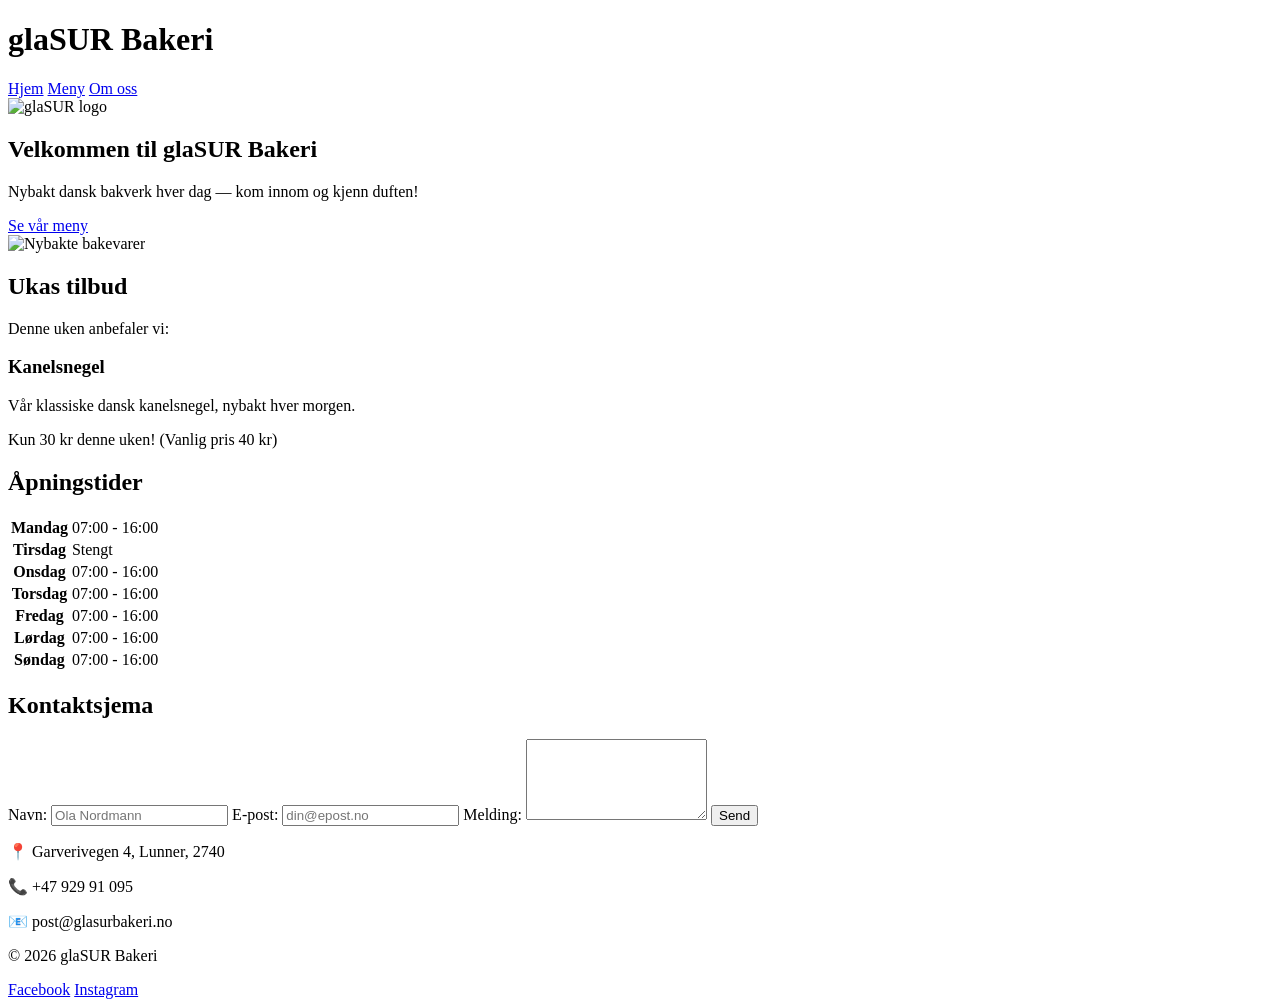
==== index.html @ 929fb949 "Gjør navigasjonsrekkefølgen konsekvent på tvers av sidene index.html og Meny.html hadde ulik rekkefø" ====
<!DOCTYPE html>
<html lang="no">
<head>
  <meta charset="UTF-8">
  <meta name="viewport" content="width=device-width, initial-scale=1.0">
  <meta name="description" content="glaSUR Bakeri i Lunner tilbyr nybakt dansk bakverk hver dag. Se vår meny, ukas tilbud og åpningstider.">
  <title>glaSUR</title>
  <link rel="stylesheet" href="CSS/style.css">
</head>
<body>
  <header>
  <h1>glaSUR Bakeri</h1>
  <nav>
    <a href="index.html">Hjem</a>
    <a href="Meny.html">Meny</a>
    <a href="OmOss.html">Om oss</a>
  </nav>
  </header>
  <main>
  <section class="hero">
  <img src="Bilder/glasur-logo.png" alt="glaSUR logo">
  <h2>Velkommen til glaSUR Bakeri</h2>
  <p>Nybakt dansk bakverk hver dag — kom innom og kjenn duften!</p>
  <a href="Meny.html" class="knapp">Se vår meny</a>
</section>

<section class="forsidebilde">
  <img src="Bilder/glasur-bakevarer.jpg" alt="Nybakte bakevarer">
</section>

<section>
  <h2>Ukas tilbud</h2>
  <p>Denne uken anbefaler vi:</p>

  <div class="tilbud-kort">
    <h3>Kanelsnegel</h3>
    <p>Vår klassiske dansk kanelsnegel, nybakt hver morgen.</p>
    <p class="pris">Kun 30 kr denne uken! (Vanlig pris 40 kr)</p>
  </div>
</section>
  <section>
  <h2>Åpningstider</h2>
  <table class="apningstider">
    <tr><th scope="row">Mandag</th><td>07:00 - 16:00</td></tr>
    <tr><th scope="row">Tirsdag</th><td>Stengt</td></tr>
    <tr><th scope="row">Onsdag</th><td>07:00 - 16:00</td></tr>
    <tr><th scope="row">Torsdag</th><td>07:00 - 16:00</td></tr>
    <tr><th scope="row">Fredag</th><td>07:00 - 16:00</td></tr>
    <tr><th scope="row">Lørdag</th><td>07:00 - 16:00</td></tr>
    <tr><th scope="row">Søndag</th><td>07:00 - 16:00</td></tr>
  </table>
</section>
    <section>
      <h2>Kontaktsjema</h2>
  <form action="https://formsubmit.co/oskar.aaserud@gmail.com" method="POST">
    <input type="hidden" name="_subject" value="Ny melding fra glaSUR-nettsiden">
    <input type="hidden" name="_captcha" value="false">
    <input type="hidden" name="_next" value="https://oskaraaserud-dev.github.io/glasur/takk.html">

    <label for="navn">Navn:</label>
    <input type="text" id="navn" name="Navn" placeholder="Ola Nordmann" required>

    <label for="epost">E-post:</label>
    <input type="email" id="epost" name="E-post" placeholder="din@epost.no" required>

    <label for="melding">Melding:</label>
    <textarea id="melding" name="Melding" rows="5" required></textarea>

    <button type="submit">Send</button>
  </form>
    </section>
 </main>
 <footer>
  <p>📍 Garverivegen 4, Lunner, 2740</p>
  <p>📞 +47 929 91 095</p>
  <p>📧 post@glasurbakeri.no</p>
  <p>© 2026 glaSUR Bakeri</p>
  <a href="https://facebook.com/glasur" target="_blank">Facebook</a>
<a href="https://instagram.com/glasur" target="_blank">Instagram</a>
</footer>
</body>
</html>
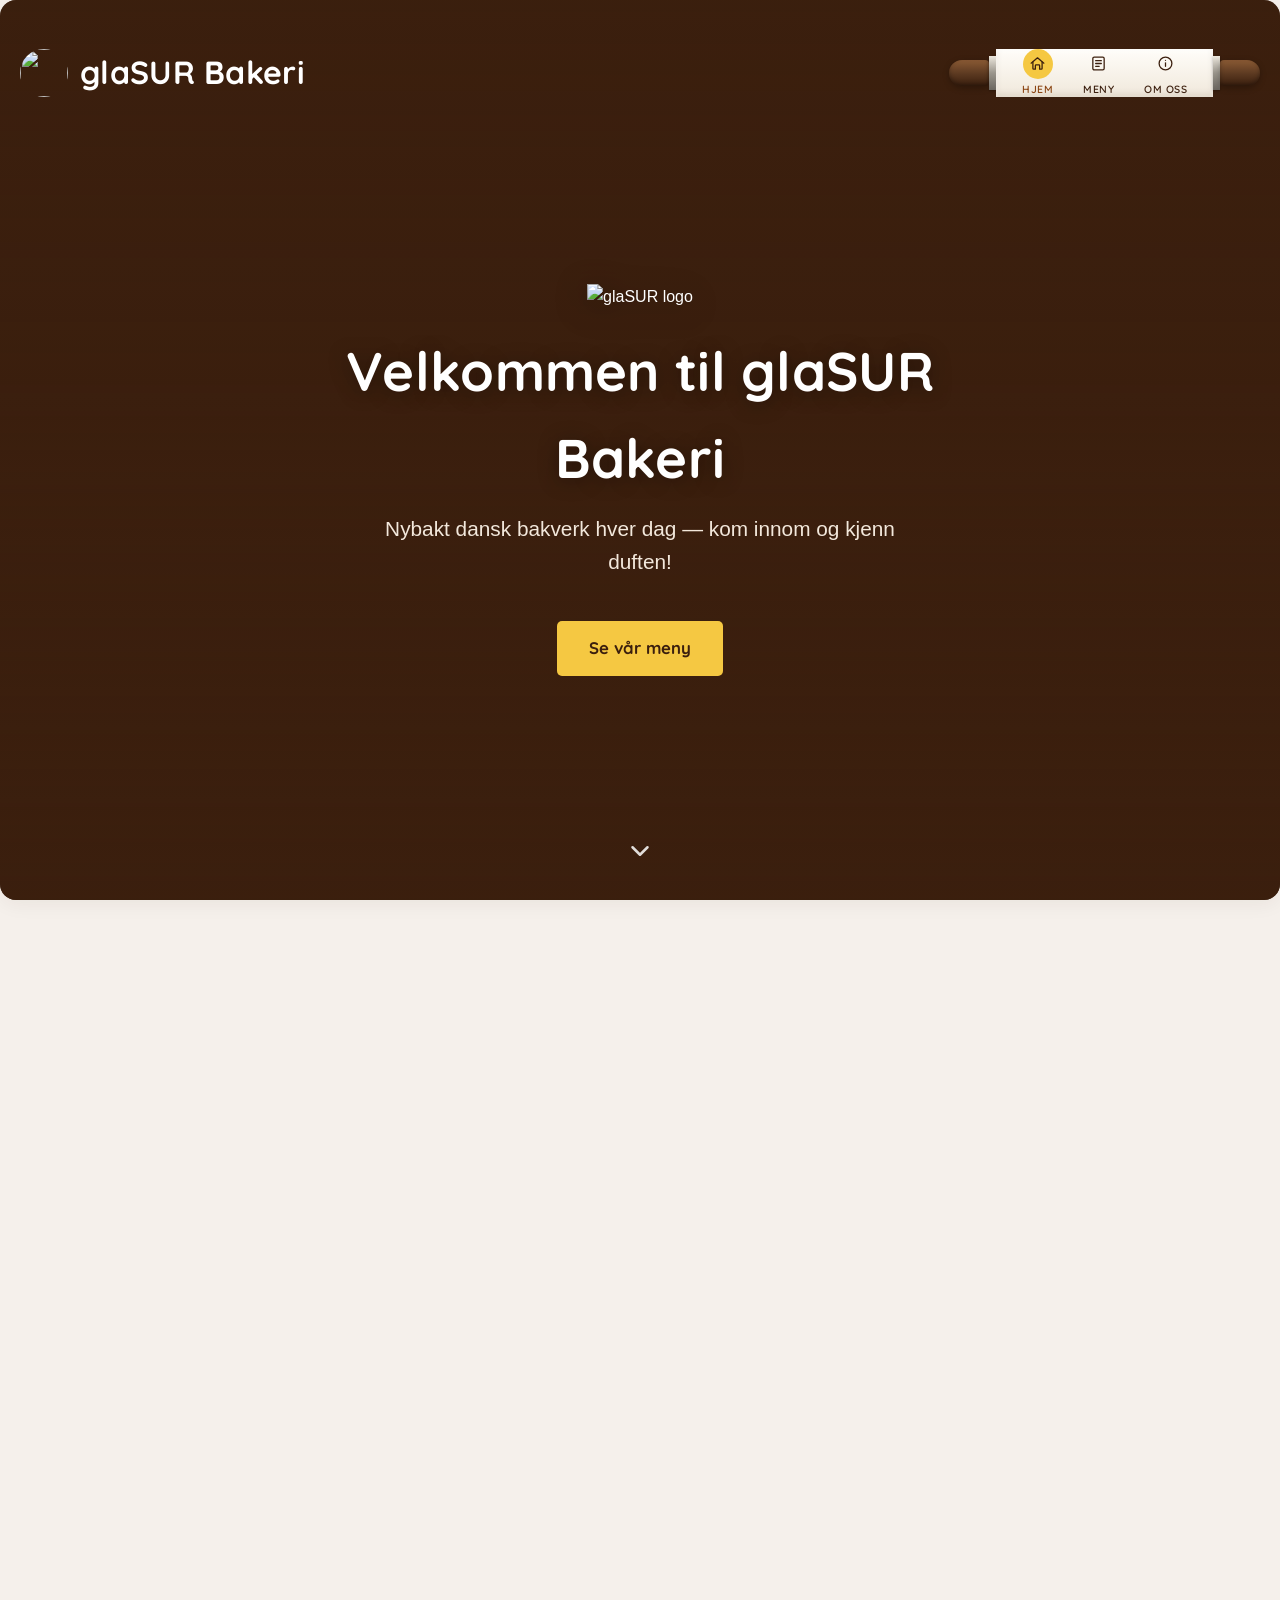
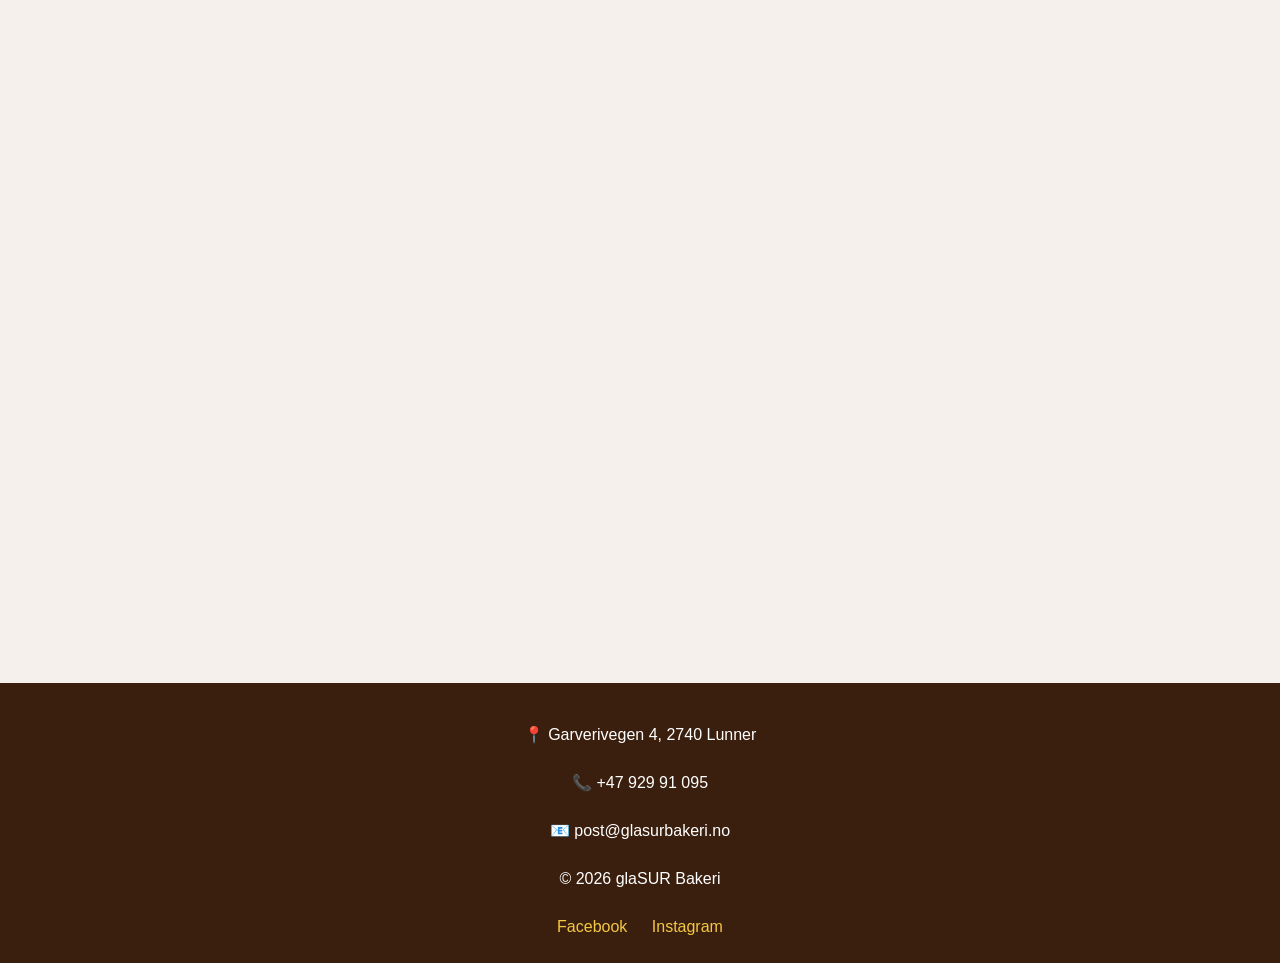
==== commit 91cfdd1b: "Rett opp funn fra frontend-, design- og SEO-gjennomgang Slett ubrukt rot-style.css, riktig kaffepris" ====
--- a/index.html
+++ b/index.html
@@ -1,82 +1,159 @@
-<!DOCTYPE html>
-<html lang="no">
-<head>
-  <meta charset="UTF-8">
-  <meta name="viewport" content="width=device-width, initial-scale=1.0">
-  <meta name="description" content="glaSUR Bakeri i Lunner tilbyr nybakt dansk bakverk hver dag. Se vår meny, ukas tilbud og åpningstider.">
-  <title>glaSUR</title>
-  <link rel="stylesheet" href="CSS/style.css">
-</head>
-<body>
-  <header>
-  <h1>glaSUR Bakeri</h1>
-  <nav>
-    <a href="index.html">Hjem</a>
-    <a href="Meny.html">Meny</a>
-    <a href="OmOss.html">Om oss</a>
-  </nav>
-  </header>
-  <main>
-  <section class="hero">
-  <img src="Bilder/glasur-logo.png" alt="glaSUR logo">
-  <h2>Velkommen til glaSUR Bakeri</h2>
-  <p>Nybakt dansk bakverk hver dag — kom innom og kjenn duften!</p>
-  <a href="Meny.html" class="knapp">Se vår meny</a>
-</section>
-
-<section class="forsidebilde">
-  <img src="Bilder/glasur-bakevarer.jpg" alt="Nybakte bakevarer">
-</section>
-
-<section>
-  <h2>Ukas tilbud</h2>
-  <p>Denne uken anbefaler vi:</p>
-
-  <div class="tilbud-kort">
-    <h3>Kanelsnegel</h3>
-    <p>Vår klassiske dansk kanelsnegel, nybakt hver morgen.</p>
-    <p class="pris">Kun 30 kr denne uken! (Vanlig pris 40 kr)</p>
-  </div>
-</section>
-  <section>
-  <h2>Åpningstider</h2>
-  <table class="apningstider">
-    <tr><th scope="row">Mandag</th><td>07:00 - 16:00</td></tr>
-    <tr><th scope="row">Tirsdag</th><td>Stengt</td></tr>
-    <tr><th scope="row">Onsdag</th><td>07:00 - 16:00</td></tr>
-    <tr><th scope="row">Torsdag</th><td>07:00 - 16:00</td></tr>
-    <tr><th scope="row">Fredag</th><td>07:00 - 16:00</td></tr>
-    <tr><th scope="row">Lørdag</th><td>07:00 - 16:00</td></tr>
-    <tr><th scope="row">Søndag</th><td>07:00 - 16:00</td></tr>
-  </table>
-</section>
-    <section>
-      <h2>Kontaktsjema</h2>
-  <form action="https://formsubmit.co/oskar.aaserud@gmail.com" method="POST">
-    <input type="hidden" name="_subject" value="Ny melding fra glaSUR-nettsiden">
-    <input type="hidden" name="_captcha" value="false">
-    <input type="hidden" name="_next" value="https://oskaraaserud-dev.github.io/glasur/takk.html">
-
-    <label for="navn">Navn:</label>
-    <input type="text" id="navn" name="Navn" placeholder="Ola Nordmann" required>
-
-    <label for="epost">E-post:</label>
-    <input type="email" id="epost" name="E-post" placeholder="din@epost.no" required>
-
-    <label for="melding">Melding:</label>
-    <textarea id="melding" name="Melding" rows="5" required></textarea>
-
-    <button type="submit">Send</button>
-  </form>
-    </section>
- </main>
- <footer>
-  <p>📍 Garverivegen 4, Lunner, 2740</p>
-  <p>📞 +47 929 91 095</p>
-  <p>📧 post@glasurbakeri.no</p>
-  <p>© 2026 glaSUR Bakeri</p>
-  <a href="https://facebook.com/glasur" target="_blank">Facebook</a>
-<a href="https://instagram.com/glasur" target="_blank">Instagram</a>
-</footer>
-</body>
+<!DOCTYPE html>
+<html lang="no">
+<head>
+  <meta charset="UTF-8">
+  <meta name="viewport" content="width=device-width, initial-scale=1.0">
+  <meta name="description" content="glaSUR Bakeri i Lunner tilbyr nybakt dansk bakverk hver dag. Se vår meny, ukas tilbud og åpningstider.">
+  <title>glaSUR Bakeri i Lunner – Nybakt dansk bakverk hver dag</title>
+  <link rel="canonical" href="https://oskaraaserud-dev.github.io/glasur/">
+  <link rel="icon" href="Bilder/glasur-logo.png" type="image/png">
+  <link rel="preconnect" href="https://fonts.googleapis.com">
+  <link rel="preconnect" href="https://fonts.gstatic.com" crossorigin>
+  <link href="https://fonts.googleapis.com/css2?family=Quicksand:wght@500;600;700&display=swap" rel="stylesheet">
+  <link rel="stylesheet" href="CSS/style.css">
+  <meta property="og:type" content="website">
+  <meta property="og:site_name" content="glaSUR Bakeri">
+  <meta property="og:locale" content="nb_NO">
+  <meta property="og:title" content="glaSUR Bakeri i Lunner – Nybakt dansk bakverk hver dag">
+  <meta property="og:description" content="glaSUR Bakeri i Lunner tilbyr nybakt dansk bakverk hver dag. Se vår meny, ukas tilbud og åpningstider.">
+  <meta property="og:url" content="https://oskaraaserud-dev.github.io/glasur/">
+  <meta property="og:image" content="https://oskaraaserud-dev.github.io/glasur/Bilder/glasur-bakevarer.jpg">
+  <meta name="twitter:card" content="summary_large_image">
+  <script type="application/ld+json">
+  {
+    "@context": "https://schema.org",
+    "@type": "Bakery",
+    "@id": "https://oskaraaserud-dev.github.io/glasur/",
+    "name": "glaSUR Bakeri",
+    "url": "https://oskaraaserud-dev.github.io/glasur/",
+    "image": "https://oskaraaserud-dev.github.io/glasur/Bilder/glasur-om-oss.jpg",
+    "telephone": "+47 929 91 095",
+    "email": "post@glasurbakeri.no",
+    "address": {
+      "@type": "PostalAddress",
+      "streetAddress": "Garverivegen 4",
+      "addressLocality": "Lunner",
+      "postalCode": "2740",
+      "addressCountry": "NO"
+    },
+    "openingHoursSpecification": [{
+      "@type": "OpeningHoursSpecification",
+      "dayOfWeek": ["Monday", "Wednesday", "Thursday", "Friday", "Saturday", "Sunday"],
+      "opens": "07:00",
+      "closes": "16:00"
+    }],
+    "sameAs": [
+      "https://www.facebook.com/profile.php?id=61575648731493",
+      "https://www.instagram.com/glasur.bakeri/"
+    ]
+  }
+  </script>
+</head>
+<body>
+  <header class="over-hero">
+  <div class="brand">
+    <img src="Bilder/glasur-logo.png" alt="" class="header-logo">
+    <h1>glaSUR Bakeri</h1>
+  </div>
+
+  <nav class="kjevle-nav" aria-label="Hovednavigasjon">
+    <span class="kjevle-handle" aria-hidden="true"></span>
+    <span class="kjevle-ring" aria-hidden="true"></span>
+    <ul class="kjevle-list">
+      <li>
+        <a href="index.html" class="kjevle-link" aria-current="page">
+          <span class="kjevle-icon-wrap">
+            <svg viewBox="0 0 24 24" fill="none" stroke="currentColor" stroke-width="1.8" stroke-linecap="round" stroke-linejoin="round" aria-hidden="true"><path d="M3 11.5 12 4l9 7.5"/><path d="M5.5 10v9a1 1 0 0 0 1 1H9v-5a1 1 0 0 1 1-1h4a1 1 0 0 1 1 1v5h2.5a1 1 0 0 0 1-1v-9"/></svg>
+          </span>
+          <span class="kjevle-label">Hjem</span>
+        </a>
+      </li>
+      <li>
+        <a href="Meny.html" class="kjevle-link">
+          <span class="kjevle-icon-wrap">
+            <svg viewBox="0 0 24 24" fill="none" stroke="currentColor" stroke-width="1.8" stroke-linecap="round" stroke-linejoin="round" aria-hidden="true"><rect x="4" y="3" width="16" height="18" rx="2"/><path d="M8 8h8M8 12h8M8 16h5"/></svg>
+          </span>
+          <span class="kjevle-label">Meny</span>
+        </a>
+      </li>
+      <li>
+        <a href="OmOss.html" class="kjevle-link">
+          <span class="kjevle-icon-wrap">
+            <svg viewBox="0 0 24 24" fill="none" stroke="currentColor" stroke-width="1.8" stroke-linecap="round" stroke-linejoin="round" aria-hidden="true"><circle cx="12" cy="12" r="9"/><line x1="12" y1="11" x2="12" y2="16"/><circle cx="12" cy="7.5" r="0.9" fill="currentColor" stroke="none"/></svg>
+          </span>
+          <span class="kjevle-label">Om oss</span>
+        </a>
+      </li>
+    </ul>
+    <span class="kjevle-ring" aria-hidden="true"></span>
+    <span class="kjevle-handle" aria-hidden="true"></span>
+  </nav>
+  </header>
+
+  <section class="hero-full">
+    <div class="hero-full__bg" aria-hidden="true"></div>
+    <div class="hero-full__content">
+      <img src="Bilder/glasur-logo.png" alt="glaSUR logo" class="hero-full__logo reveal is-visible">
+      <h2 class="reveal is-visible reveal-delay-1">Velkommen til glaSUR Bakeri</h2>
+      <p class="reveal is-visible reveal-delay-2">Nybakt dansk bakverk hver dag — kom innom og kjenn duften!</p>
+      <a href="Meny.html" class="knapp reveal is-visible reveal-delay-3">Se vår meny</a>
+    </div>
+    <a href="#innhold" class="scroll-hint" aria-label="Bla ned">
+      <svg viewBox="0 0 24 24" fill="none" stroke="currentColor" stroke-width="2" stroke-linecap="round" stroke-linejoin="round" aria-hidden="true"><polyline points="6 9 12 15 18 9"/></svg>
+    </a>
+  </section>
+
+  <main id="innhold">
+  <section class="reveal">
+  <h2>Ukas tilbud</h2>
+  <p>Denne uken anbefaler vi:</p>
+
+  <div class="tilbud-kort">
+    <h3>Kanelsnegel</h3>
+    <p>Vår klassiske dansk kanelsnegel, nybakt hver morgen.</p>
+    <p class="pris">Kun 30 kr denne uken! (Vanlig pris 40 kr)</p>
+  </div>
+</section>
+  <section class="reveal">
+  <h2>Åpningstider</h2>
+  <table class="apningstider">
+    <tr><th scope="row">Mandag</th><td>07:00 - 16:00</td></tr>
+    <tr><th scope="row">Tirsdag</th><td>Stengt</td></tr>
+    <tr><th scope="row">Onsdag</th><td>07:00 - 16:00</td></tr>
+    <tr><th scope="row">Torsdag</th><td>07:00 - 16:00</td></tr>
+    <tr><th scope="row">Fredag</th><td>07:00 - 16:00</td></tr>
+    <tr><th scope="row">Lørdag</th><td>07:00 - 16:00</td></tr>
+    <tr><th scope="row">Søndag</th><td>07:00 - 16:00</td></tr>
+  </table>
+</section>
+    <section class="reveal">
+      <h2>Kontaktskjema</h2>
+  <form action="https://formsubmit.co/oskar@aaserudweb.no" method="POST">
+    <input type="hidden" name="_subject" value="Ny melding fra glaSUR-nettsiden">
+    <input type="hidden" name="_captcha" value="false">
+    <input type="hidden" name="_next" value="https://oskaraaserud-dev.github.io/glasur/takk.html">
+
+    <label for="navn">Navn:</label>
+    <input type="text" id="navn" name="Navn" placeholder="Ola Nordmann" required>
+
+    <label for="epost">E-post:</label>
+    <input type="email" id="epost" name="E-post" placeholder="din@epost.no" required>
+
+    <label for="melding">Melding:</label>
+    <textarea id="melding" name="Melding" rows="5" required></textarea>
+
+    <button type="submit">Send</button>
+  </form>
+    </section>
+ </main>
+ <footer>
+  <p><span aria-hidden="true">📍</span> <span class="sr-only">Adresse:</span> Garverivegen 4, 2740 Lunner</p>
+  <p><span aria-hidden="true">📞</span> <span class="sr-only">Telefon:</span> +47 929 91 095</p>
+  <p><span aria-hidden="true">📧</span> <span class="sr-only">E-post:</span> post@glasurbakeri.no</p>
+  <p>© 2026 glaSUR Bakeri</p>
+  <a href="https://www.facebook.com/profile.php?id=61575648731493" target="_blank" rel="noopener noreferrer">Facebook</a>
+<a href="https://www.instagram.com/glasur.bakeri/" target="_blank" rel="noopener noreferrer">Instagram</a>
+</footer>
+  <script src="JS/main.js"></script>
+</body>
 </html>
--- a/CSS/style.css
+++ b/CSS/style.css
@@ -0,0 +1,582 @@
+html {
+    scroll-behavior: smooth;
+}
+
+body {
+    margin: 0;
+    background-color: #f5f0eb;
+    font-family: 'Segoe UI', Roboto, Helvetica, Arial, sans-serif;
+    line-height: 1.6;
+}
+
+h1, h2, h3 {
+    font-family: 'Quicksand', 'Segoe UI', sans-serif;
+    letter-spacing: 0.3px;
+}
+
+h1 {
+    color: white;
+}
+
+header {
+    background-color: #3b1f0e;
+    color: white;
+    padding: 20px;
+    box-shadow: 0 2px 10px rgba(0, 0, 0, 0.15);
+    position: sticky;
+    top: 0;
+    z-index: 100;
+    display: flex;
+    flex-wrap: wrap;
+    align-items: center;
+    gap: 14px 20px;
+    transition: background-color 0.35s ease, box-shadow 0.35s ease, padding 0.35s ease;
+}
+
+/* Gjennomsiktig header som ligger over helskjerm-heroen */
+header.over-hero {
+    position: fixed;
+    left: 0;
+    right: 0;
+    background-color: transparent;
+    box-shadow: none;
+    padding-top: 26px;
+    padding-bottom: 26px;
+}
+
+header.over-hero.is-solid {
+    background-color: #3b1f0e;
+    box-shadow: 0 2px 10px rgba(0, 0, 0, 0.15);
+    padding-top: 14px;
+    padding-bottom: 14px;
+}
+
+.brand {
+    display: flex;
+    align-items: center;
+    gap: 12px;
+}
+
+.header-logo {
+    width: 48px;
+    height: 48px;
+    border-radius: 50%;
+    object-fit: cover;
+}
+
+.kjevle-nav {
+    display: flex;
+    align-items: center;
+    margin-left: auto;
+}
+
+.kjevle-handle {
+    width: 40px;
+    height: 26px;
+    background: linear-gradient(180deg, #8a5a34, #5a3820 55%, #3b1f0e);
+    box-shadow: inset 0 -2px 4px rgba(0, 0, 0, 0.3), 0 2px 6px rgba(0, 0, 0, 0.25);
+    flex-shrink: 0;
+}
+
+.kjevle-handle:first-child {
+    border-radius: 13px 4px 4px 13px;
+}
+
+.kjevle-handle:last-child {
+    border-radius: 4px 13px 13px 4px;
+}
+
+.kjevle-ring {
+    width: 7px;
+    height: 34px;
+    background: linear-gradient(180deg, #ece7dd, #9a958c 50%, #6b6660);
+    box-shadow: 0 1px 3px rgba(0, 0, 0, 0.3);
+    flex-shrink: 0;
+}
+
+.kjevle-list {
+    list-style: none;
+    margin: 0;
+    padding: 0 26px;
+    height: 48px;
+    background: linear-gradient(180deg, #fffdf9, #f0e8db);
+    box-shadow: inset 0 2px 4px rgba(255, 255, 255, 0.6), inset 0 -3px 6px rgba(59, 31, 14, 0.1);
+    display: flex;
+    flex-direction: row;
+    align-items: center;
+    justify-content: center;
+    gap: 30px;
+    flex-shrink: 0;
+}
+
+.kjevle-link {
+    display: flex;
+    flex-direction: column;
+    align-items: center;
+    gap: 2px;
+    color: #3b1f0e;
+    text-decoration: none;
+    font-family: 'Quicksand', 'Segoe UI', sans-serif;
+    font-size: 10.5px;
+    font-weight: 600;
+    letter-spacing: 0.5px;
+    text-transform: uppercase;
+}
+
+.kjevle-icon-wrap {
+    display: flex;
+    align-items: center;
+    justify-content: center;
+    width: 30px;
+    height: 30px;
+    border-radius: 50%;
+    background: transparent;
+    transition: background-color 0.2s ease, transform 0.2s ease;
+}
+
+.kjevle-icon-wrap svg {
+    width: 17px;
+    height: 17px;
+}
+
+.kjevle-link:hover .kjevle-icon-wrap,
+.kjevle-link:focus-visible .kjevle-icon-wrap {
+    background: #f5f0eb;
+    transform: translateY(-2px);
+}
+
+.kjevle-link:focus-visible {
+    outline: 2px solid #8B4513;
+    outline-offset: 2px;
+    border-radius: 4px;
+}
+
+.kjevle-link[aria-current="page"] .kjevle-icon-wrap {
+    background: #f5c842;
+}
+
+.kjevle-link[aria-current="page"] .kjevle-label {
+    color: #8B4513;
+}
+
+main {
+    max-width: 800px;
+    margin: 0 auto;
+    padding: 20px;
+}
+
+table {
+    width: 100%;
+    border-collapse: collapse;
+}
+
+th, td {
+    border: 1px solid #e6ddd2;
+    padding: 8px;
+    text-align: left;
+}
+
+th {
+    background-color: #3b1f0e;
+    color: white;
+}
+
+tbody tr:hover td {
+    background-color: #f5f0eb;
+}
+
+footer {
+    background-color: #3b1f0e;
+    color: white;
+    text-align: center;
+    padding: 20px;
+    line-height: 2;
+}
+
+section {
+    margin-bottom: 32px;
+    background-color: #ffffff;
+    border-radius: 16px;
+    padding: 32px 28px;
+    box-shadow: 0 4px 20px rgba(59, 31, 14, 0.06);
+}
+
+section.hero {
+    background-color: transparent;
+    box-shadow: none;
+    border-radius: 0;
+    padding: 0;
+}
+
+section.hero {
+    padding: 40px 20px;
+}
+
+label {
+    display: block;
+    margin-top: 10px;
+}
+
+input, textarea {
+    display: block;
+    width: 100%;
+    box-sizing: border-box;
+    padding: 8px;
+    margin-top: 5px;
+    border: 1px solid #d8cfc3;
+    border-radius: 6px;
+    font-family: inherit;
+    transition: border-color 0.2s ease, box-shadow 0.2s ease;
+}
+
+.sr-only {
+    position: absolute;
+    width: 1px;
+    height: 1px;
+    padding: 0;
+    margin: -1px;
+    overflow: hidden;
+    clip: rect(0, 0, 0, 0);
+    white-space: nowrap;
+    border: 0;
+}
+
+input:focus, textarea:focus {
+    outline: none;
+    border-color: #8B4513;
+    box-shadow: 0 0 0 3px rgba(139, 69, 19, 0.15);
+}
+
+button {
+    margin-top: 15px;
+    padding: 10px 20px;
+    background-color: #3b1f0e;
+    color: white;
+    border: none;
+    border-radius: 5px;
+    cursor: pointer;
+    transition: background-color 0.2s ease, transform 0.2s ease, box-shadow 0.2s ease;
+}
+
+button:hover {
+    background-color: #8B4513;
+    transform: translateY(-2px);
+    box-shadow: 0 4px 12px rgba(0, 0, 0, 0.2);
+}
+
+a {
+    color: #f5c842;
+    text-decoration: none;
+    transition: color 0.2s ease, opacity 0.2s ease;
+}
+
+a:focus-visible {
+    outline: 2px solid #8B4513;
+    outline-offset: 2px;
+}
+
+.tilbud-kort {
+  background-color: #f5f0eb;
+  border: 2px solid #3b1f0e;
+  border-radius: 8px;
+  padding: 20px;
+  max-width: 400px;
+}
+
+.pris {
+  color: #8B4513;
+  font-weight: bold;
+}
+
+.hero {
+  text-align: center;
+}
+
+.hero img {
+  width: 150px;
+  filter: drop-shadow(0 4px 10px rgba(0, 0, 0, 0.15));
+}
+
+/* ---- Helskjerm-hero ---- */
+.hero-full {
+  position: relative;
+  min-height: 100vh;
+  min-height: 100svh;
+  margin: 0;
+  padding: 0;
+  display: flex;
+  align-items: center;
+  justify-content: center;
+  text-align: center;
+  overflow: hidden;
+  background: #3b1f0e;
+}
+
+.hero-full__bg {
+  position: absolute;
+  inset: 0;
+  background-image: url('../Bilder/glasur-bakevarer.jpg');
+  background-size: cover;
+  background-position: center;
+  transform: scale(1.12);
+  animation: heroZoom 14s ease-out forwards;
+}
+
+@keyframes heroZoom {
+  to { transform: scale(1); }
+}
+
+.hero-full::after {
+  content: "";
+  position: absolute;
+  inset: 0;
+  background: linear-gradient(180deg, rgba(59, 31, 14, 0.55), rgba(59, 31, 14, 0.35) 45%, rgba(59, 31, 14, 0.8));
+}
+
+.hero-full__content {
+  position: relative;
+  z-index: 2;
+  color: #fff;
+  padding: 120px 24px 60px;
+  max-width: 720px;
+}
+
+.hero-full__logo {
+  width: 130px;
+  filter: drop-shadow(0 6px 16px rgba(0, 0, 0, 0.4));
+}
+
+.hero-full__content h2 {
+  font-size: clamp(2rem, 6vw, 3.4rem);
+  margin: 18px 0 10px;
+  color: #fff;
+  text-shadow: 0 2px 20px rgba(0, 0, 0, 0.4);
+}
+
+.hero-full__content p {
+  font-size: clamp(1rem, 2.4vw, 1.3rem);
+  margin: 0 auto 28px;
+  max-width: 520px;
+  color: #f3e8dc;
+}
+
+.hero-full .knapp {
+  background-color: #f5c842;
+  color: #3b1f0e;
+  font-weight: 700;
+  font-family: 'Quicksand', 'Segoe UI', sans-serif;
+  padding: 14px 32px;
+  font-size: 1.05rem;
+}
+
+.hero-full .knapp:hover {
+  background-color: #ffd966;
+  color: #3b1f0e;
+}
+
+/* Scroll-hint pil nederst i heroen */
+.scroll-hint {
+  position: absolute;
+  left: 50%;
+  bottom: 26px;
+  transform: translateX(-50%);
+  z-index: 2;
+  color: rgba(255, 255, 255, 0.85);
+  animation: bounce 1.8s ease-in-out infinite;
+}
+
+.scroll-hint svg {
+  width: 30px;
+  height: 30px;
+}
+
+@keyframes bounce {
+  0%, 100% { transform: translate(-50%, 0); }
+  50% { transform: translate(-50%, 10px); }
+}
+
+/* ---- Scroll-reveal animasjoner ---- */
+.reveal {
+  opacity: 0;
+  transform: translateY(40px);
+  transition: opacity 0.7s ease, transform 0.7s ease;
+}
+
+.reveal.is-visible {
+  opacity: 1;
+  transform: translateY(0);
+}
+
+.reveal-delay-1 { transition-delay: 0.12s; }
+.reveal-delay-2 { transition-delay: 0.24s; }
+.reveal-delay-3 { transition-delay: 0.36s; }
+
+@media (prefers-reduced-motion: reduce) {
+  .reveal { opacity: 1; transform: none; transition: none; }
+  .hero-full__bg { animation: none; transform: scale(1); }
+  .scroll-hint { animation: none; }
+}
+
+.knapp {
+  display: inline-block;
+  margin-top: 15px;
+  padding: 12px 25px;
+  background-color: #3b1f0e;
+  color: white;
+  text-decoration: none;
+  border-radius: 5px;
+  transition: background-color 0.2s ease, transform 0.2s ease, box-shadow 0.2s ease;
+}
+
+.knapp:hover {
+  background-color: #8B4513;
+  color: white;
+  transform: translateY(-2px);
+  box-shadow: 0 4px 12px rgba(0, 0, 0, 0.2);
+}
+
+.apningstider {
+  width: auto;
+  min-width: 250px;
+}
+
+.apningstider td,
+.apningstider th {
+  padding: 6px 20px 6px 0;
+  border: none;
+  background-color: transparent;
+  color: inherit;
+  font-weight: normal;
+  text-align: left;
+}
+
+footer a {
+  color: #f5c842;
+  text-decoration: none;
+  margin: 0 10px;
+}
+
+footer a:hover {
+  opacity: 0.75;
+}
+
+main a {
+  color: #8B4513;
+  font-weight: 600;
+}
+
+main a:hover {
+  color: #3b1f0e;
+}
+
+.omoss-bilde {
+  width: 100%;
+  max-height: 350px;
+  object-fit: cover;
+  border-radius: 8px;
+  box-shadow: 0 4px 14px rgba(0, 0, 0, 0.12);
+  margin: 20px 0;
+}
+
+.meny-bilde {
+  width: 50px;
+  height: 50px;
+  object-fit: cover;
+  border-radius: 5px;
+  vertical-align: middle;
+  margin-right: 10px;
+}
+
+@media (max-width: 600px) {
+  body {
+    font-size: 18px;
+  }
+
+  section {
+    padding: 22px 18px;
+  }
+
+  /* Header: sentrer logo og kjevle når de brytes til hver sin linje */
+  header {
+    justify-content: center;
+    text-align: center;
+    padding: 16px;
+  }
+
+  .brand {
+    justify-content: center;
+    width: 100%;
+  }
+
+  .kjevle-nav {
+    margin-left: 0;
+  }
+
+  /* Litt mindre logo/tittel så headeren ikke blir for høy på mobil */
+  .header-logo {
+    width: 40px;
+    height: 40px;
+  }
+
+  /* Helskjerm-hero: gi innholdet plass under den todelte headeren */
+  .hero-full__content {
+    padding-top: 100px;
+  }
+
+  .kjevle-list {
+    height: 38px;
+    padding: 0 14px;
+    gap: 16px;
+  }
+
+  .kjevle-handle {
+    width: 26px;
+    height: 20px;
+  }
+
+  .kjevle-ring {
+    width: 5px;
+    height: 26px;
+  }
+
+  .kjevle-icon-wrap {
+    width: 26px;
+    height: 26px;
+  }
+
+  .kjevle-icon-wrap svg {
+    width: 14px;
+    height: 14px;
+  }
+
+  .kjevle-link {
+    font-size: 8.5px;
+  }
+
+  h1 {
+    font-size: 24px;
+  }
+
+  h2 {
+    font-size: 22px;
+  }
+
+  h3 {
+    font-size: 20px;
+  }
+
+  .knapp {
+    padding: 15px 30px;
+    font-size: 18px;
+  }
+
+  input, textarea {
+    font-size: 16px;
+    padding: 12px;
+  }
+
+  button {
+    font-size: 18px;
+    padding: 15px 25px;
+  }
+}
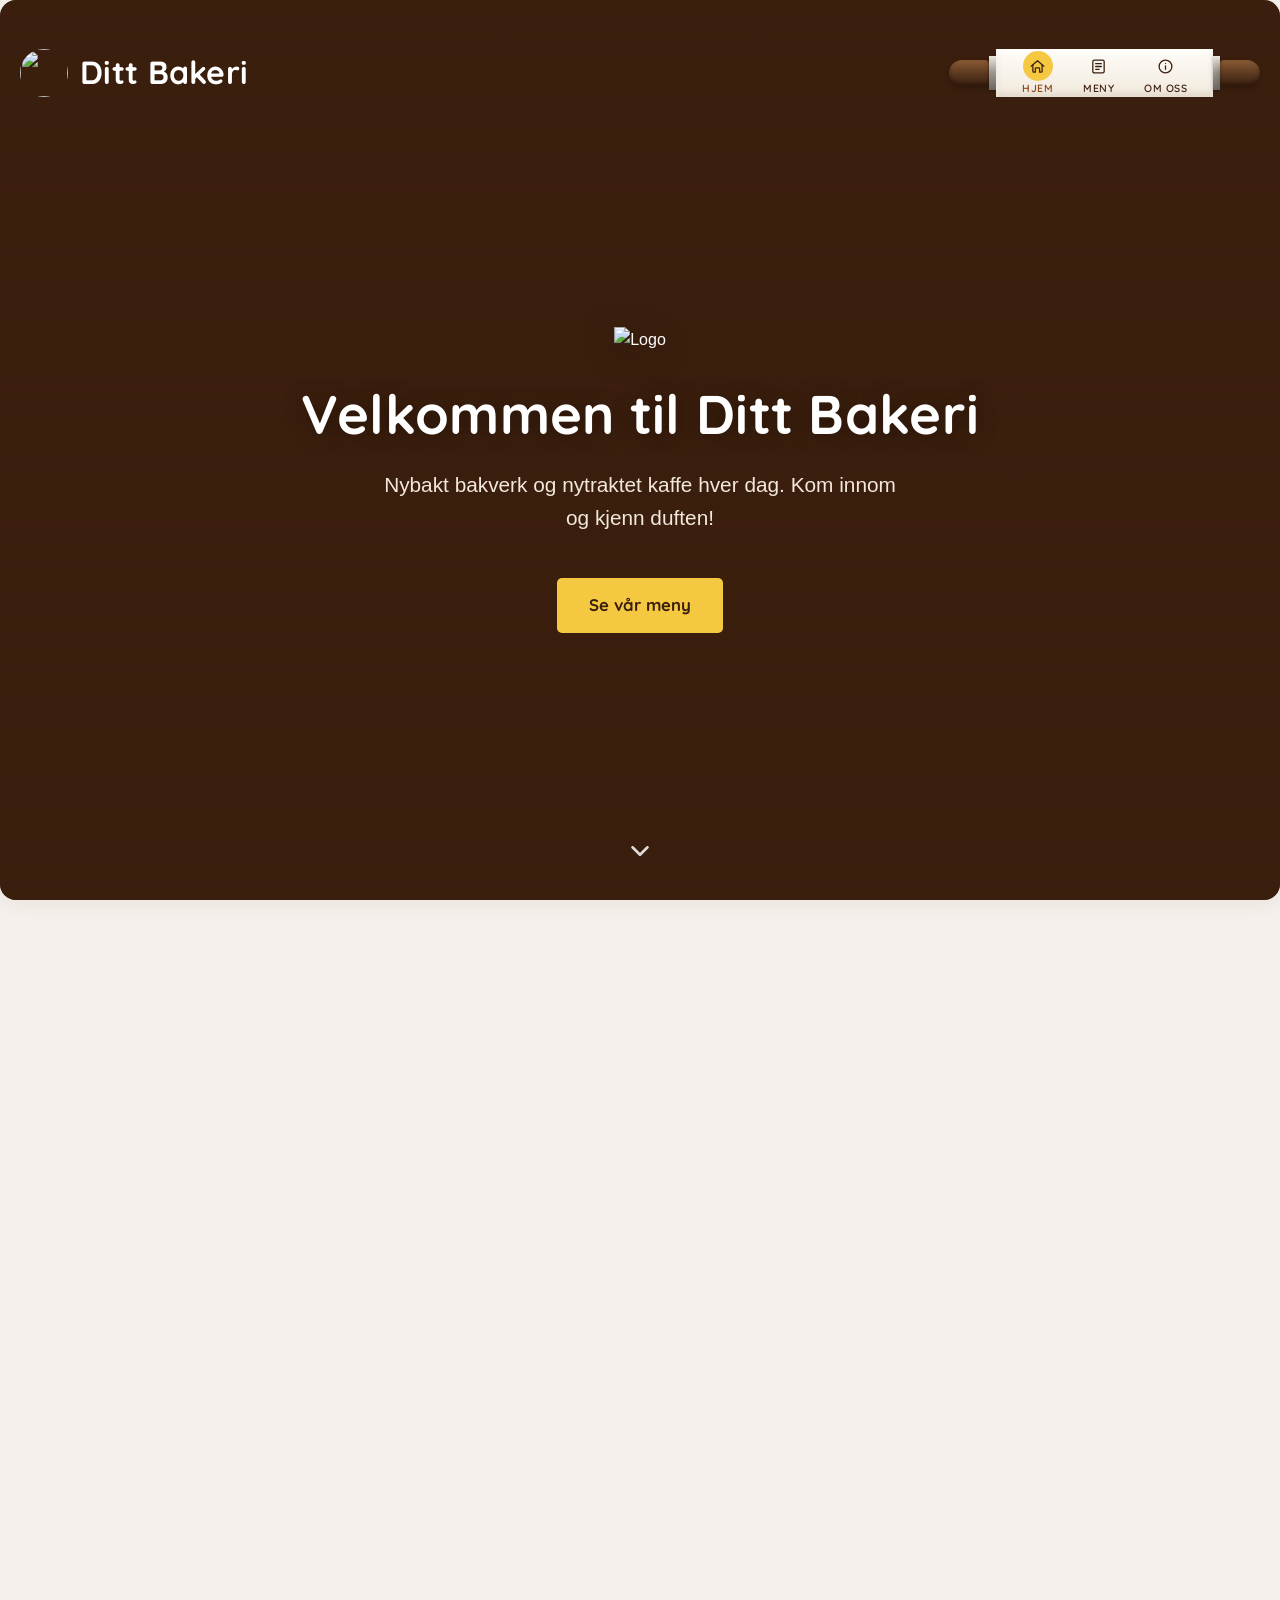
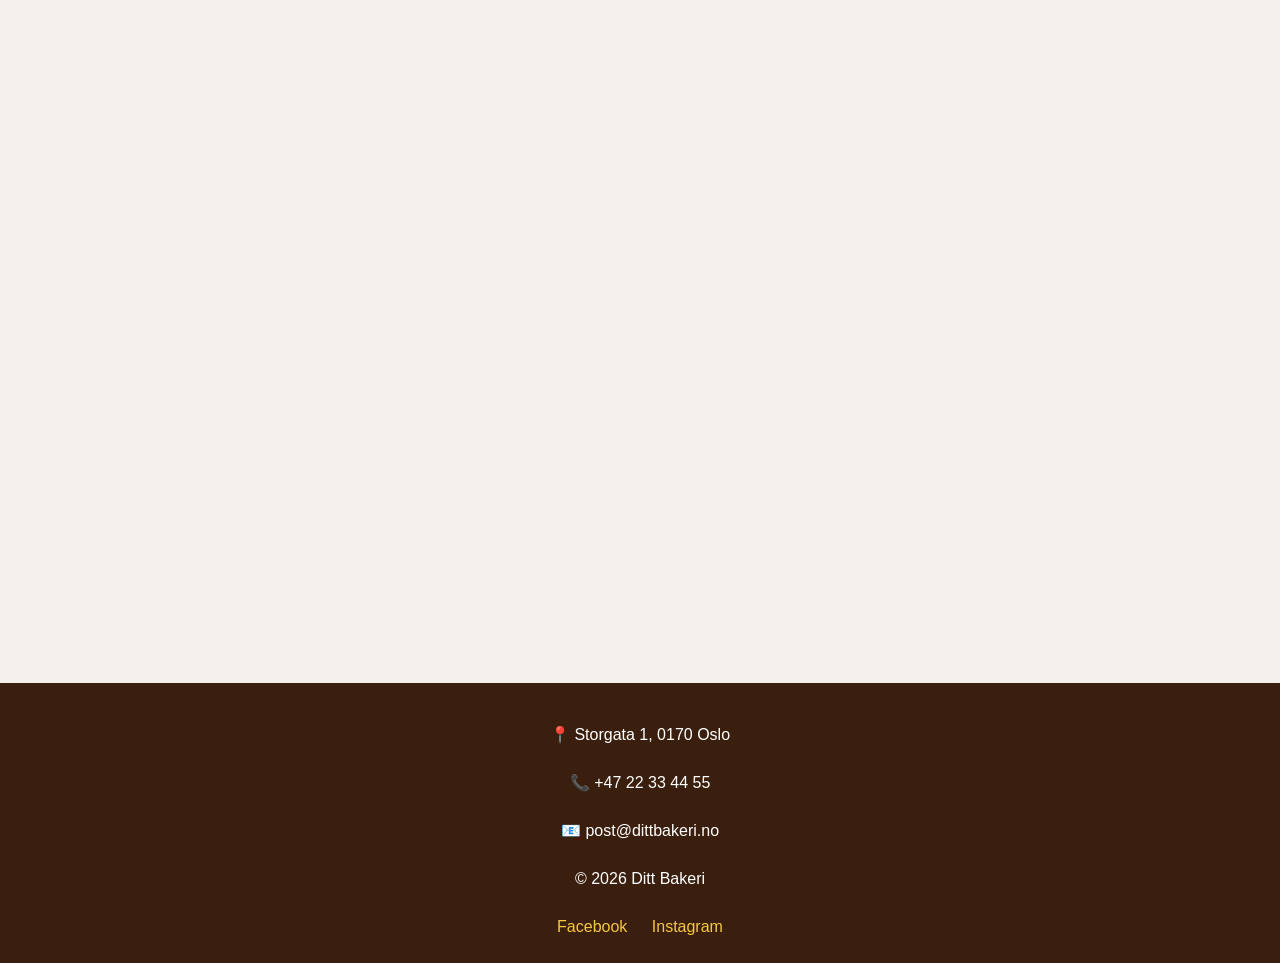
==== commit aba417e0: "Gjør ordlyden inkluderende for både bakeri og kafé Løft fram kaffe og bruk nøytrale kategori-ord, sl" ====
--- a/index.html
+++ b/index.html
@@ -3,37 +3,37 @@
 <head>
   <meta charset="UTF-8">
   <meta name="viewport" content="width=device-width, initial-scale=1.0">
-  <meta name="description" content="glaSUR Bakeri i Lunner tilbyr nybakt dansk bakverk hver dag. Se vår meny, ukas tilbud og åpningstider.">
-  <title>glaSUR Bakeri i Lunner – Nybakt dansk bakverk hver dag</title>
-  <link rel="canonical" href="https://oskaraaserud-dev.github.io/glasur/">
-  <link rel="icon" href="Bilder/glasur-logo.png" type="image/png">
+  <meta name="description" content="Ditt Bakeri tilbyr nybakt bakverk og kaffe hver dag. Se vår meny, ukas tilbud og åpningstider.">
+  <title>Ditt Bakeri | Nybakt bakverk hver dag</title>
+  <link rel="canonical" href="https://oskaraaserud-dev.github.io/generisk_bakeri/">
+  <link rel="icon" href="Bilder/logo.svg" type="image/svg+xml">
   <link rel="preconnect" href="https://fonts.googleapis.com">
   <link rel="preconnect" href="https://fonts.gstatic.com" crossorigin>
   <link href="https://fonts.googleapis.com/css2?family=Quicksand:wght@500;600;700&display=swap" rel="stylesheet">
   <link rel="stylesheet" href="CSS/style.css">
   <meta property="og:type" content="website">
-  <meta property="og:site_name" content="glaSUR Bakeri">
+  <meta property="og:site_name" content="Ditt Bakeri">
   <meta property="og:locale" content="nb_NO">
-  <meta property="og:title" content="glaSUR Bakeri i Lunner – Nybakt dansk bakverk hver dag">
-  <meta property="og:description" content="glaSUR Bakeri i Lunner tilbyr nybakt dansk bakverk hver dag. Se vår meny, ukas tilbud og åpningstider.">
-  <meta property="og:url" content="https://oskaraaserud-dev.github.io/glasur/">
-  <meta property="og:image" content="https://oskaraaserud-dev.github.io/glasur/Bilder/glasur-bakevarer.jpg">
+  <meta property="og:title" content="Ditt Bakeri | Nybakt bakverk hver dag">
+  <meta property="og:description" content="Ditt Bakeri tilbyr nybakt bakverk og kaffe hver dag. Se vår meny, ukas tilbud og åpningstider.">
+  <meta property="og:url" content="https://oskaraaserud-dev.github.io/generisk_bakeri/">
+  <meta property="og:image" content="https://oskaraaserud-dev.github.io/generisk_bakeri/Bilder/hero.svg">
   <meta name="twitter:card" content="summary_large_image">
   <script type="application/ld+json">
   {
     "@context": "https://schema.org",
     "@type": "Bakery",
-    "@id": "https://oskaraaserud-dev.github.io/glasur/",
-    "name": "glaSUR Bakeri",
-    "url": "https://oskaraaserud-dev.github.io/glasur/",
-    "image": "https://oskaraaserud-dev.github.io/glasur/Bilder/glasur-om-oss.jpg",
-    "telephone": "+47 929 91 095",
-    "email": "post@glasurbakeri.no",
+    "@id": "https://oskaraaserud-dev.github.io/generisk_bakeri/",
+    "name": "Ditt Bakeri",
+    "url": "https://oskaraaserud-dev.github.io/generisk_bakeri/",
+    "image": "https://oskaraaserud-dev.github.io/generisk_bakeri/Bilder/om-oss.svg",
+    "telephone": "+47 22 33 44 55",
+    "email": "post@dittbakeri.no",
     "address": {
       "@type": "PostalAddress",
-      "streetAddress": "Garverivegen 4",
-      "addressLocality": "Lunner",
-      "postalCode": "2740",
+      "streetAddress": "Storgata 1",
+      "addressLocality": "Oslo",
+      "postalCode": "0170",
       "addressCountry": "NO"
     },
     "openingHoursSpecification": [{
@@ -43,8 +43,8 @@
       "closes": "16:00"
     }],
     "sameAs": [
-      "https://www.facebook.com/profile.php?id=61575648731493",
-      "https://www.instagram.com/glasur.bakeri/"
+      "https://www.facebook.com/dittbakeri",
+      "https://www.instagram.com/dittbakeri/"
     ]
   }
   </script>
@@ -52,8 +52,8 @@
 <body>
   <header class="over-hero">
   <div class="brand">
-    <img src="Bilder/glasur-logo.png" alt="" class="header-logo">
-    <h1>glaSUR Bakeri</h1>
+    <img src="Bilder/logo.svg" alt="" class="header-logo">
+    <h1 class="bakerinavn">Ditt Bakeri</h1>
   </div>
 
   <nav class="kjevle-nav" aria-label="Hovednavigasjon">
@@ -93,9 +93,9 @@
   <section class="hero-full">
     <div class="hero-full__bg" aria-hidden="true"></div>
     <div class="hero-full__content">
-      <img src="Bilder/glasur-logo.png" alt="glaSUR logo" class="hero-full__logo reveal is-visible">
-      <h2 class="reveal is-visible reveal-delay-1">Velkommen til glaSUR Bakeri</h2>
-      <p class="reveal is-visible reveal-delay-2">Nybakt dansk bakverk hver dag — kom innom og kjenn duften!</p>
+      <img src="Bilder/logo.svg" alt="Logo" class="hero-full__logo reveal is-visible">
+      <h2 class="reveal is-visible reveal-delay-1">Velkommen til <span class="bakerinavn">Ditt Bakeri</span></h2>
+      <p class="reveal is-visible reveal-delay-2">Nybakt bakverk og nytraktet kaffe hver dag. Kom innom og kjenn duften!</p>
       <a href="Meny.html" class="knapp reveal is-visible reveal-delay-3">Se vår meny</a>
     </div>
     <a href="#innhold" class="scroll-hint" aria-label="Bla ned">
@@ -109,8 +109,8 @@
   <p>Denne uken anbefaler vi:</p>
 
   <div class="tilbud-kort">
-    <h3>Kanelsnegel</h3>
-    <p>Vår klassiske dansk kanelsnegel, nybakt hver morgen.</p>
+    <h3>Kanelsnurr</h3>
+    <p>Vår klassiske kanelsnurr, nybakt hver morgen.</p>
     <p class="pris">Kun 30 kr denne uken! (Vanlig pris 40 kr)</p>
   </div>
 </section>
@@ -129,9 +129,9 @@
     <section class="reveal">
       <h2>Kontaktskjema</h2>
   <form action="https://formsubmit.co/oskar@aaserudweb.no" method="POST">
-    <input type="hidden" name="_subject" value="Ny melding fra glaSUR-nettsiden">
+    <input type="hidden" name="_subject" value="Ny melding fra bakeri-demoen">
     <input type="hidden" name="_captcha" value="false">
-    <input type="hidden" name="_next" value="https://oskaraaserud-dev.github.io/glasur/takk.html">
+    <input type="hidden" name="_next" value="takk.html">
 
     <label for="navn">Navn:</label>
     <input type="text" id="navn" name="Navn" placeholder="Ola Nordmann" required>
@@ -147,12 +147,12 @@
     </section>
  </main>
  <footer>
-  <p><span aria-hidden="true">📍</span> <span class="sr-only">Adresse:</span> Garverivegen 4, 2740 Lunner</p>
-  <p><span aria-hidden="true">📞</span> <span class="sr-only">Telefon:</span> +47 929 91 095</p>
-  <p><span aria-hidden="true">📧</span> <span class="sr-only">E-post:</span> post@glasurbakeri.no</p>
-  <p>© 2026 glaSUR Bakeri</p>
-  <a href="https://www.facebook.com/profile.php?id=61575648731493" target="_blank" rel="noopener noreferrer">Facebook</a>
-<a href="https://www.instagram.com/glasur.bakeri/" target="_blank" rel="noopener noreferrer">Instagram</a>
+  <p><span aria-hidden="true">📍</span> <span class="sr-only">Adresse:</span> Storgata 1, 0170 Oslo</p>
+  <p><span aria-hidden="true">📞</span> <span class="sr-only">Telefon:</span> +47 22 33 44 55</p>
+  <p><span aria-hidden="true">📧</span> <span class="sr-only">E-post:</span> post@dittbakeri.no</p>
+  <p>© 2026 <span class="bakerinavn">Ditt Bakeri</span></p>
+  <a href="https://www.facebook.com/dittbakeri" target="_blank" rel="noopener noreferrer">Facebook</a>
+<a href="https://www.instagram.com/dittbakeri/" target="_blank" rel="noopener noreferrer">Instagram</a>
 </footer>
   <script src="JS/main.js"></script>
 </body>
--- a/CSS/style.css
+++ b/CSS/style.css
@@ -118,6 +118,7 @@
     text-decoration: none;
     font-family: 'Quicksand', 'Segoe UI', sans-serif;
     font-size: 10.5px;
+    line-height: 1.1;
     font-weight: 600;
     letter-spacing: 0.5px;
     text-transform: uppercase;
@@ -524,7 +525,7 @@
   }
 
   .kjevle-list {
-    height: 38px;
+    height: 42px;
     padding: 0 14px;
     gap: 16px;
   }
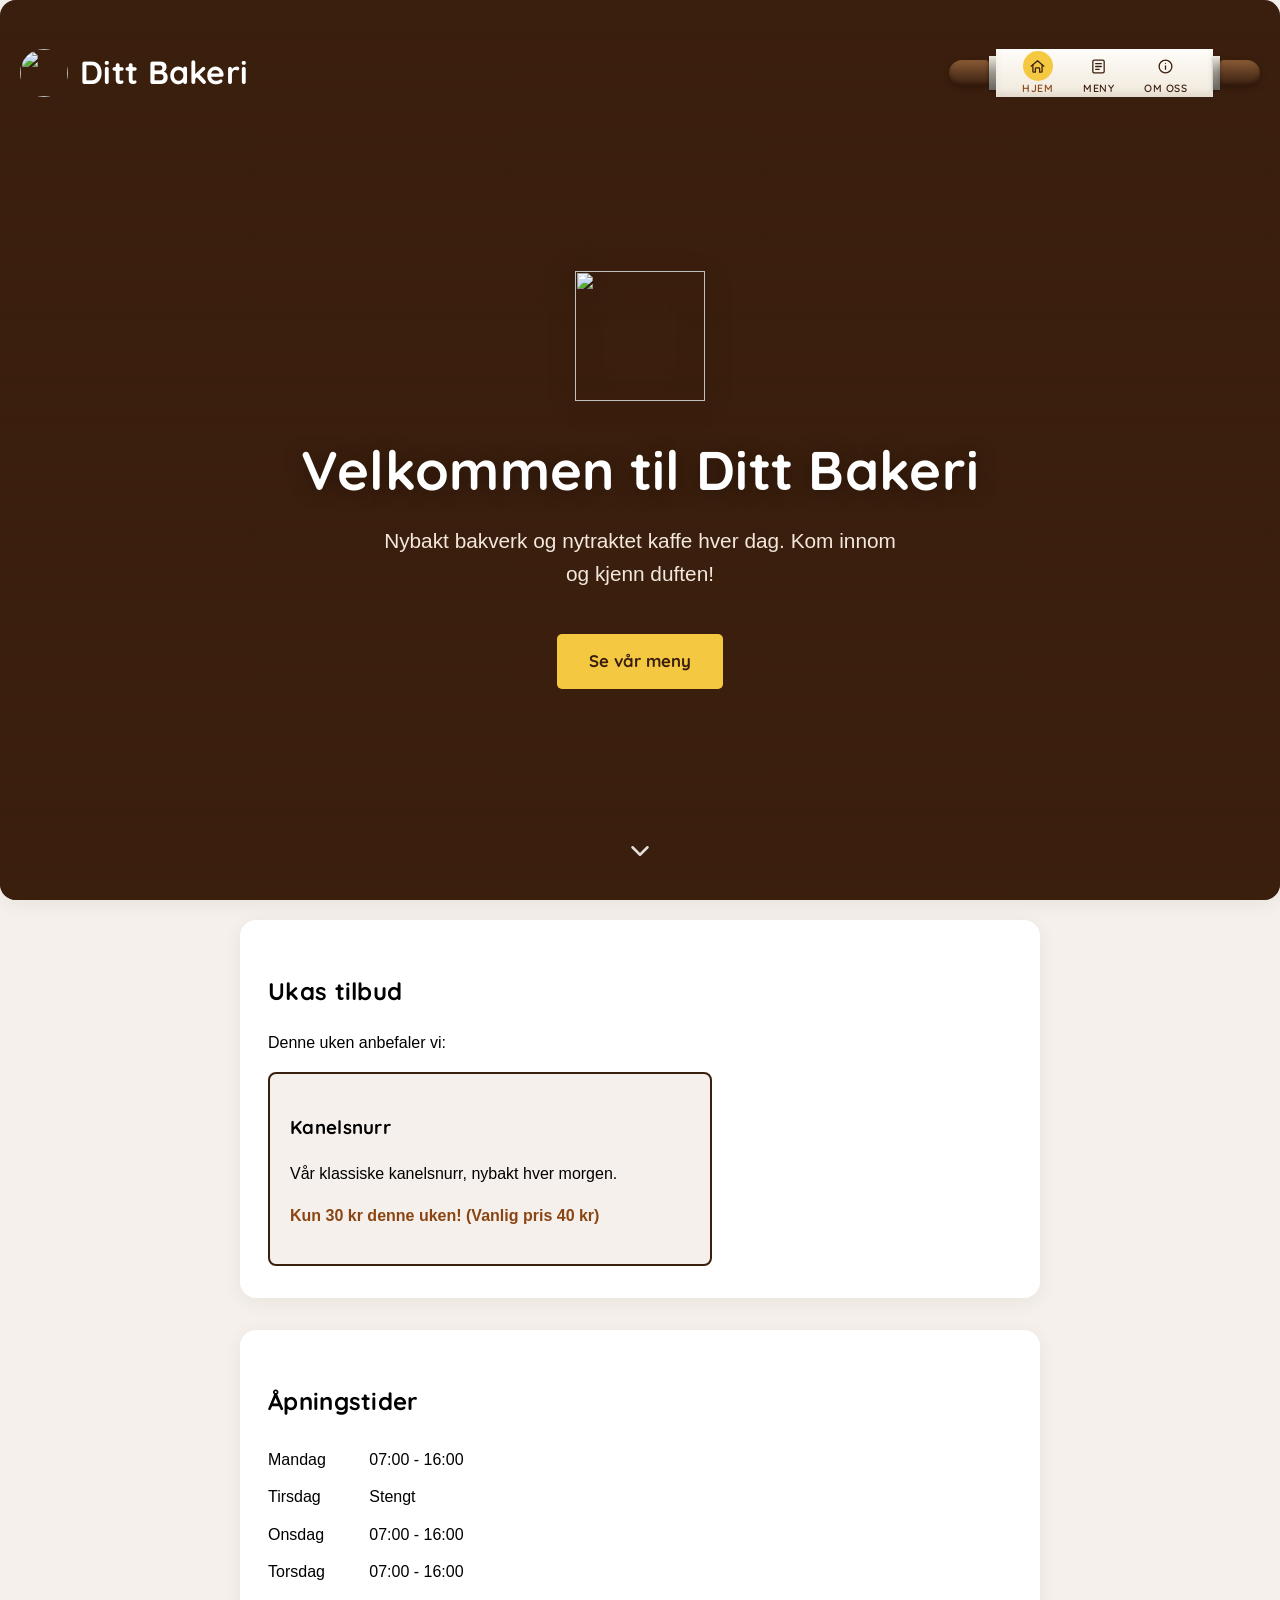
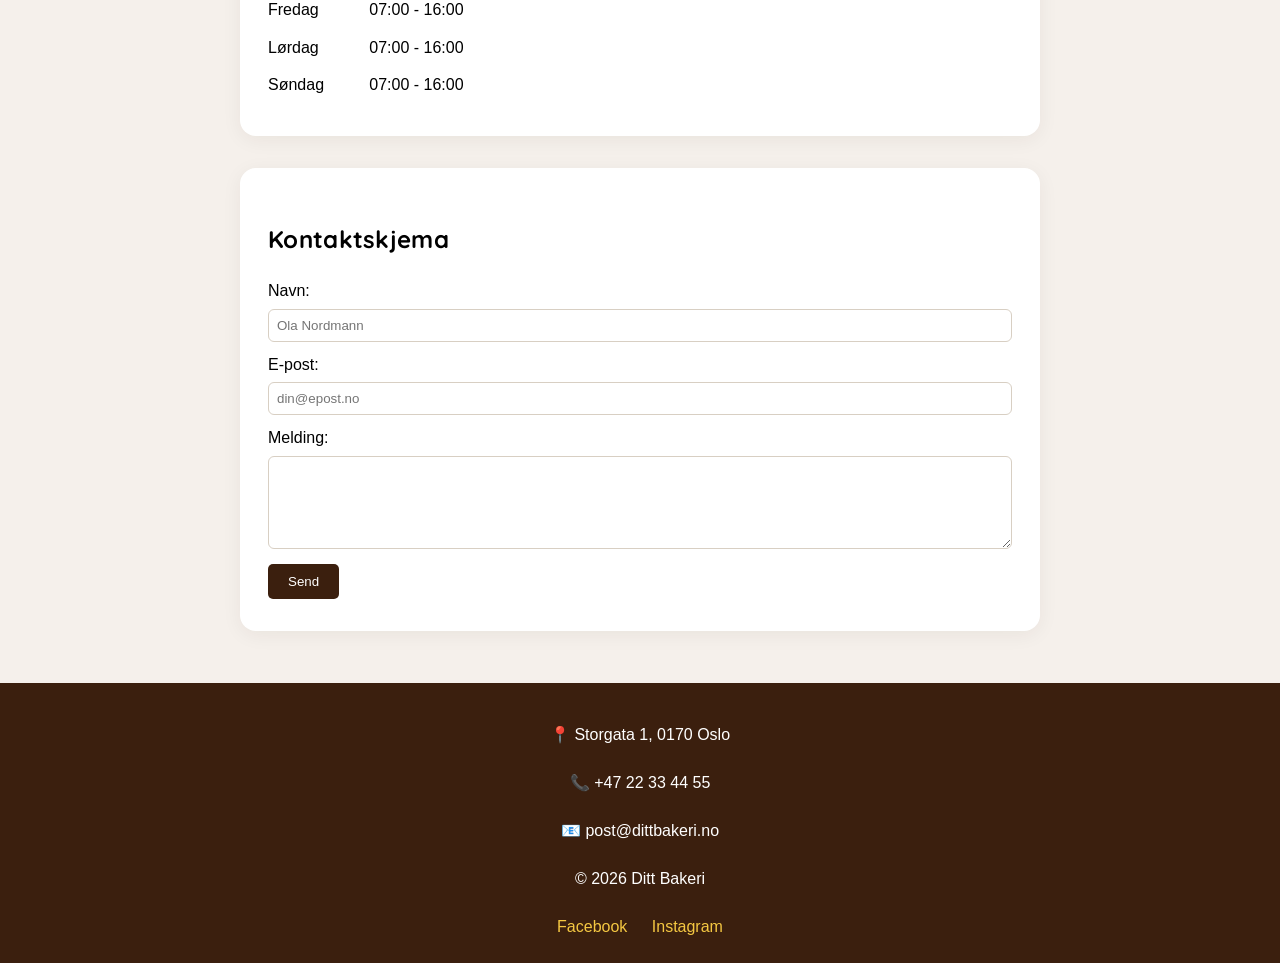
==== commit a26a5bef: "Batch A: tekniske forbedringer fra agent-gjennomgangen Tilgjengelighet/robusthet: - noscript-fallbac" ====
--- a/index.html
+++ b/index.html
@@ -1,9 +1,9 @@
 <!DOCTYPE html>
-<html lang="no">
+<html lang="nb">
 <head>
   <meta charset="UTF-8">
   <meta name="viewport" content="width=device-width, initial-scale=1.0">
-  <meta name="description" content="Ditt Bakeri tilbyr nybakt bakverk og kaffe hver dag. Se vår meny, ukas tilbud og åpningstider.">
+  <meta name="description" content="Ditt Bakeri tilbyr nybakt bakverk og kaffe hver dag. Se meny, ukas tilbud og åpningstider. Besøk oss i Storgata 1, Oslo, nybakt fra klokken 07 hver dag.">
   <title>Ditt Bakeri | Nybakt bakverk hver dag</title>
   <link rel="canonical" href="https://oskaraaserud-dev.github.io/generisk_bakeri/">
   <link rel="icon" href="Bilder/logo.svg" type="image/svg+xml">
@@ -15,7 +15,7 @@
   <meta property="og:site_name" content="Ditt Bakeri">
   <meta property="og:locale" content="nb_NO">
   <meta property="og:title" content="Ditt Bakeri | Nybakt bakverk hver dag">
-  <meta property="og:description" content="Ditt Bakeri tilbyr nybakt bakverk og kaffe hver dag. Se vår meny, ukas tilbud og åpningstider.">
+  <meta property="og:description" content="Ditt Bakeri tilbyr nybakt bakverk og kaffe hver dag. Se meny, ukas tilbud og åpningstider. Besøk oss i Storgata 1, Oslo, nybakt fra klokken 07 hver dag.">
   <meta property="og:url" content="https://oskaraaserud-dev.github.io/generisk_bakeri/">
   <meta property="og:image" content="https://oskaraaserud-dev.github.io/generisk_bakeri/Bilder/hero.svg">
   <meta name="twitter:card" content="summary_large_image">
@@ -29,6 +29,8 @@
     "image": "https://oskaraaserud-dev.github.io/generisk_bakeri/Bilder/om-oss.svg",
     "telephone": "+47 22 33 44 55",
     "email": "post@dittbakeri.no",
+    "priceRange": "$$",
+    "hasMenu": "https://oskaraaserud-dev.github.io/generisk_bakeri/Meny.html",
     "address": {
       "@type": "PostalAddress",
       "streetAddress": "Storgata 1",
@@ -48,13 +50,15 @@
     ]
   }
   </script>
+  <noscript><style>.reveal{opacity:1;transform:none}</style></noscript>
 </head>
 <body>
+  <a class="skip-link" href="#innhold">Hopp til innhold</a>
   <header class="over-hero">
-  <div class="brand">
-    <img src="Bilder/logo.svg" alt="" class="header-logo">
+  <a class="brand" href="index.html" aria-label="Til forsiden">
+    <img src="Bilder/logo.svg" alt="" class="header-logo" width="48" height="48">
     <h1 class="bakerinavn">Ditt Bakeri</h1>
-  </div>
+  </a>
 
   <nav class="kjevle-nav" aria-label="Hovednavigasjon">
     <span class="kjevle-handle" aria-hidden="true"></span>
@@ -93,7 +97,7 @@
   <section class="hero-full">
     <div class="hero-full__bg" aria-hidden="true"></div>
     <div class="hero-full__content">
-      <img src="Bilder/logo.svg" alt="Logo" class="hero-full__logo reveal is-visible">
+      <img src="Bilder/logo.svg" alt="" class="hero-full__logo reveal is-visible" width="130" height="130">
       <h2 class="reveal is-visible reveal-delay-1">Velkommen til <span class="bakerinavn">Ditt Bakeri</span></h2>
       <p class="reveal is-visible reveal-delay-2">Nybakt bakverk og nytraktet kaffe hver dag. Kom innom og kjenn duften!</p>
       <a href="Meny.html" class="knapp reveal is-visible reveal-delay-3">Se vår meny</a>
@@ -134,10 +138,10 @@
     <input type="hidden" name="_next" value="takk.html">
 
     <label for="navn">Navn:</label>
-    <input type="text" id="navn" name="Navn" placeholder="Ola Nordmann" required>
+    <input type="text" id="navn" name="Navn" placeholder="Ola Nordmann" autocomplete="name" required>
 
     <label for="epost">E-post:</label>
-    <input type="email" id="epost" name="E-post" placeholder="din@epost.no" required>
+    <input type="email" id="epost" name="E-post" placeholder="din@epost.no" autocomplete="email" required>
 
     <label for="melding">Melding:</label>
     <textarea id="melding" name="Melding" rows="5" required></textarea>
@@ -148,8 +152,8 @@
  </main>
  <footer>
   <p><span aria-hidden="true">📍</span> <span class="sr-only">Adresse:</span> Storgata 1, 0170 Oslo</p>
-  <p><span aria-hidden="true">📞</span> <span class="sr-only">Telefon:</span> +47 22 33 44 55</p>
-  <p><span aria-hidden="true">📧</span> <span class="sr-only">E-post:</span> post@dittbakeri.no</p>
+  <p><span aria-hidden="true">📞</span> <span class="sr-only">Telefon:</span> <a class="kontakt-lenke" href="tel:+4722334455">+47 22 33 44 55</a></p>
+  <p><span aria-hidden="true">📧</span> <span class="sr-only">E-post:</span> <a class="kontakt-lenke" href="mailto:post@dittbakeri.no">post@dittbakeri.no</a></p>
   <p>© 2026 <span class="bakerinavn">Ditt Bakeri</span></p>
   <a href="https://www.facebook.com/dittbakeri" target="_blank" rel="noopener noreferrer">Facebook</a>
 <a href="https://www.instagram.com/dittbakeri/" target="_blank" rel="noopener noreferrer">Instagram</a>
--- a/CSS/style.css
+++ b/CSS/style.css
@@ -1,5 +1,5 @@
-html {
-    scroll-behavior: smooth;
+@media (prefers-reduced-motion: no-preference) {
+    html { scroll-behavior: smooth; }
 }
 
 body {
@@ -57,6 +57,23 @@
     gap: 12px;
 }
 
+/* Merkevaren øverst er en lenke tilbake til forsiden */
+a.brand {
+    text-decoration: none;
+    color: inherit;
+    border-radius: 8px;
+    transition: opacity 0.2s ease;
+}
+
+a.brand:hover {
+    opacity: 0.85;
+}
+
+a.brand:focus-visible {
+    outline: 2px solid #f5f0eb;
+    outline-offset: 4px;
+}
+
 .header-logo {
     width: 48px;
     height: 48px;
@@ -206,10 +223,6 @@
     background-color: transparent;
     box-shadow: none;
     border-radius: 0;
-    padding: 0;
-}
-
-section.hero {
     padding: 40px 20px;
 }
 
@@ -242,6 +255,46 @@
     border: 0;
 }
 
+/* Hopp til innhold-lenke for tastaturbrukere (synlig kun ved fokus) */
+.skip-link {
+    position: absolute;
+    left: 8px;
+    top: -48px;
+    z-index: 200;
+    background: #3b1f0e;
+    color: #fff;
+    padding: 10px 16px;
+    border-radius: 8px;
+    text-decoration: none;
+    transition: top 0.2s ease;
+}
+
+.skip-link:focus {
+    top: 8px;
+    outline: 2px solid #f5c842;
+    outline-offset: 2px;
+}
+
+/* Klikkbar kontaktinfo (tel:/mailto:) uten å skille seg ut som lenke */
+.kontakt-lenke {
+    color: inherit;
+    text-decoration: none;
+}
+
+.kontakt-lenke:hover {
+    text-decoration: underline;
+}
+
+footer .kontakt-lenke {
+    margin: 0;
+}
+
+/* Fokusring på knapper, i tråd med resten av UI-et */
+button:focus-visible {
+    outline: 2px solid #f5c842;
+    outline-offset: 2px;
+}
+
 input:focus, textarea:focus {
     outline: none;
     border-color: #8B4513;
@@ -291,11 +344,6 @@
 
 .hero {
   text-align: center;
-}
-
-.hero img {
-  width: 150px;
-  filter: drop-shadow(0 4px 10px rgba(0, 0, 0, 0.15));
 }
 
 /* ---- Helskjerm-hero ---- */
@@ -316,7 +364,7 @@
 .hero-full__bg {
   position: absolute;
   inset: 0;
-  background-image: url('../Bilder/glasur-bakevarer.jpg');
+  background-image: url('../Bilder/hero.svg');
   background-size: cover;
   background-position: center;
   transform: scale(1.12);
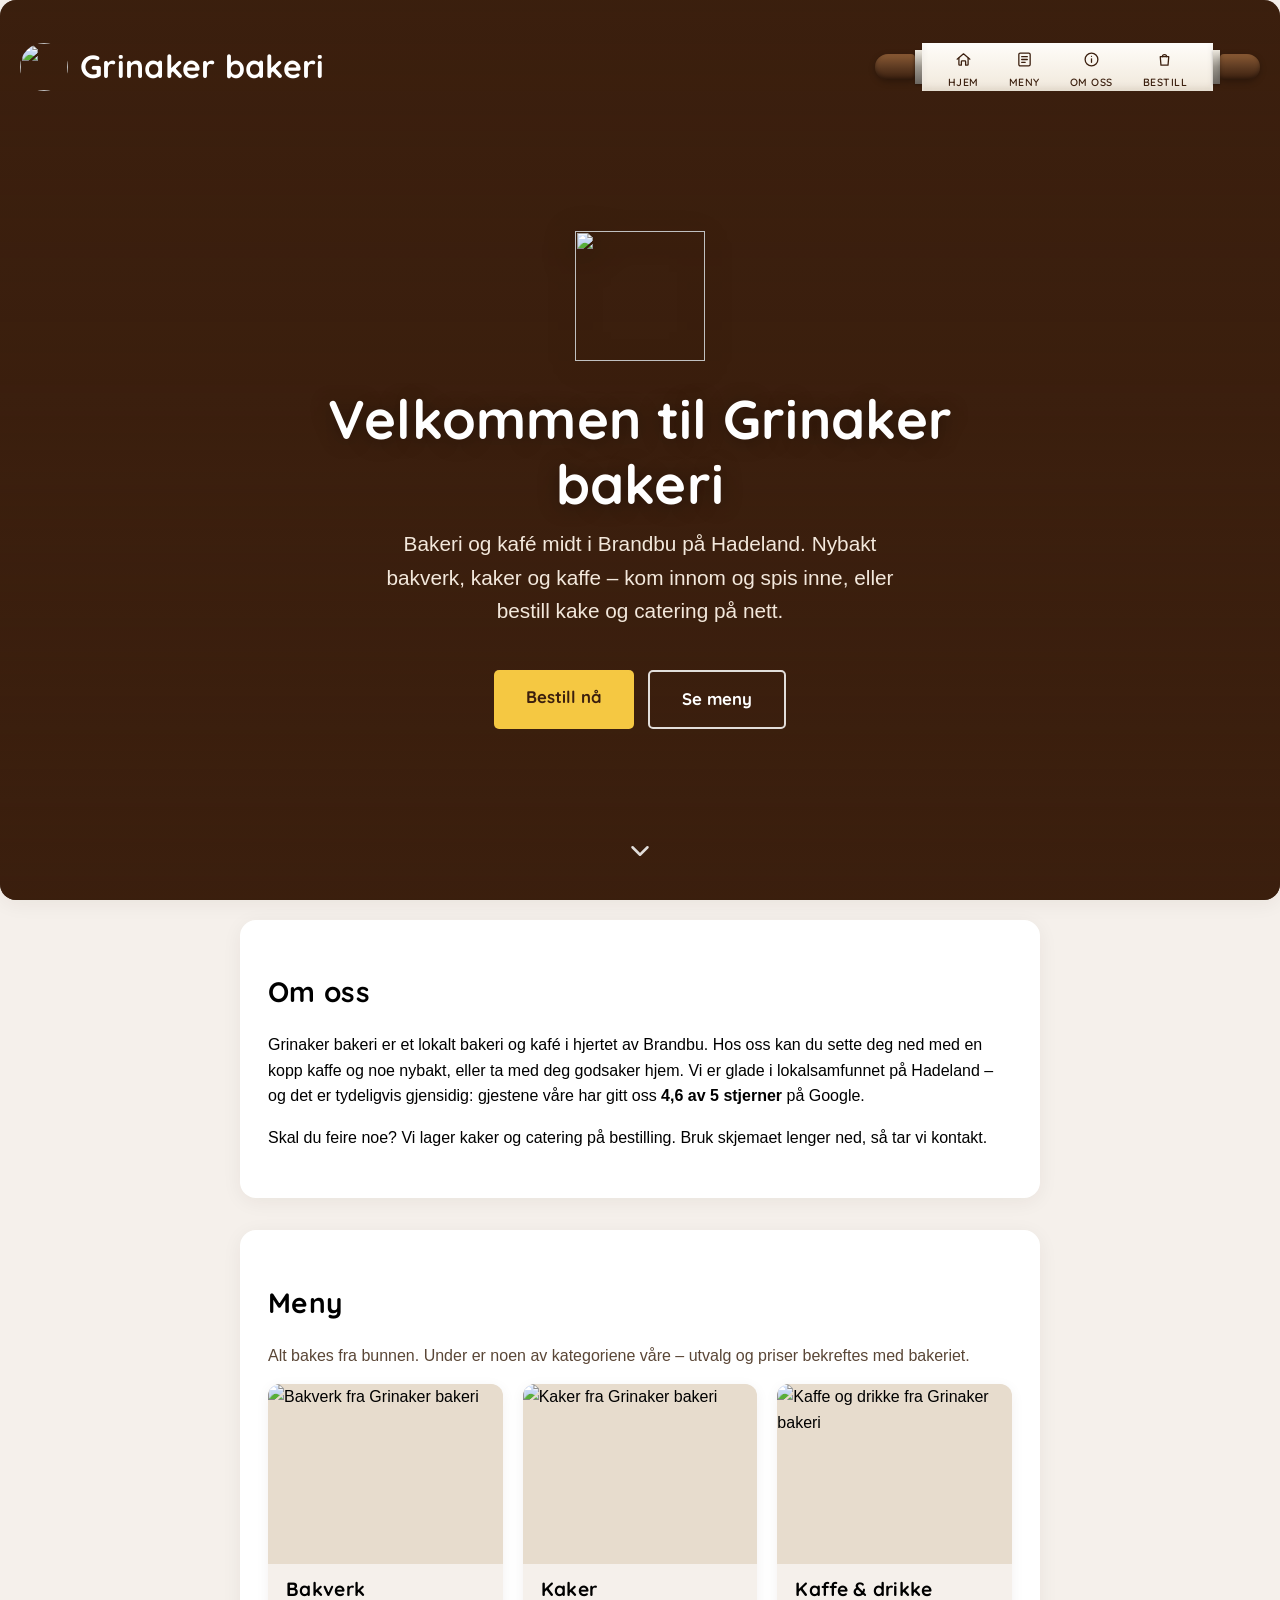
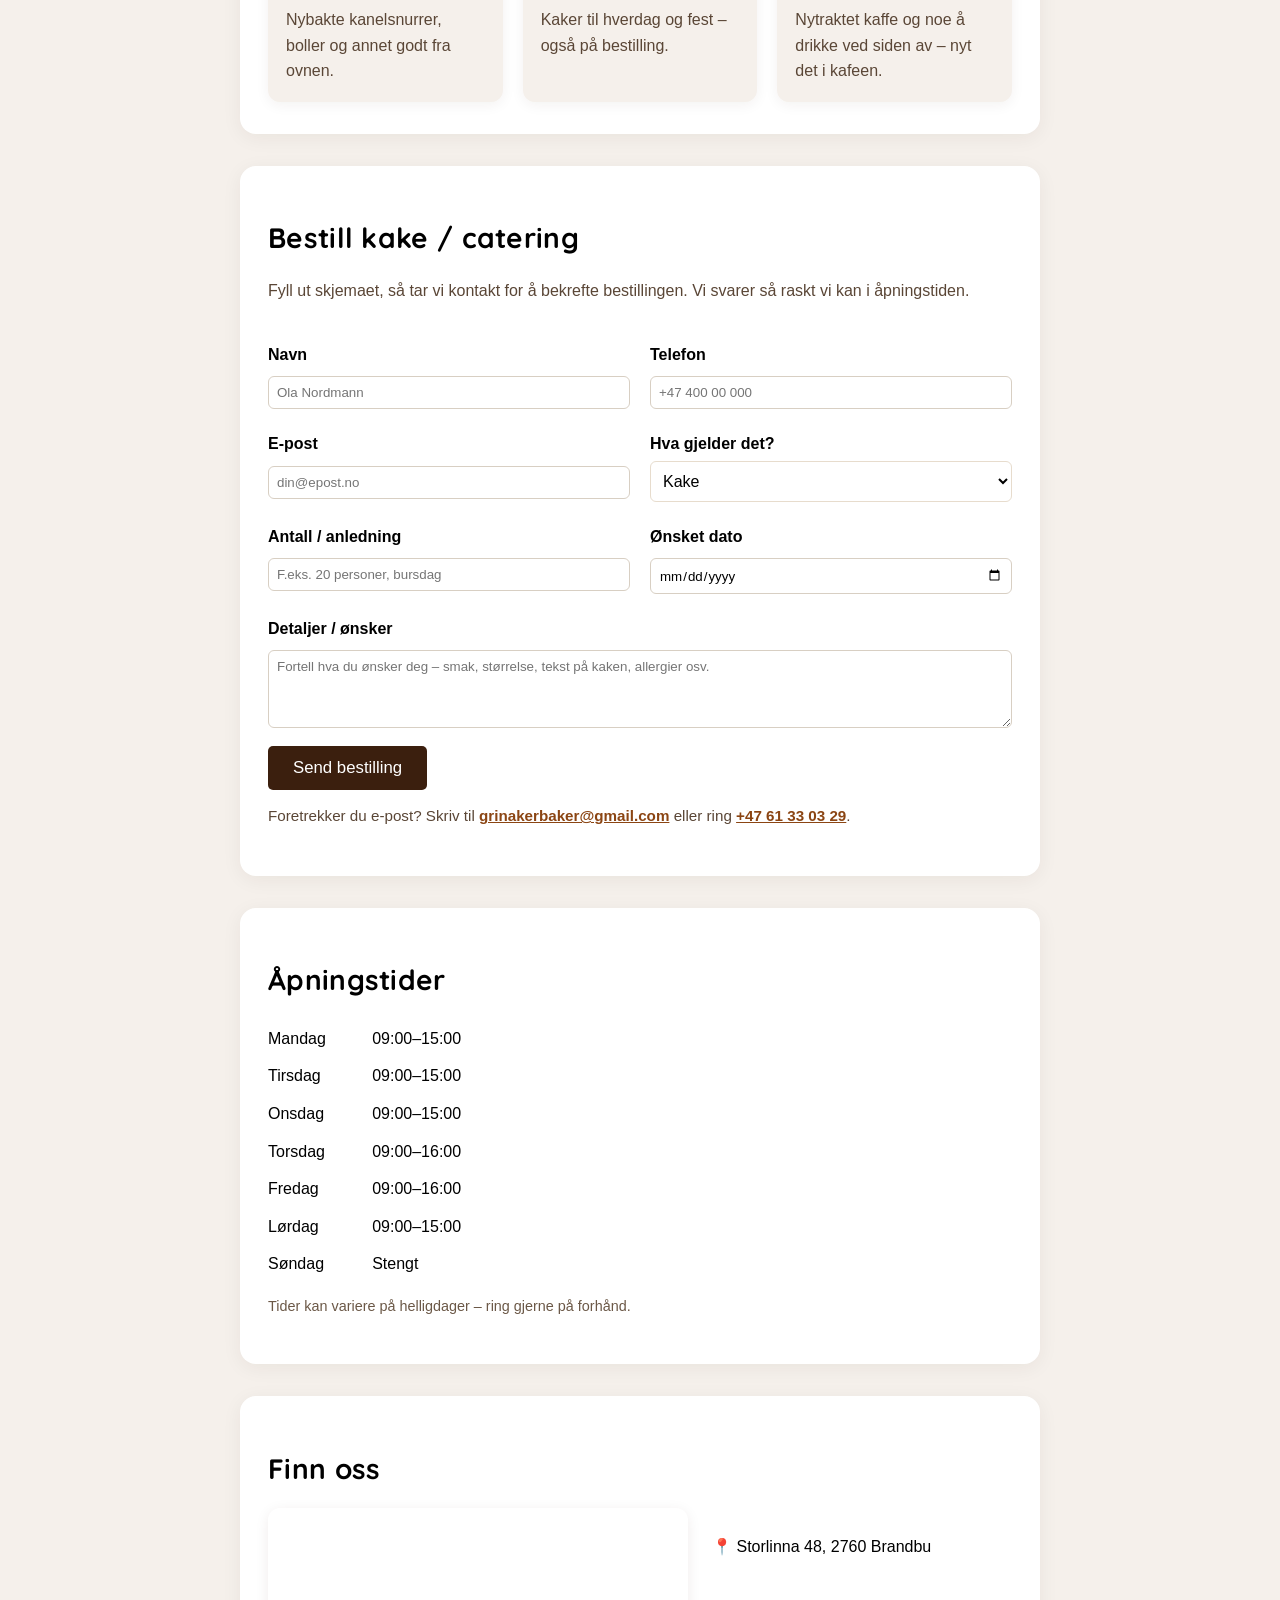
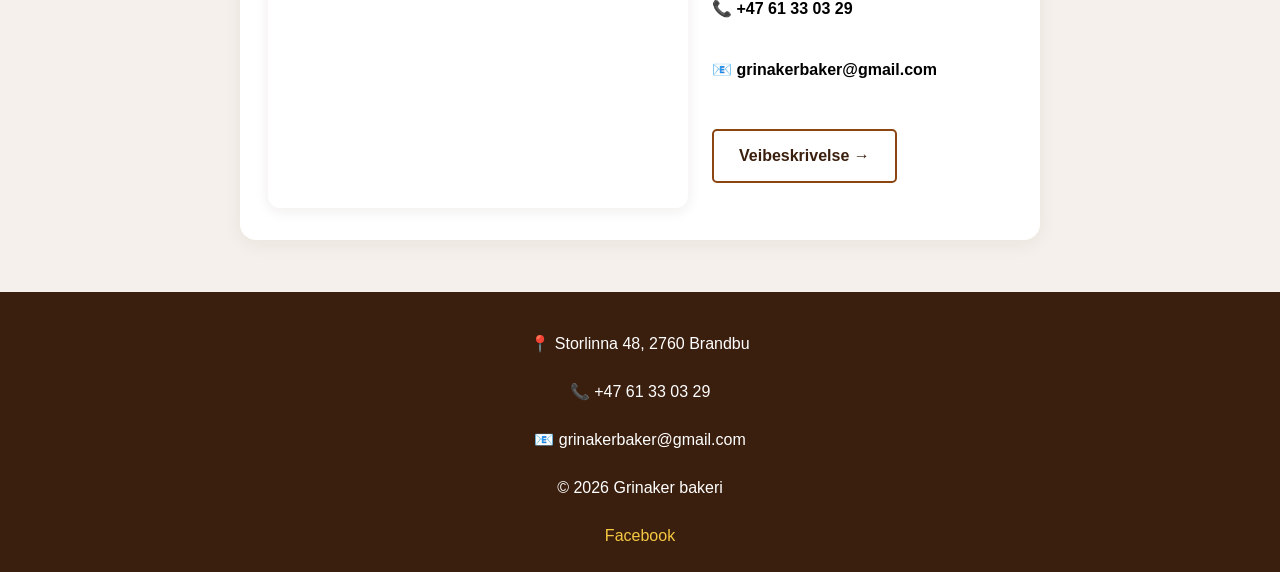
==== commit 0149d31d: "Skreddersy til Grinaker bakeri: fra brosjyre til bestillingsverktøy - Erstatt all generisk «Ditt Bak" ====
--- a/index.html
+++ b/index.html
@@ -3,8 +3,8 @@
 <head>
   <meta charset="UTF-8">
   <meta name="viewport" content="width=device-width, initial-scale=1.0">
-  <meta name="description" content="Ditt Bakeri tilbyr nybakt bakverk og kaffe hver dag. Se meny, ukas tilbud og åpningstider. Besøk oss i Storgata 1, Oslo, nybakt fra klokken 07 hver dag.">
-  <title>Ditt Bakeri | Nybakt bakverk hver dag</title>
+  <meta name="description" content="Grinaker bakeri – bakeri og kafé i Brandbu på Hadeland. Nybakt bakverk, kaker og kaffe. Spis inne, eller forhåndsbestill kake og catering på nett.">
+  <title>Grinaker bakeri – Bakeri og kafé i Brandbu, Hadeland</title>
   <link rel="canonical" href="https://oskaraaserud-dev.github.io/generisk_bakeri/">
   <link rel="icon" href="Bilder/logo.svg" type="image/svg+xml">
   <link rel="preconnect" href="https://fonts.googleapis.com">
@@ -12,41 +12,56 @@
   <link href="https://fonts.googleapis.com/css2?family=Quicksand:wght@500;600;700&display=swap" rel="stylesheet">
   <link rel="stylesheet" href="CSS/style.css">
   <meta property="og:type" content="website">
-  <meta property="og:site_name" content="Ditt Bakeri">
+  <meta property="og:site_name" content="Grinaker bakeri">
   <meta property="og:locale" content="nb_NO">
-  <meta property="og:title" content="Ditt Bakeri | Nybakt bakverk hver dag">
-  <meta property="og:description" content="Ditt Bakeri tilbyr nybakt bakverk og kaffe hver dag. Se meny, ukas tilbud og åpningstider. Besøk oss i Storgata 1, Oslo, nybakt fra klokken 07 hver dag.">
+  <meta property="og:title" content="Grinaker bakeri – Bakeri og kafé i Brandbu">
+  <meta property="og:description" content="Nybakt bakverk, kaker og kaffe i Brandbu på Hadeland. Spis inne, eller forhåndsbestill kake og catering på nett.">
   <meta property="og:url" content="https://oskaraaserud-dev.github.io/generisk_bakeri/">
-  <meta property="og:image" content="https://oskaraaserud-dev.github.io/generisk_bakeri/Bilder/hero.svg">
+  <meta property="og:image" content="https://oskaraaserud-dev.github.io/generisk_bakeri/Bilder/delingsbilde.png">
+  <meta property="og:image:width" content="1200">
+  <meta property="og:image:height" content="630">
+  <meta property="og:image:alt" content="Grinaker bakeri – bakeri og kafé i Brandbu">
+  <meta name="twitter:image" content="https://oskaraaserud-dev.github.io/generisk_bakeri/Bilder/delingsbilde.png">
   <meta name="twitter:card" content="summary_large_image">
   <script type="application/ld+json">
   {
     "@context": "https://schema.org",
     "@type": "Bakery",
     "@id": "https://oskaraaserud-dev.github.io/generisk_bakeri/",
-    "name": "Ditt Bakeri",
+    "name": "Grinaker bakeri",
     "url": "https://oskaraaserud-dev.github.io/generisk_bakeri/",
-    "image": "https://oskaraaserud-dev.github.io/generisk_bakeri/Bilder/om-oss.svg",
-    "telephone": "+47 22 33 44 55",
-    "email": "post@dittbakeri.no",
+    "image": "https://oskaraaserud-dev.github.io/generisk_bakeri/Bilder/delingsbilde.png",
+    "telephone": "+47 61 33 03 29",
+    "email": "grinakerbaker@gmail.com",
     "priceRange": "$$",
-    "hasMenu": "https://oskaraaserud-dev.github.io/generisk_bakeri/Meny.html",
+    "servesCuisine": ["Bakverk", "Kaker", "Kaffe"],
+    "areaServed": "Hadeland",
     "address": {
       "@type": "PostalAddress",
-      "streetAddress": "Storgata 1",
-      "addressLocality": "Oslo",
-      "postalCode": "0170",
+      "streetAddress": "Storlinna 48",
+      "addressLocality": "Brandbu",
+      "postalCode": "2760",
+      "addressRegion": "Innlandet",
       "addressCountry": "NO"
     },
-    "openingHoursSpecification": [{
-      "@type": "OpeningHoursSpecification",
-      "dayOfWeek": ["Monday", "Wednesday", "Thursday", "Friday", "Saturday", "Sunday"],
-      "opens": "07:00",
-      "closes": "16:00"
-    }],
-    "sameAs": [
-      "https://www.facebook.com/dittbakeri",
-      "https://www.instagram.com/dittbakeri/"
+    "geo": {
+      "@type": "GeoCoordinates",
+      "latitude": 60.4202780,
+      "longitude": 10.5093771
+    },
+    "openingHoursSpecification": [
+      {
+        "@type": "OpeningHoursSpecification",
+        "dayOfWeek": ["Monday", "Tuesday", "Wednesday", "Saturday"],
+        "opens": "09:00",
+        "closes": "15:00"
+      },
+      {
+        "@type": "OpeningHoursSpecification",
+        "dayOfWeek": ["Thursday", "Friday"],
+        "opens": "09:00",
+        "closes": "16:00"
+      }
     ]
   }
   </script>
@@ -55,9 +70,9 @@
 <body>
   <a class="skip-link" href="#innhold">Hopp til innhold</a>
   <header class="over-hero">
-  <a class="brand" href="index.html" aria-label="Til forsiden">
+  <a class="brand" href="#hjem" aria-label="Grinaker bakeri – til toppen">
     <img src="Bilder/logo.svg" alt="" class="header-logo" width="48" height="48">
-    <h1 class="bakerinavn">Ditt Bakeri</h1>
+    <h1>Grinaker bakeri</h1>
   </a>
 
   <nav class="kjevle-nav" aria-label="Hovednavigasjon">
@@ -65,7 +80,7 @@
     <span class="kjevle-ring" aria-hidden="true"></span>
     <ul class="kjevle-list">
       <li>
-        <a href="index.html" class="kjevle-link" aria-current="page">
+        <a href="#hjem" class="kjevle-link">
           <span class="kjevle-icon-wrap">
             <svg viewBox="0 0 24 24" fill="none" stroke="currentColor" stroke-width="1.8" stroke-linecap="round" stroke-linejoin="round" aria-hidden="true"><path d="M3 11.5 12 4l9 7.5"/><path d="M5.5 10v9a1 1 0 0 0 1 1H9v-5a1 1 0 0 1 1-1h4a1 1 0 0 1 1 1v5h2.5a1 1 0 0 0 1-1v-9"/></svg>
           </span>
@@ -73,7 +88,7 @@
         </a>
       </li>
       <li>
-        <a href="Meny.html" class="kjevle-link">
+        <a href="#meny" class="kjevle-link">
           <span class="kjevle-icon-wrap">
             <svg viewBox="0 0 24 24" fill="none" stroke="currentColor" stroke-width="1.8" stroke-linecap="round" stroke-linejoin="round" aria-hidden="true"><rect x="4" y="3" width="16" height="18" rx="2"/><path d="M8 8h8M8 12h8M8 16h5"/></svg>
           </span>
@@ -81,11 +96,19 @@
         </a>
       </li>
       <li>
-        <a href="OmOss.html" class="kjevle-link">
+        <a href="#om-oss" class="kjevle-link">
           <span class="kjevle-icon-wrap">
             <svg viewBox="0 0 24 24" fill="none" stroke="currentColor" stroke-width="1.8" stroke-linecap="round" stroke-linejoin="round" aria-hidden="true"><circle cx="12" cy="12" r="9"/><line x1="12" y1="11" x2="12" y2="16"/><circle cx="12" cy="7.5" r="0.9" fill="currentColor" stroke="none"/></svg>
           </span>
           <span class="kjevle-label">Om oss</span>
+        </a>
+      </li>
+      <li>
+        <a href="#bestill" class="kjevle-link">
+          <span class="kjevle-icon-wrap">
+            <svg viewBox="0 0 24 24" fill="none" stroke="currentColor" stroke-width="1.8" stroke-linecap="round" stroke-linejoin="round" aria-hidden="true"><path d="M6 8h12l-1 12H7L6 8z"/><path d="M9 8a3 3 0 0 1 6 0"/></svg>
+          </span>
+          <span class="kjevle-label">Bestill</span>
         </a>
       </li>
     </ul>
@@ -94,70 +117,177 @@
   </nav>
   </header>
 
-  <section class="hero-full">
+  <section class="hero-full" id="hjem">
     <div class="hero-full__bg" aria-hidden="true"></div>
     <div class="hero-full__content">
       <img src="Bilder/logo.svg" alt="" class="hero-full__logo reveal is-visible" width="130" height="130">
-      <h2 class="reveal is-visible reveal-delay-1">Velkommen til <span class="bakerinavn">Ditt Bakeri</span></h2>
-      <p class="reveal is-visible reveal-delay-2">Nybakt bakverk og nytraktet kaffe hver dag. Kom innom og kjenn duften!</p>
-      <a href="Meny.html" class="knapp reveal is-visible reveal-delay-3">Se vår meny</a>
+      <h2 class="reveal is-visible reveal-delay-1">Velkommen til Grinaker bakeri</h2>
+      <p class="reveal is-visible reveal-delay-2">Bakeri og kafé midt i Brandbu på Hadeland. Nybakt bakverk, kaker og kaffe – kom innom og spis inne, eller bestill kake og catering på nett.</p>
+      <div class="hero-full__cta reveal is-visible reveal-delay-3">
+        <a href="#bestill" class="knapp">Bestill nå</a>
+        <a href="#meny" class="knapp knapp--sekundaer">Se meny</a>
+      </div>
     </div>
-    <a href="#innhold" class="scroll-hint" aria-label="Bla ned">
+    <a href="#om-oss" class="scroll-hint" aria-label="Bla ned">
       <svg viewBox="0 0 24 24" fill="none" stroke="currentColor" stroke-width="2" stroke-linecap="round" stroke-linejoin="round" aria-hidden="true"><polyline points="6 9 12 15 18 9"/></svg>
     </a>
   </section>
 
   <main id="innhold">
-  <section class="reveal">
-  <h2>Ukas tilbud</h2>
-  <p>Denne uken anbefaler vi:</p>
-
-  <div class="tilbud-kort">
-    <h3>Kanelsnurr</h3>
-    <p>Vår klassiske kanelsnurr, nybakt hver morgen.</p>
-    <p class="pris">Kun 30 kr denne uken! (Vanlig pris 40 kr)</p>
-  </div>
-</section>
-  <section class="reveal">
-  <h2>Åpningstider</h2>
-  <table class="apningstider">
-    <tr><th scope="row">Mandag</th><td>07:00 - 16:00</td></tr>
-    <tr><th scope="row">Tirsdag</th><td>Stengt</td></tr>
-    <tr><th scope="row">Onsdag</th><td>07:00 - 16:00</td></tr>
-    <tr><th scope="row">Torsdag</th><td>07:00 - 16:00</td></tr>
-    <tr><th scope="row">Fredag</th><td>07:00 - 16:00</td></tr>
-    <tr><th scope="row">Lørdag</th><td>07:00 - 16:00</td></tr>
-    <tr><th scope="row">Søndag</th><td>07:00 - 16:00</td></tr>
-  </table>
-</section>
-    <section class="reveal">
-      <h2>Kontaktskjema</h2>
-  <form action="https://formsubmit.co/oskar@aaserudweb.no" method="POST">
-    <input type="hidden" name="_subject" value="Ny melding fra bakeri-demoen">
-    <input type="hidden" name="_captcha" value="false">
-    <input type="hidden" name="_next" value="takk.html">
-
-    <label for="navn">Navn:</label>
-    <input type="text" id="navn" name="Navn" placeholder="Ola Nordmann" autocomplete="name" required>
-
-    <label for="epost">E-post:</label>
-    <input type="email" id="epost" name="E-post" placeholder="din@epost.no" autocomplete="email" required>
-
-    <label for="melding">Melding:</label>
-    <textarea id="melding" name="Melding" rows="5" required></textarea>
-
-    <button type="submit">Send</button>
-  </form>
-    </section>
+
+  <!-- ===== OM OSS ===== -->
+  <section class="reveal" id="om-oss">
+    <h2>Om oss</h2>
+    <p>Grinaker bakeri er et lokalt bakeri og kafé i hjertet av Brandbu. Hos oss kan du sette deg ned med en kopp kaffe og noe nybakt, eller ta med deg godsaker hjem. Vi er glade i lokalsamfunnet på Hadeland – og det er tydeligvis gjensidig: gjestene våre har gitt oss <strong>4,6 av 5 stjerner</strong> på Google.</p>
+    <p>Skal du feire noe? Vi lager kaker og catering på bestilling. Bruk skjemaet lenger ned, så tar vi kontakt.</p>
+  </section>
+
+  <!-- ===== MENY / PRODUKTER =====
+       Placeholder-kort. Bytt bildene under med ekte foto fra Facebook-siden.
+       Ikke oppdiktede produkter/priser – bekreft utvalg og priser med bakeriet. -->
+  <section class="reveal" id="meny">
+    <h2>Meny</h2>
+    <p class="seksjon-ingress">Alt bakes fra bunnen. Under er noen av kategoriene våre – utvalg og priser bekreftes med bakeriet.</p>
+
+    <div class="produkt-grid">
+      <article class="produkt-kort">
+        <!-- BILDE FRA FACEBOOK HER: bytt src til ekte foto av bakverk -->
+        <img src="Bilder/produkt.svg" alt="Bakverk fra Grinaker bakeri" class="produkt-bilde" width="400" height="400" loading="lazy">
+        <h3>Bakverk</h3>
+        <p>Nybakte kanelsnurrer, boller og annet godt fra ovnen.</p>
+      </article>
+
+      <article class="produkt-kort">
+        <!-- BILDE FRA FACEBOOK HER: bytt src til ekte foto av kaker -->
+        <img src="Bilder/produkt.svg" alt="Kaker fra Grinaker bakeri" class="produkt-bilde" width="400" height="400" loading="lazy">
+        <h3>Kaker</h3>
+        <p>Kaker til hverdag og fest – også på bestilling.</p>
+      </article>
+
+      <article class="produkt-kort">
+        <!-- BILDE FRA FACEBOOK HER: bytt src til ekte foto av kaffe/kafé -->
+        <img src="Bilder/produkt.svg" alt="Kaffe og drikke fra Grinaker bakeri" class="produkt-bilde" width="400" height="400" loading="lazy">
+        <h3>Kaffe &amp; drikke</h3>
+        <p>Nytraktet kaffe og noe å drikke ved siden av – nyt det i kafeen.</p>
+      </article>
+    </div>
+  </section>
+
+  <!-- ===== BESTILLING (FORHÅNDSBESTILLING) ===== -->
+  <section class="reveal" id="bestill">
+    <h2>Bestill kake / catering</h2>
+    <p class="seksjon-ingress">Fyll ut skjemaet, så tar vi kontakt for å bekrefte bestillingen. Vi svarer så raskt vi kan i åpningstiden.</p>
+
+    <!--
+      ┌─────────────────────────────────────────────────────────────────────┐
+      │  FORMSPREE-OPPSETT (må gjøres én gang før skjemaet virker):          │
+      │  1) Lag gratis konto på https://formspree.io                        │
+      │  2) Opprett et nytt skjema og koble det til grinakerbaker@gmail.com  │
+      │  3) Kopier skjema-ID-en (ser ut som "xldjkabc") og lim den inn       │
+      │     i action-URL-en under i stedet for DIN_FORM_ID.                  │
+      │  Inntil det er gjort, bruk mailto-lenken under skjemaet.             │
+      └─────────────────────────────────────────────────────────────────────┘
+    -->
+    <form class="bestill-skjema" action="https://formspree.io/f/DIN_FORM_ID" method="POST">
+      <input type="hidden" name="_subject" value="Ny bestilling fra nettsiden – Grinaker bakeri">
+      <input type="hidden" name="_next" value="https://oskaraaserud-dev.github.io/generisk_bakeri/takk.html">
+
+      <div class="skjema-rad">
+        <div class="skjema-felt">
+          <label for="navn">Navn</label>
+          <input type="text" id="navn" name="Navn" autocomplete="name" placeholder="Ola Nordmann" required>
+        </div>
+        <div class="skjema-felt">
+          <label for="telefon">Telefon</label>
+          <input type="tel" id="telefon" name="Telefon" autocomplete="tel" placeholder="+47 400 00 000" required>
+        </div>
+      </div>
+
+      <div class="skjema-rad">
+        <div class="skjema-felt">
+          <label for="epost">E-post</label>
+          <input type="email" id="epost" name="email" autocomplete="email" placeholder="din@epost.no">
+        </div>
+        <div class="skjema-felt">
+          <label for="type">Hva gjelder det?</label>
+          <select id="type" name="Type">
+            <option value="Kake">Kake</option>
+            <option value="Catering">Catering</option>
+            <option value="Annet">Annet</option>
+          </select>
+        </div>
+      </div>
+
+      <div class="skjema-rad">
+        <div class="skjema-felt">
+          <label for="antall">Antall / anledning</label>
+          <input type="text" id="antall" name="Antall/anledning" placeholder="F.eks. 20 personer, bursdag">
+        </div>
+        <div class="skjema-felt">
+          <label for="dato">Ønsket dato</label>
+          <input type="date" id="dato" name="Dato">
+        </div>
+      </div>
+
+      <div class="skjema-felt">
+        <label for="melding">Detaljer / ønsker</label>
+        <textarea id="melding" name="Melding" rows="4" placeholder="Fortell hva du ønsker deg – smak, størrelse, tekst på kaken, allergier osv."></textarea>
+      </div>
+
+      <button type="submit" class="knapp">Send bestilling</button>
+    </form>
+
+    <p class="skjema-fallback">Foretrekker du e-post? Skriv til
+      <a class="kontakt-lenke" href="mailto:grinakerbaker@gmail.com?subject=Bestilling%20fra%20nettsiden">grinakerbaker@gmail.com</a>
+      eller ring <a class="kontakt-lenke" href="tel:+4761330329">+47 61 33 03 29</a>.
+    </p>
+  </section>
+
+  <!-- ===== ÅPNINGSTIDER ===== -->
+  <section class="reveal" id="apningstider">
+    <h2>Åpningstider</h2>
+    <table class="apningstider">
+      <tr><th scope="row">Mandag</th><td>09:00–15:00</td></tr>
+      <tr><th scope="row">Tirsdag</th><td>09:00–15:00</td></tr>
+      <tr><th scope="row">Onsdag</th><td>09:00–15:00</td></tr>
+      <tr><th scope="row">Torsdag</th><td>09:00–16:00</td></tr>
+      <tr><th scope="row">Fredag</th><td>09:00–16:00</td></tr>
+      <tr><th scope="row">Lørdag</th><td>09:00–15:00</td></tr>
+      <tr><th scope="row">Søndag</th><td>Stengt</td></tr>
+    </table>
+    <p class="apningstider-note">Tider kan variere på helligdager – ring gjerne på forhånd.</p>
+  </section>
+
+  <!-- ===== KART & KONTAKT ===== -->
+  <section class="reveal" id="kontakt">
+    <h2>Finn oss</h2>
+    <div class="kontakt-grid">
+      <div class="kart">
+        <iframe
+          title="Kart som viser Grinaker bakeri i Storlinna 48, Brandbu"
+          src="https://maps.google.com/maps?q=Storlinna%2048,%202760%20Brandbu&z=15&output=embed"
+          loading="lazy" referrerpolicy="no-referrer-when-downgrade" allowfullscreen></iframe>
+      </div>
+      <div class="kontakt-info">
+        <p><span aria-hidden="true">📍</span> <span class="sr-only">Adresse:</span> Storlinna 48, 2760 Brandbu</p>
+        <p><span aria-hidden="true">📞</span> <span class="sr-only">Telefon:</span> <a class="kontakt-lenke" href="tel:+4761330329">+47 61 33 03 29</a></p>
+        <p><span aria-hidden="true">📧</span> <span class="sr-only">E-post:</span> <a class="kontakt-lenke" href="mailto:grinakerbaker@gmail.com">grinakerbaker@gmail.com</a></p>
+        <p>
+          <a class="knapp knapp--sekundaer" href="https://www.google.com/maps/dir/?api=1&destination=Storlinna+48,+2760+Brandbu" target="_blank" rel="noopener noreferrer">Veibeskrivelse →</a>
+        </p>
+      </div>
+    </div>
+  </section>
+
  </main>
  <footer>
-  <p><span aria-hidden="true">📍</span> <span class="sr-only">Adresse:</span> Storgata 1, 0170 Oslo</p>
-  <p><span aria-hidden="true">📞</span> <span class="sr-only">Telefon:</span> <a class="kontakt-lenke" href="tel:+4722334455">+47 22 33 44 55</a></p>
-  <p><span aria-hidden="true">📧</span> <span class="sr-only">E-post:</span> <a class="kontakt-lenke" href="mailto:post@dittbakeri.no">post@dittbakeri.no</a></p>
-  <p>© 2026 <span class="bakerinavn">Ditt Bakeri</span></p>
-  <a href="https://www.facebook.com/dittbakeri" target="_blank" rel="noopener noreferrer">Facebook</a>
-<a href="https://www.instagram.com/dittbakeri/" target="_blank" rel="noopener noreferrer">Instagram</a>
+  <p><span aria-hidden="true">📍</span> <span class="sr-only">Adresse:</span> Storlinna 48, 2760 Brandbu</p>
+  <p><span aria-hidden="true">📞</span> <span class="sr-only">Telefon:</span> <a class="kontakt-lenke" href="tel:+4761330329">+47 61 33 03 29</a></p>
+  <p><span aria-hidden="true">📧</span> <span class="sr-only">E-post:</span> <a class="kontakt-lenke" href="mailto:grinakerbaker@gmail.com">grinakerbaker@gmail.com</a></p>
+  <p>© 2026 Grinaker bakeri</p>
+  <!-- FACEBOOK: bytt href under til bakeriets ekte Facebook-side -->
+  <a href="https://www.facebook.com/" target="_blank" rel="noopener noreferrer">Facebook</a>
 </footer>
   <script src="JS/main.js"></script>
 </body>
-</html>+</html>
--- a/CSS/style.css
+++ b/CSS/style.css
@@ -1,3 +1,11 @@
+/* Fargepalett – én kilde til sannhet */
+:root {
+    --brun-mork: #3b1f0e;   /* mørk brun: header, hero-bunn, tekst */
+    --brun: #8B4513;        /* medium brun: aksent, hover, lenker */
+    --krem: #f5f0eb;        /* lys bakgrunn */
+    --gul: #f5c842;         /* gul aksent: CTA, detaljer */
+}
+
 @media (prefers-reduced-motion: no-preference) {
     html { scroll-behavior: smooth; }
 }
@@ -12,10 +20,25 @@
 h1, h2, h3 {
     font-family: 'Quicksand', 'Segoe UI', sans-serif;
     letter-spacing: 0.3px;
+    line-height: 1.2;
 }
 
 h1 {
     color: white;
+    font-size: clamp(1.6rem, 3vw, 2rem);
+}
+
+h2 {
+    font-size: clamp(1.4rem, 2.6vw, 1.75rem);
+}
+
+h3 {
+    font-size: 1.2rem;
+}
+
+/* Undersidenes hero-tittel («Meny», «Om oss») – tydeligere enn vanlig h2 */
+section.hero h2 {
+    font-size: clamp(2rem, 5vw, 2.8rem);
 }
 
 header {
@@ -164,7 +187,7 @@
 }
 
 .kjevle-link:focus-visible {
-    outline: 2px solid #8B4513;
+    outline: 2px solid var(--brun);
     outline-offset: 2px;
     border-radius: 4px;
 }
@@ -174,7 +197,7 @@
 }
 
 .kjevle-link[aria-current="page"] .kjevle-label {
-    color: #8B4513;
+    color: var(--brun);
 }
 
 main {
@@ -297,7 +320,7 @@
 
 input:focus, textarea:focus {
     outline: none;
-    border-color: #8B4513;
+    border-color: var(--brun);
     box-shadow: 0 0 0 3px rgba(139, 69, 19, 0.15);
 }
 
@@ -313,7 +336,7 @@
 }
 
 button:hover {
-    background-color: #8B4513;
+    background-color: var(--brun);
     transform: translateY(-2px);
     box-shadow: 0 4px 12px rgba(0, 0, 0, 0.2);
 }
@@ -325,7 +348,7 @@
 }
 
 a:focus-visible {
-    outline: 2px solid #8B4513;
+    outline: 2px solid var(--brun);
     outline-offset: 2px;
 }
 
@@ -338,7 +361,7 @@
 }
 
 .pris {
-  color: #8B4513;
+  color: var(--brun);
   font-weight: bold;
 }
 
@@ -478,7 +501,7 @@
 }
 
 .knapp:hover {
-  background-color: #8B4513;
+  background-color: var(--brun);
   color: white;
   transform: translateY(-2px);
   box-shadow: 0 4px 12px rgba(0, 0, 0, 0.2);
@@ -510,7 +533,7 @@
 }
 
 main a {
-  color: #8B4513;
+  color: var(--brun);
   font-weight: 600;
 }
 
@@ -602,18 +625,6 @@
     font-size: 8.5px;
   }
 
-  h1 {
-    font-size: 24px;
-  }
-
-  h2 {
-    font-size: 22px;
-  }
-
-  h3 {
-    font-size: 20px;
-  }
-
   .knapp {
     padding: 15px 30px;
     font-size: 18px;
@@ -628,4 +639,168 @@
     font-size: 18px;
     padding: 15px 25px;
   }
+}
+
+/* ============================================================
+   Grinaker bakeri – seksjoner (hero-CTA, meny, skjema, kart)
+   ============================================================ */
+
+/* Ankermål skal ikke havne bak den faste headeren */
+section[id] {
+  scroll-margin-top: 90px;
+}
+
+.seksjon-ingress {
+  color: #5a4636;
+}
+
+/* ---- Hero: to CTA-er ---- */
+.hero-full__cta {
+  display: flex;
+  gap: 14px;
+  justify-content: center;
+  flex-wrap: wrap;
+}
+
+/* Sekundær «outline»-knapp */
+.knapp--sekundaer {
+  background-color: transparent;
+  color: var(--brun-mork);
+  border: 2px solid var(--brun);
+}
+.knapp--sekundaer:hover {
+  background-color: var(--brun);
+  color: #fff;
+}
+/* På den mørke heroen: lys outline i stedet */
+.hero-full .knapp--sekundaer {
+  color: #fff;
+  border-color: rgba(255, 255, 255, 0.85);
+  background-color: transparent;
+}
+.hero-full .knapp--sekundaer:hover {
+  background-color: rgba(255, 255, 255, 0.16);
+  color: #fff;
+}
+
+/* ---- Meny / produktkort ---- */
+.produkt-grid {
+  display: grid;
+  grid-template-columns: repeat(auto-fit, minmax(220px, 1fr));
+  gap: 20px;
+  margin-top: 8px;
+}
+.produkt-kort {
+  background: var(--krem);
+  border-radius: 12px;
+  overflow: hidden;
+  box-shadow: 0 3px 14px rgba(59, 31, 14, 0.06);
+}
+.produkt-bilde {
+  width: 100%;
+  height: 180px;
+  object-fit: cover;
+  display: block;
+  background: #e7dccd;
+}
+.produkt-kort h3 {
+  margin: 14px 18px 6px;
+}
+.produkt-kort p {
+  margin: 0 18px 18px;
+  color: #5a4636;
+}
+
+/* ---- Bestillingsskjema ---- */
+.skjema-rad {
+  display: grid;
+  grid-template-columns: 1fr 1fr;
+  gap: 0 20px;
+}
+.skjema-felt {
+  display: flex;
+  flex-direction: column;
+  margin-top: 12px;
+}
+.skjema-felt label {
+  margin-bottom: 4px;
+  font-weight: 600;
+}
+.bestill-skjema select {
+  display: block;
+  width: 100%;
+  box-sizing: border-box;
+  padding: 10px 8px;
+  border: 1px solid #e7dccd;
+  border-radius: 6px;
+  font-family: inherit;
+  font-size: 1rem;
+  background: #fff;
+}
+.bestill-skjema select:focus {
+  outline: none;
+  border-color: var(--brun);
+  box-shadow: 0 0 0 3px rgba(139, 69, 19, 0.15);
+}
+.bestill-skjema .knapp {
+  margin-top: 18px;
+  border: none;
+  cursor: pointer;
+  font-size: 1.05rem;
+}
+.skjema-fallback {
+  margin-top: 14px;
+  color: #5a4636;
+  font-size: 0.95rem;
+}
+.skjema-fallback .kontakt-lenke {
+  color: var(--brun);
+  font-weight: 600;
+  text-decoration: underline;
+}
+
+.apningstider-note {
+  margin-top: 12px;
+  font-size: 0.9rem;
+  color: #6b5847;
+}
+
+/* ---- Kart & kontakt ---- */
+.kontakt-grid {
+  display: grid;
+  grid-template-columns: 1.4fr 1fr;
+  gap: 24px;
+  align-items: stretch;
+  margin-top: 8px;
+}
+.kart {
+  border-radius: 12px;
+  overflow: hidden;
+  box-shadow: 0 3px 14px rgba(59, 31, 14, 0.08);
+  min-height: 300px;
+}
+.kart iframe {
+  width: 100%;
+  height: 100%;
+  min-height: 300px;
+  border: 0;
+  display: block;
+}
+.kontakt-info {
+  display: flex;
+  flex-direction: column;
+  justify-content: center;
+  gap: 4px;
+}
+.kontakt-info .knapp {
+  margin-top: 10px;
+  align-self: flex-start;
+}
+
+/* ---- Mobil ---- */
+@media (max-width: 600px) {
+  .skjema-rad { grid-template-columns: 1fr; }
+  .kontakt-grid { grid-template-columns: 1fr; }
+  .kontakt-info .knapp { align-self: stretch; text-align: center; }
+  .produkt-bilde { height: 200px; }
 }
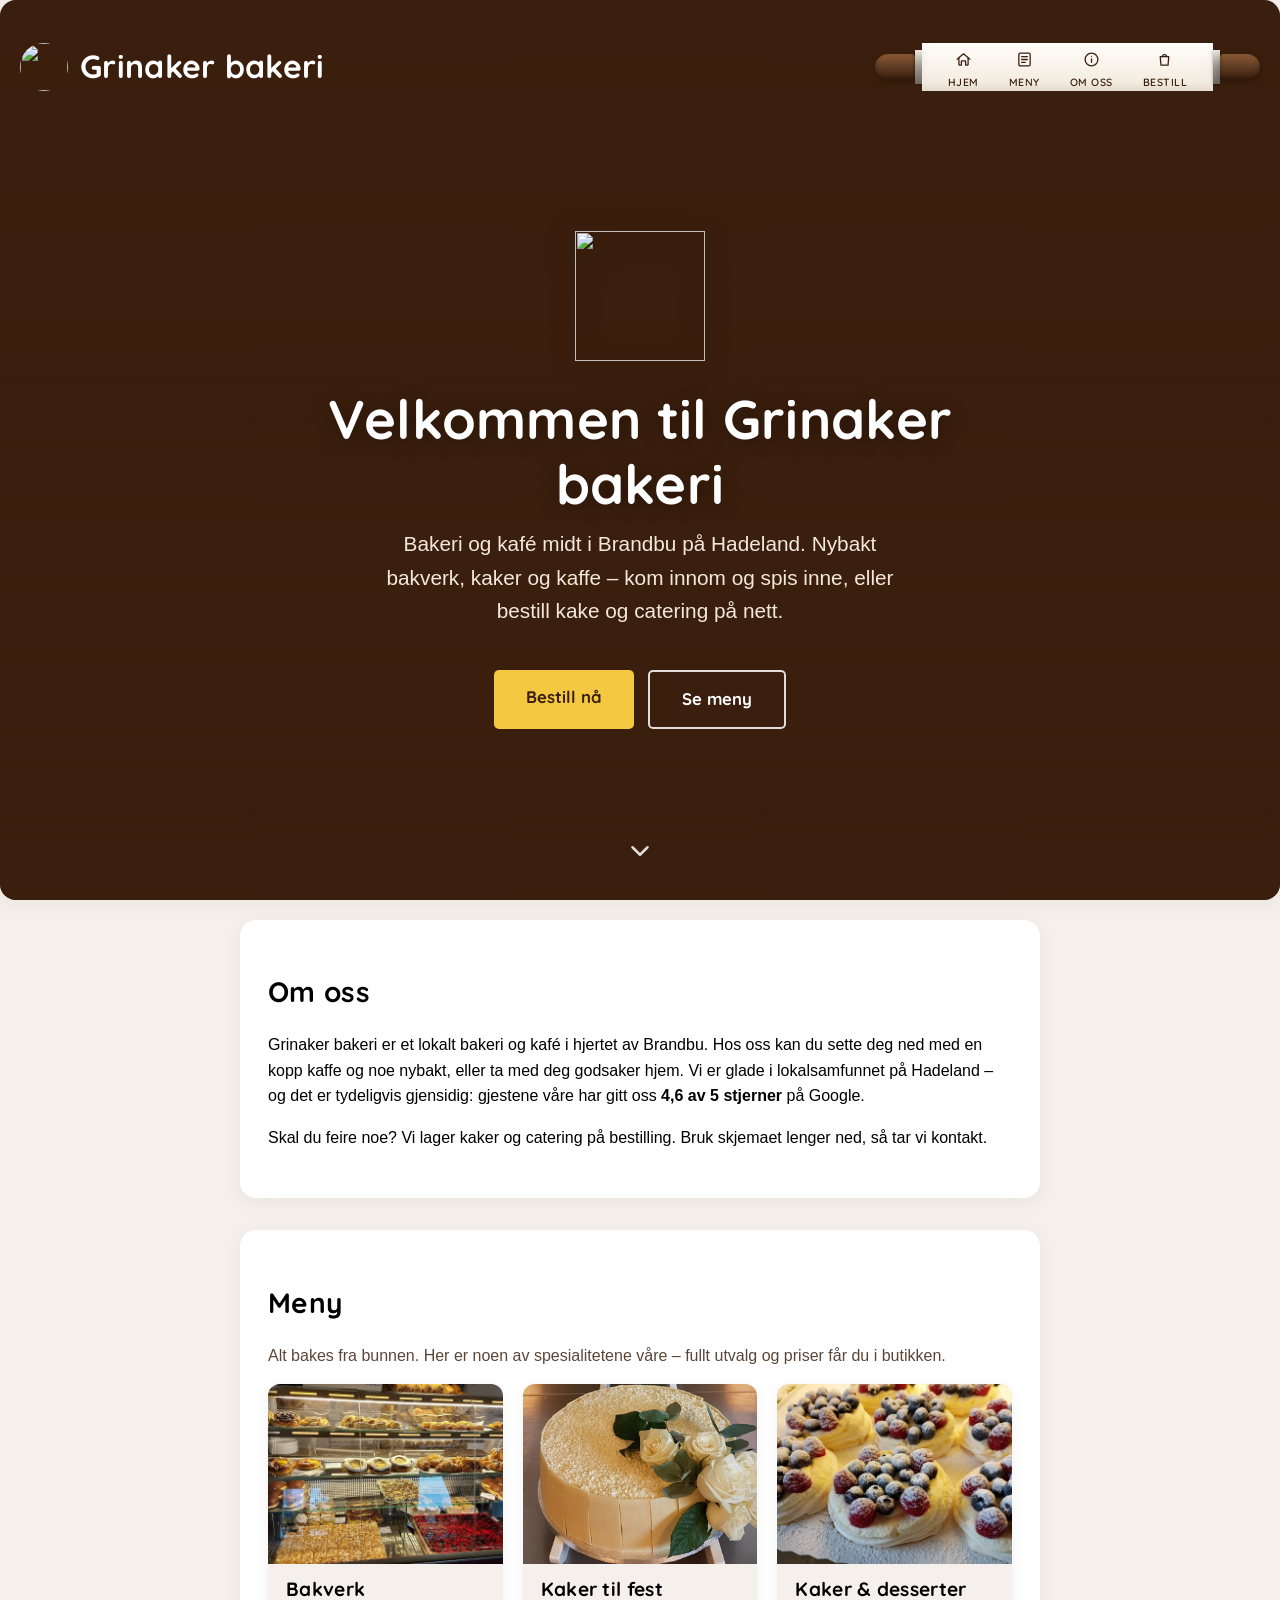
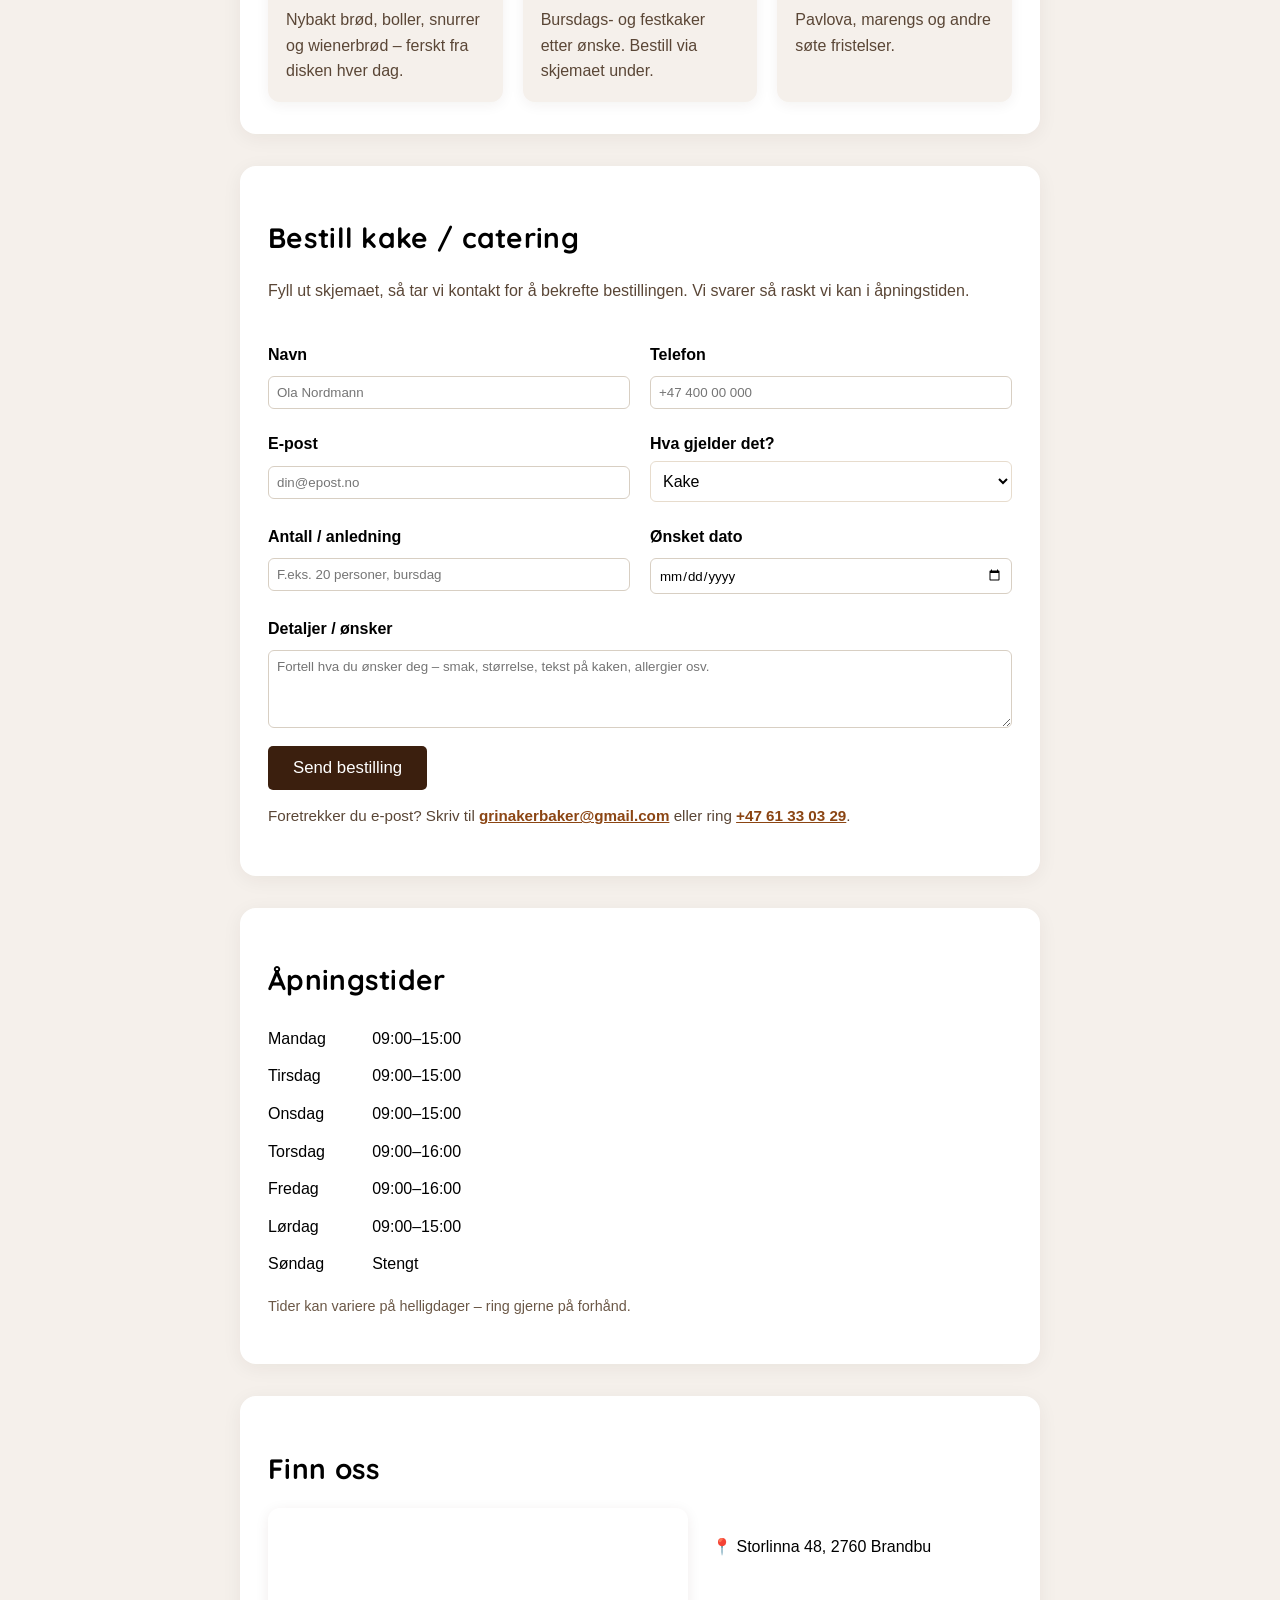
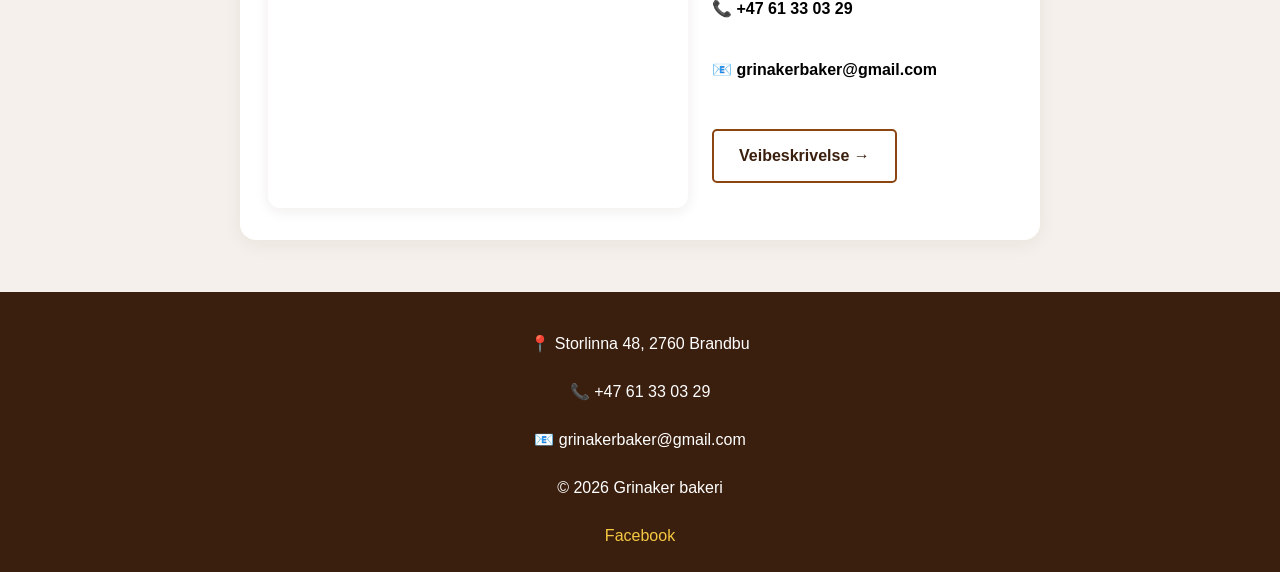
==== commit 2a0f19d9: "Legg inn ekte produktbilder og Facebook-lenke - Meny-kort bruker nå ekte foto (bakverk/disk, festkak" ====
--- a/index.html
+++ b/index.html
@@ -62,7 +62,8 @@
         "opens": "09:00",
         "closes": "16:00"
       }
-    ]
+    ],
+    "sameAs": ["https://www.facebook.com/p/Grinaker-Bakeri-As-100084157203045/"]
   }
   </script>
   <noscript><style>.reveal{opacity:1;transform:none}</style></noscript>
@@ -143,32 +144,29 @@
   </section>
 
   <!-- ===== MENY / PRODUKTER =====
-       Placeholder-kort. Bytt bildene under med ekte foto fra Facebook-siden.
-       Ikke oppdiktede produkter/priser – bekreft utvalg og priser med bakeriet. -->
+       Ekte produktfoto (fra bakeriets Facebook). Filer i mappa
+       Bilder/: bakverk.jpg, kake.jpg, pavlova.png -->
   <section class="reveal" id="meny">
     <h2>Meny</h2>
-    <p class="seksjon-ingress">Alt bakes fra bunnen. Under er noen av kategoriene våre – utvalg og priser bekreftes med bakeriet.</p>
+    <p class="seksjon-ingress">Alt bakes fra bunnen. Her er noen av spesialitetene våre – fullt utvalg og priser får du i butikken.</p>
 
     <div class="produkt-grid">
       <article class="produkt-kort">
-        <!-- BILDE FRA FACEBOOK HER: bytt src til ekte foto av bakverk -->
-        <img src="Bilder/produkt.svg" alt="Bakverk fra Grinaker bakeri" class="produkt-bilde" width="400" height="400" loading="lazy">
+        <img src="Bilder/bakverk.jpg" alt="Ferskt bakverk i disken hos Grinaker bakeri" class="produkt-bilde" width="960" height="960" loading="lazy">
         <h3>Bakverk</h3>
-        <p>Nybakte kanelsnurrer, boller og annet godt fra ovnen.</p>
+        <p>Nybakt brød, boller, snurrer og wienerbrød – ferskt fra disken hver dag.</p>
       </article>
 
       <article class="produkt-kort">
-        <!-- BILDE FRA FACEBOOK HER: bytt src til ekte foto av kaker -->
-        <img src="Bilder/produkt.svg" alt="Kaker fra Grinaker bakeri" class="produkt-bilde" width="400" height="400" loading="lazy">
-        <h3>Kaker</h3>
-        <p>Kaker til hverdag og fest – også på bestilling.</p>
+        <img src="Bilder/kake.jpg" alt="Hvit sjokoladekake pyntet med roser fra Grinaker bakeri" class="produkt-bilde" width="1999" height="1111" loading="lazy">
+        <h3>Kaker til fest</h3>
+        <p>Bursdags- og festkaker etter ønske. Bestill via skjemaet under.</p>
       </article>
 
       <article class="produkt-kort">
-        <!-- BILDE FRA FACEBOOK HER: bytt src til ekte foto av kaffe/kafé -->
-        <img src="Bilder/produkt.svg" alt="Kaffe og drikke fra Grinaker bakeri" class="produkt-bilde" width="400" height="400" loading="lazy">
-        <h3>Kaffe &amp; drikke</h3>
-        <p>Nytraktet kaffe og noe å drikke ved siden av – nyt det i kafeen.</p>
+        <img src="Bilder/pavlova.png" alt="Pavlova med friske bær fra Grinaker bakeri" class="produkt-bilde" width="960" height="960" loading="lazy">
+        <h3>Kaker &amp; desserter</h3>
+        <p>Pavlova, marengs og andre søte fristelser.</p>
       </article>
     </div>
   </section>
@@ -180,7 +178,7 @@
 
     <!--
       ┌─────────────────────────────────────────────────────────────────────┐
-      │  FORMSPREE-OPPSETT (må gjøres én gang før skjemaet virker):          │
+      │  FORMSPREE: skjemaet er koblet til (skjema-ID mqerzeoj).          │
       │  1) Lag gratis konto på https://formspree.io                        │
       │  2) Opprett et nytt skjema og koble det til grinakerbaker@gmail.com  │
       │  3) Kopier skjema-ID-en (ser ut som "xldjkabc") og lim den inn       │
@@ -188,7 +186,7 @@
       │  Inntil det er gjort, bruk mailto-lenken under skjemaet.             │
       └─────────────────────────────────────────────────────────────────────┘
     -->
-    <form class="bestill-skjema" action="https://formspree.io/f/DIN_FORM_ID" method="POST">
+    <form class="bestill-skjema" action="https://formspree.io/f/mqerzeoj" method="POST">
       <input type="hidden" name="_subject" value="Ny bestilling fra nettsiden – Grinaker bakeri">
       <input type="hidden" name="_next" value="https://oskaraaserud-dev.github.io/generisk_bakeri/takk.html">
 
@@ -285,8 +283,7 @@
   <p><span aria-hidden="true">📞</span> <span class="sr-only">Telefon:</span> <a class="kontakt-lenke" href="tel:+4761330329">+47 61 33 03 29</a></p>
   <p><span aria-hidden="true">📧</span> <span class="sr-only">E-post:</span> <a class="kontakt-lenke" href="mailto:grinakerbaker@gmail.com">grinakerbaker@gmail.com</a></p>
   <p>© 2026 Grinaker bakeri</p>
-  <!-- FACEBOOK: bytt href under til bakeriets ekte Facebook-side -->
-  <a href="https://www.facebook.com/" target="_blank" rel="noopener noreferrer">Facebook</a>
+  <a href="https://www.facebook.com/p/Grinaker-Bakeri-As-100084157203045/" target="_blank" rel="noopener noreferrer">Facebook</a>
 </footer>
   <script src="JS/main.js"></script>
 </body>
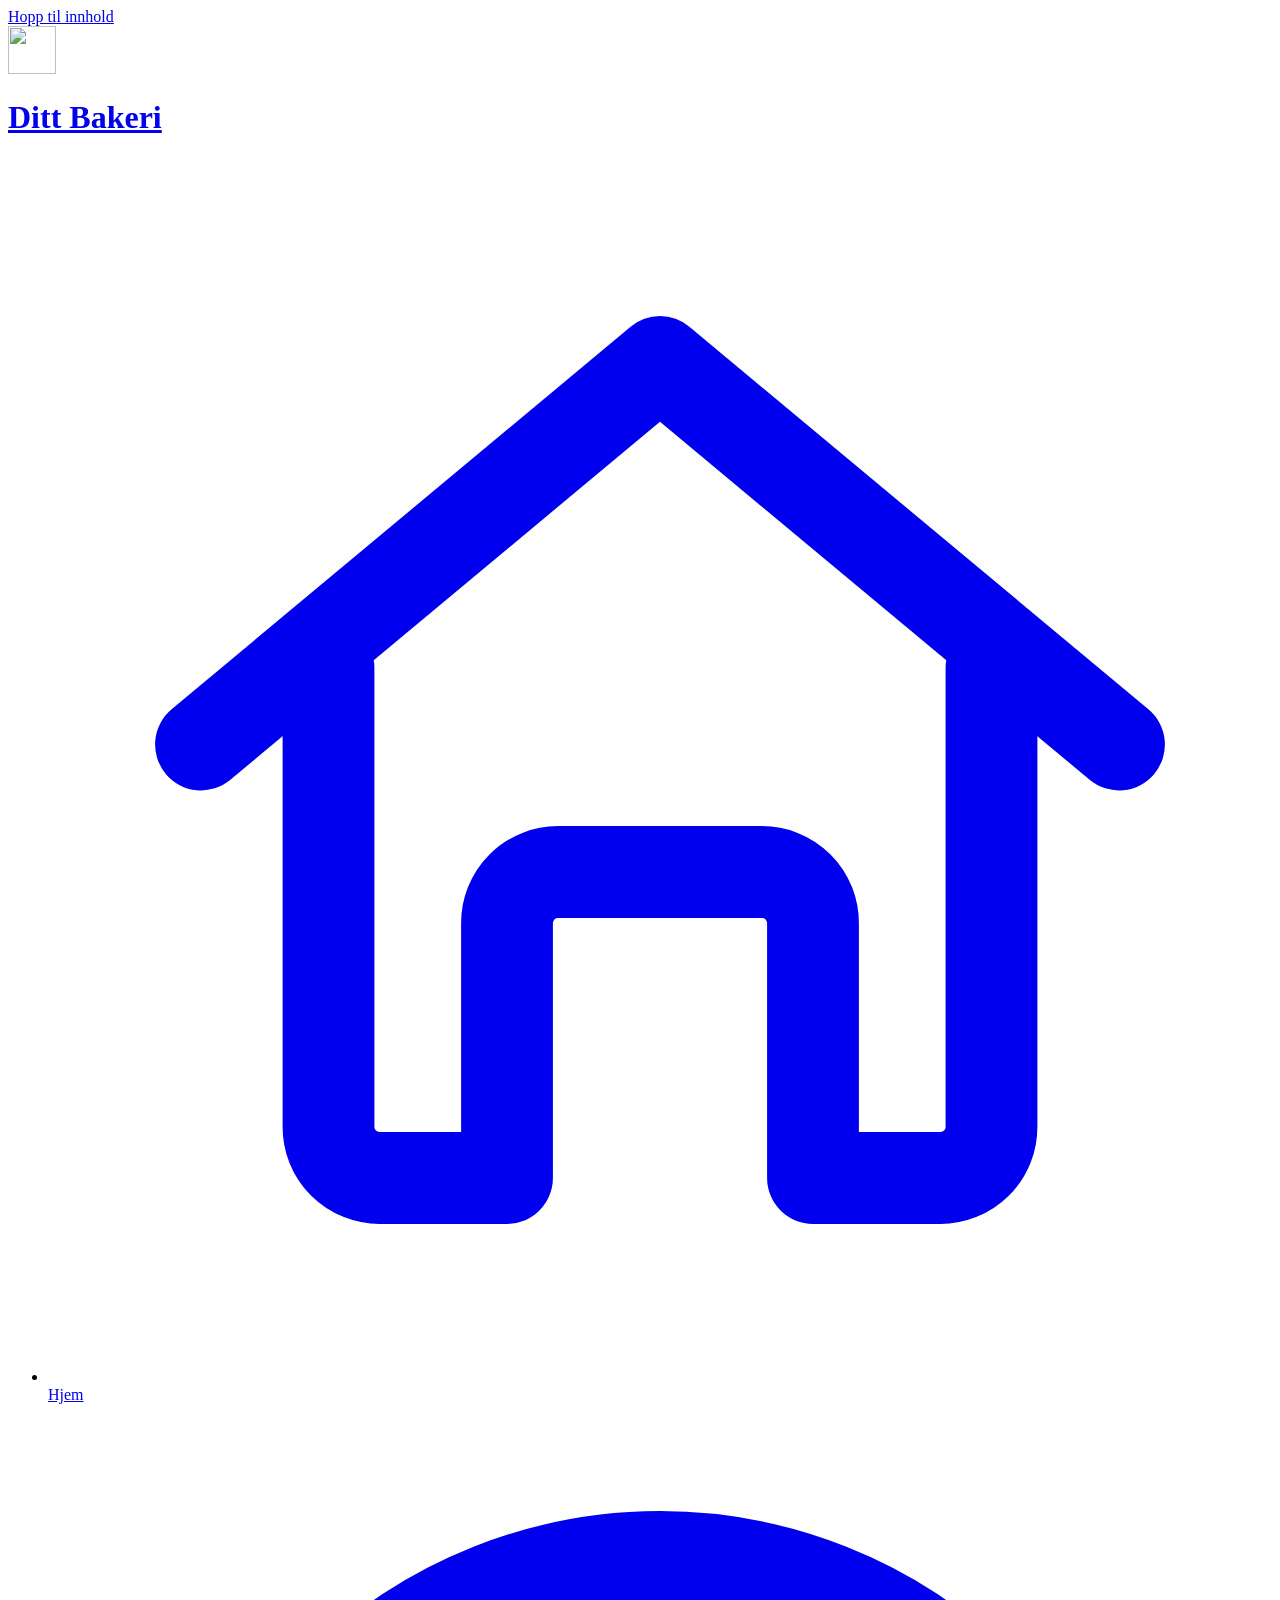
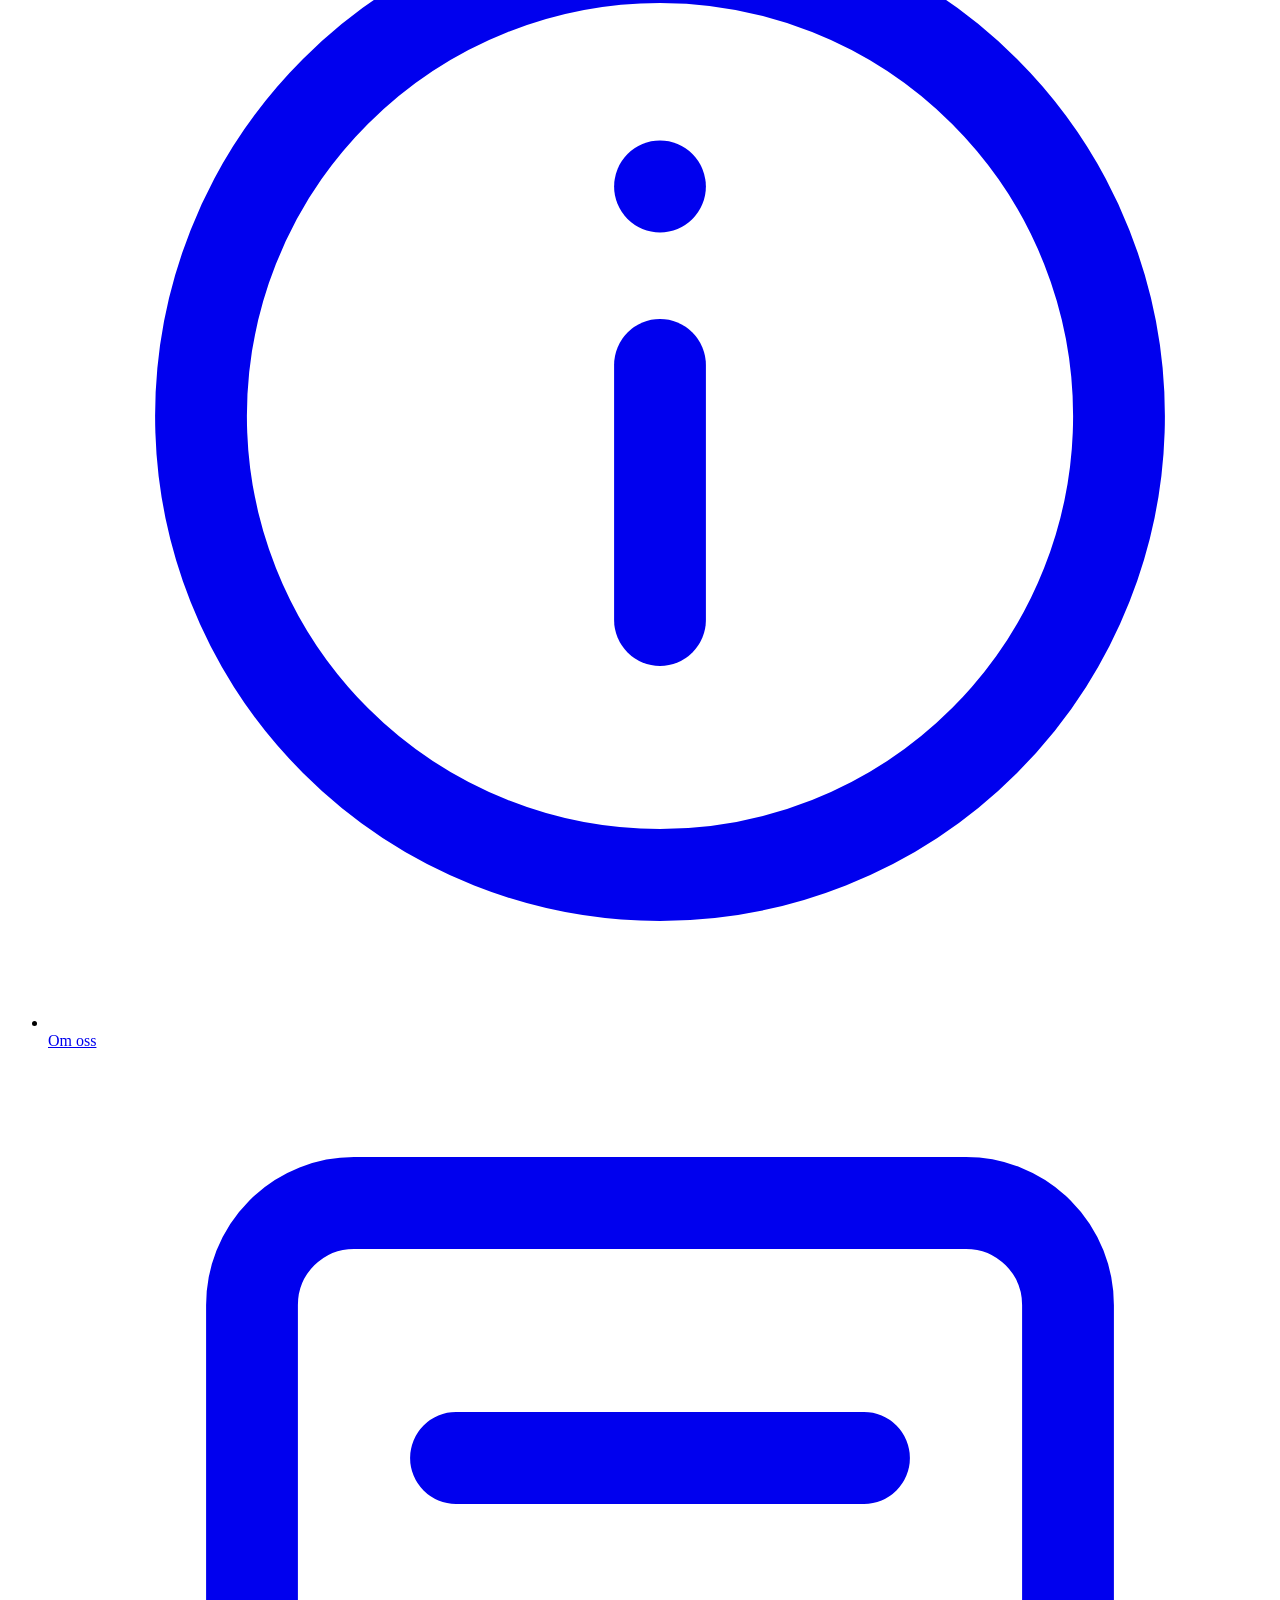
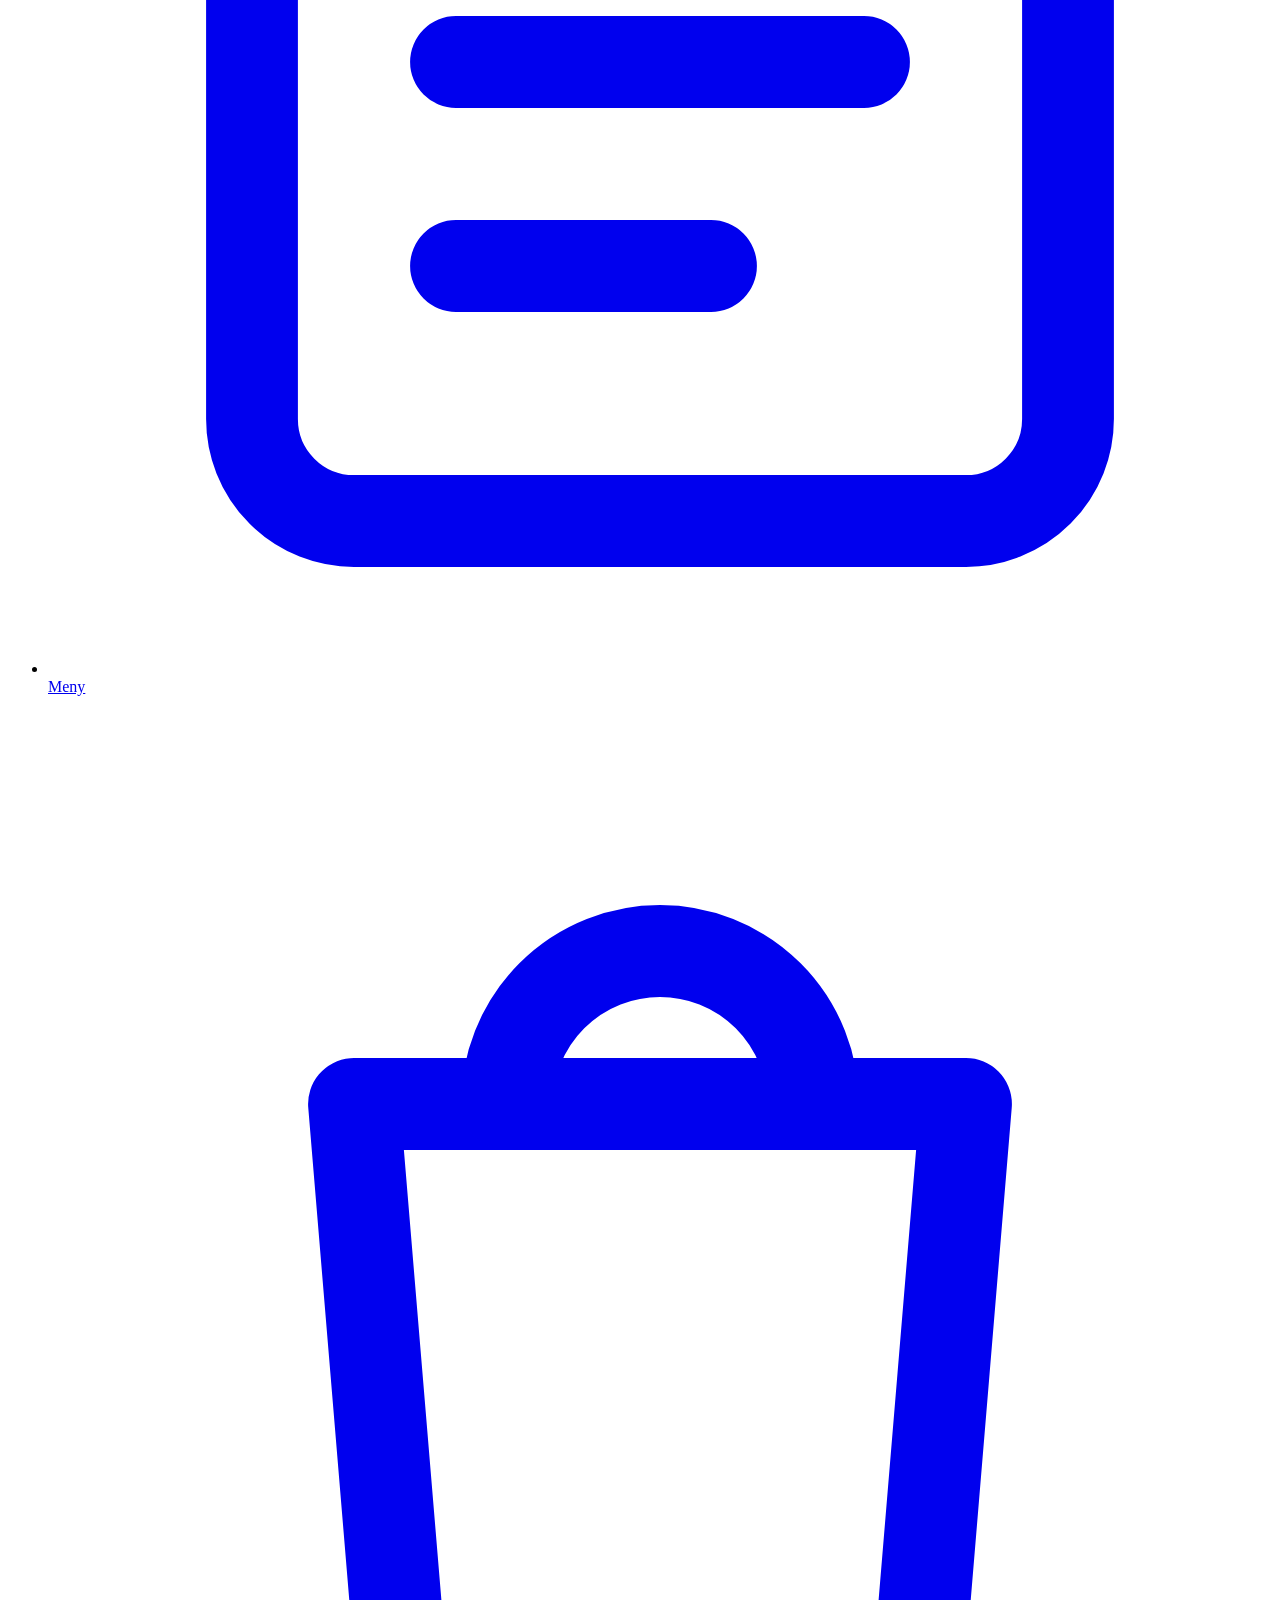
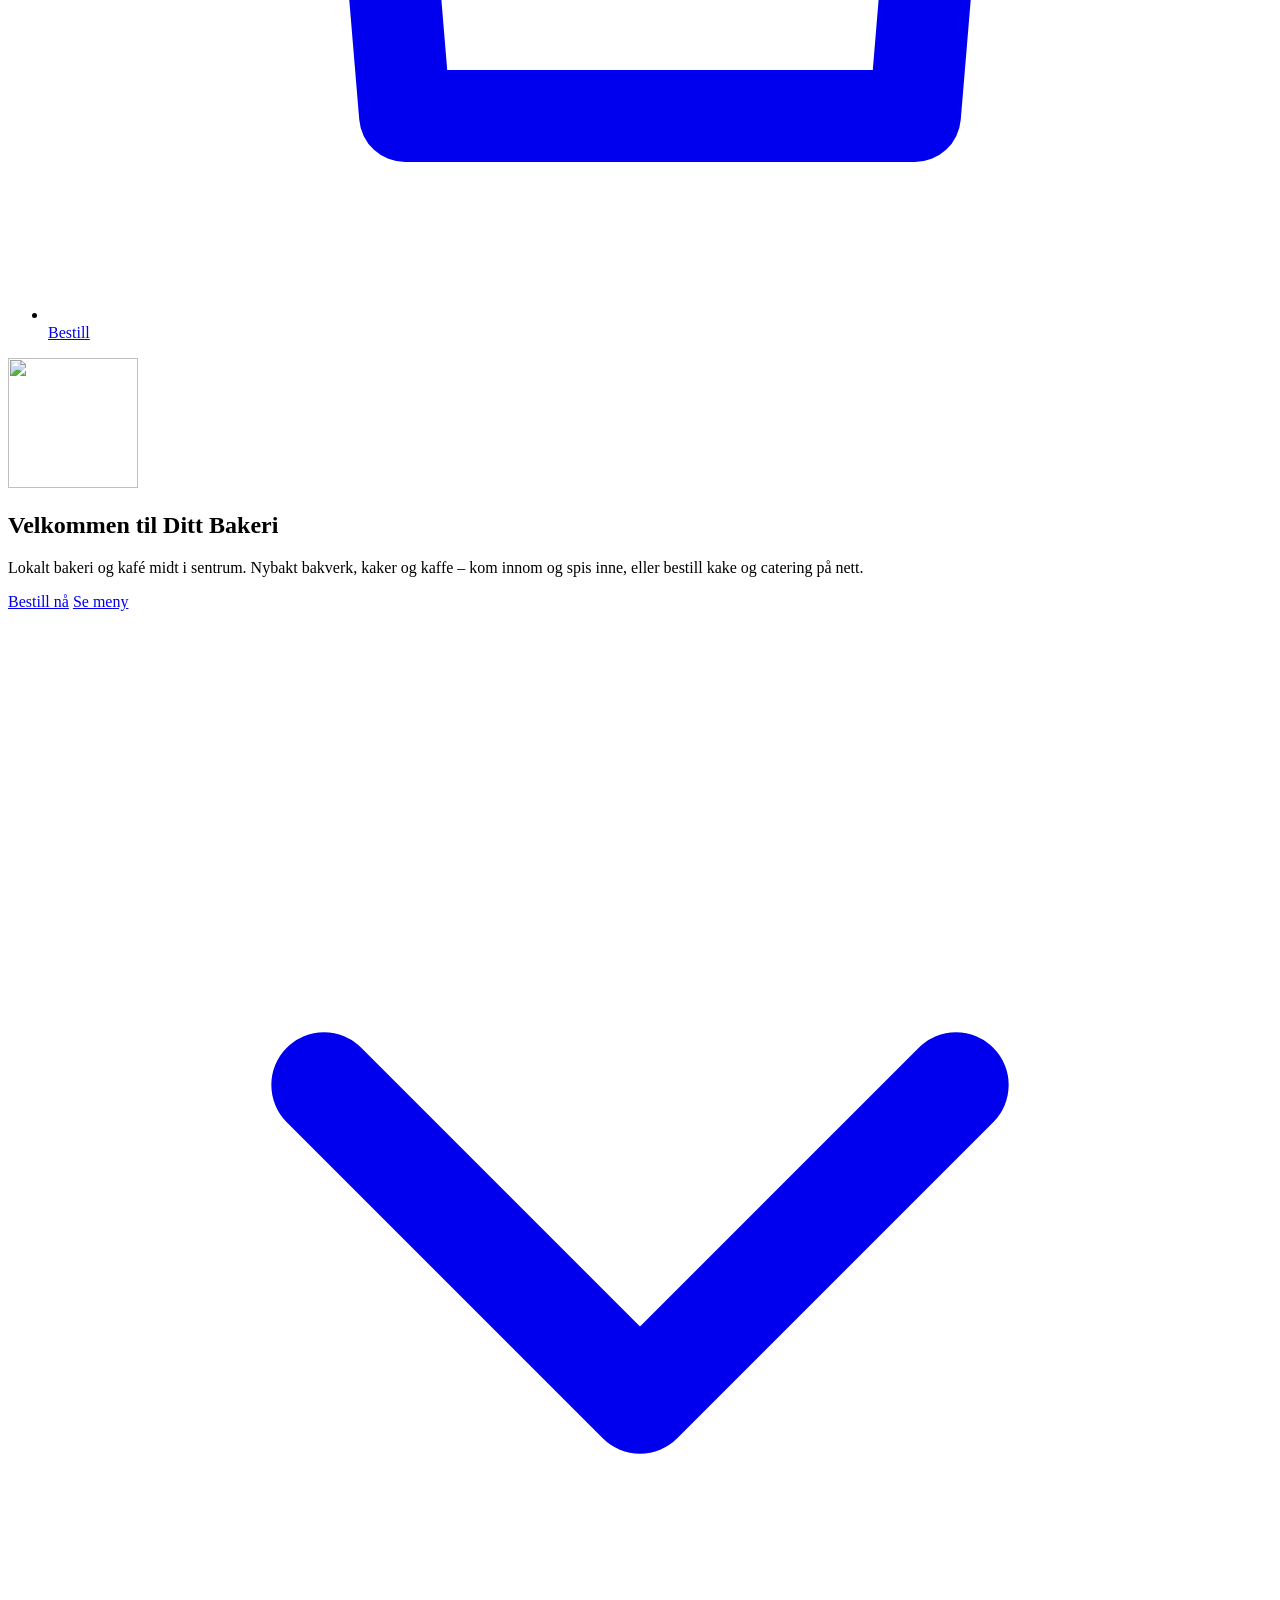
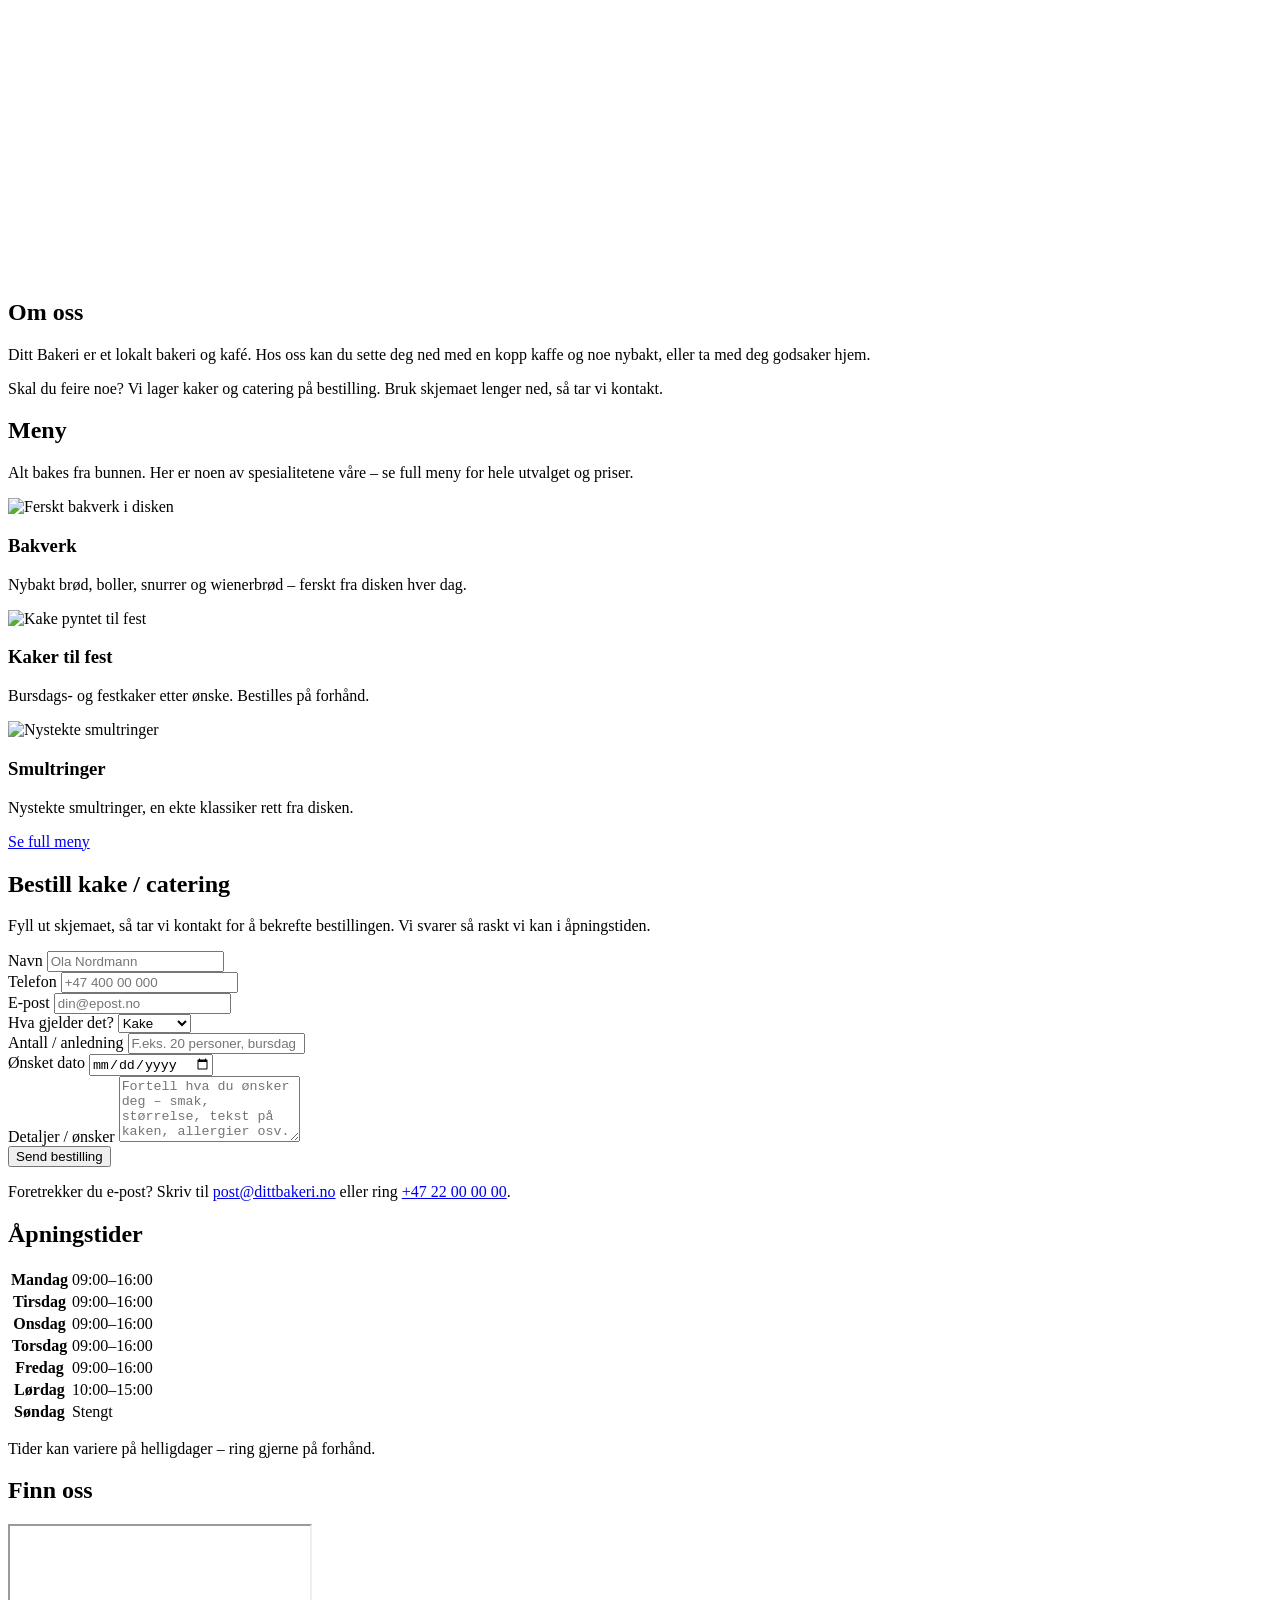
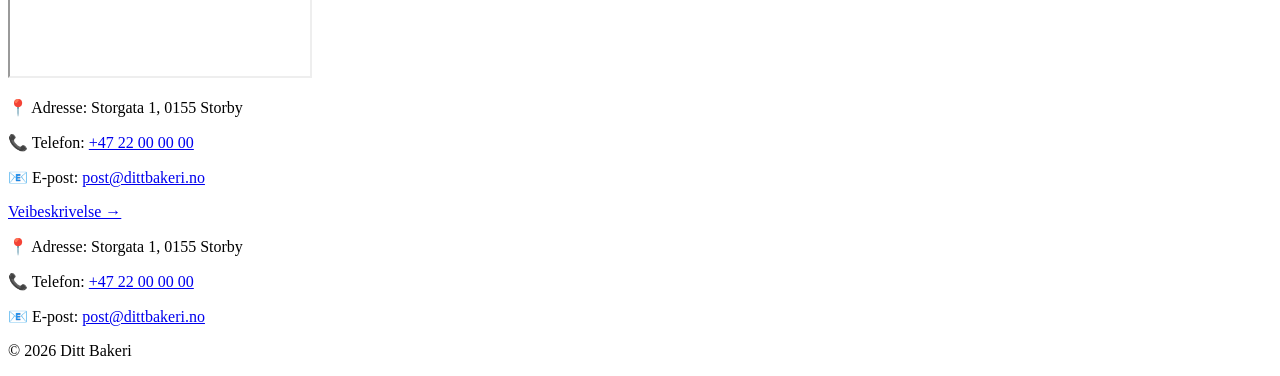
==== commit 63448e2f: "Gjor Grinaker om til en instans av bakeri-mal All delt kode (CSS, JS, generiske illustrasjoner) komm" ====
--- a/index.html
+++ b/index.html
@@ -3,130 +3,156 @@
 <head>
   <meta charset="UTF-8">
   <meta name="viewport" content="width=device-width, initial-scale=1.0">
+
+  <!-- ═══ GENERERT AV verktoy/publiser.html – ikke rediger for hånd ═══ -->
+  <title>Grinaker bakeri – Bakeri og kafé i Brandbu, Hadeland</title>
   <meta name="description" content="Grinaker bakeri – bakeri og kafé i Brandbu på Hadeland. Nybakt bakverk, kaker og kaffe. Spis inne, eller forhåndsbestill kake og catering på nett.">
-  <title>Grinaker bakeri – Bakeri og kafé i Brandbu, Hadeland</title>
-  <link rel="canonical" href="https://oskaraaserud-dev.github.io/generisk_bakeri/">
-  <link rel="icon" href="Bilder/logo.svg" type="image/svg+xml">
+  <link rel="canonical" href="https://oskaraaserud-dev.github.io/grinaker-bakeri/">
+  <link rel="icon" href="mal/Bilder/logo.svg" type="image/svg+xml">
+  <meta property="og:type" content="website">
+  <meta property="og:site_name" content="Grinaker bakeri">
+  <meta property="og:locale" content="nb_NO">
+  <meta property="og:title" content="Grinaker bakeri – Bakeri og kafé i Brandbu, Hadeland">
+  <meta property="og:description" content="Grinaker bakeri – bakeri og kafé i Brandbu på Hadeland. Nybakt bakverk, kaker og kaffe. Spis inne, eller forhåndsbestill kake og catering på nett.">
+  <meta property="og:url" content="https://oskaraaserud-dev.github.io/grinaker-bakeri/">
+  <meta property="og:image" content="https://oskaraaserud-dev.github.io/grinaker-bakeri/Bilder/delingsbilde.png">
+  <meta property="og:image:width" content="1200">
+  <meta property="og:image:height" content="630">
+  <meta property="og:image:alt" content="Grinaker bakeri – bakeri og kafé i Brandbu">
+  <meta name="twitter:card" content="summary_large_image">
+  <meta name="twitter:image" content="https://oskaraaserud-dev.github.io/grinaker-bakeri/Bilder/delingsbilde.png">
+  <script type="application/ld+json">
+{
+  "@context": "https://schema.org",
+  "@type": "Bakery",
+  "@id": "https://oskaraaserud-dev.github.io/grinaker-bakeri/",
+  "name": "Grinaker bakeri",
+  "url": "https://oskaraaserud-dev.github.io/grinaker-bakeri/",
+  "image": "https://oskaraaserud-dev.github.io/grinaker-bakeri/Bilder/delingsbilde.png",
+  "telephone": "+47 61 33 03 29",
+  "email": "grinakerbaker@gmail.com",
+  "priceRange": "$$",
+  "servesCuisine": [
+    "Bakverk",
+    "Kaker",
+    "Kaffe"
+  ],
+  "areaServed": "Hadeland",
+  "address": {
+    "@type": "PostalAddress",
+    "streetAddress": "Storlinna 48",
+    "addressLocality": "Brandbu",
+    "postalCode": "2760",
+    "addressRegion": "Innlandet",
+    "addressCountry": "NO"
+  },
+  "geo": {
+    "@type": "GeoCoordinates",
+    "latitude": 60.420278,
+    "longitude": 10.5093771
+  },
+  "openingHoursSpecification": [
+    {
+      "@type": "OpeningHoursSpecification",
+      "dayOfWeek": [
+        "Monday",
+        "Tuesday",
+        "Wednesday",
+        "Saturday"
+      ],
+      "opens": "09:00",
+      "closes": "15:00"
+    },
+    {
+      "@type": "OpeningHoursSpecification",
+      "dayOfWeek": [
+        "Thursday",
+        "Friday"
+      ],
+      "opens": "09:00",
+      "closes": "16:00"
+    }
+  ],
+  "sameAs": [
+    "https://www.facebook.com/p/Grinaker-Bakeri-As-100084157203045/"
+  ],
+  "hasMenu": "https://oskaraaserud-dev.github.io/grinaker-bakeri/Meny.html"
+}
+  </script>
+  <!-- ═══════════════════ SLUTT GENERERT BLOKK ═══════════════════ -->
+
   <link rel="preconnect" href="https://fonts.googleapis.com">
   <link rel="preconnect" href="https://fonts.gstatic.com" crossorigin>
   <link href="https://fonts.googleapis.com/css2?family=Quicksand:wght@500;600;700&display=swap" rel="stylesheet">
-  <link rel="stylesheet" href="CSS/style.css">
-  <meta property="og:type" content="website">
-  <meta property="og:site_name" content="Grinaker bakeri">
-  <meta property="og:locale" content="nb_NO">
-  <meta property="og:title" content="Grinaker bakeri – Bakeri og kafé i Brandbu">
-  <meta property="og:description" content="Nybakt bakverk, kaker og kaffe i Brandbu på Hadeland. Spis inne, eller forhåndsbestill kake og catering på nett.">
-  <meta property="og:url" content="https://oskaraaserud-dev.github.io/generisk_bakeri/">
-  <meta property="og:image" content="https://oskaraaserud-dev.github.io/generisk_bakeri/Bilder/delingsbilde.png">
-  <meta property="og:image:width" content="1200">
-  <meta property="og:image:height" content="630">
-  <meta property="og:image:alt" content="Grinaker bakeri – bakeri og kafé i Brandbu">
-  <meta name="twitter:image" content="https://oskaraaserud-dev.github.io/generisk_bakeri/Bilder/delingsbilde.png">
-  <meta name="twitter:card" content="summary_large_image">
-  <script type="application/ld+json">
-  {
-    "@context": "https://schema.org",
-    "@type": "Bakery",
-    "@id": "https://oskaraaserud-dev.github.io/generisk_bakeri/",
-    "name": "Grinaker bakeri",
-    "url": "https://oskaraaserud-dev.github.io/generisk_bakeri/",
-    "image": "https://oskaraaserud-dev.github.io/generisk_bakeri/Bilder/delingsbilde.png",
-    "telephone": "+47 61 33 03 29",
-    "email": "grinakerbaker@gmail.com",
-    "priceRange": "$$",
-    "servesCuisine": ["Bakverk", "Kaker", "Kaffe"],
-    "areaServed": "Hadeland",
-    "address": {
-      "@type": "PostalAddress",
-      "streetAddress": "Storlinna 48",
-      "addressLocality": "Brandbu",
-      "postalCode": "2760",
-      "addressRegion": "Innlandet",
-      "addressCountry": "NO"
-    },
-    "geo": {
-      "@type": "GeoCoordinates",
-      "latitude": 60.4202780,
-      "longitude": 10.5093771
-    },
-    "openingHoursSpecification": [
-      {
-        "@type": "OpeningHoursSpecification",
-        "dayOfWeek": ["Monday", "Tuesday", "Wednesday", "Saturday"],
-        "opens": "09:00",
-        "closes": "15:00"
-      },
-      {
-        "@type": "OpeningHoursSpecification",
-        "dayOfWeek": ["Thursday", "Friday"],
-        "opens": "09:00",
-        "closes": "16:00"
-      }
-    ],
-    "sameAs": ["https://www.facebook.com/p/Grinaker-Bakeri-As-100084157203045/"]
-  }
-  </script>
+  <link rel="stylesheet" href="mal/CSS/style.css">
+
+  <!-- config.js FØR mal.js: mal.js setter fargene på :root med én gang, så du
+       aldri ser malens farger blinke før kundens rekker å tre i kraft. -->
+  <script src="config.js"></script>
+  <script src="mal/JS/mal.js"></script>
+
   <noscript><style>.reveal{opacity:1;transform:none}</style></noscript>
 </head>
 <body>
   <a class="skip-link" href="#innhold">Hopp til innhold</a>
+
   <header class="over-hero">
-  <a class="brand" href="#hjem" aria-label="Grinaker bakeri – til toppen">
-    <img src="Bilder/logo.svg" alt="" class="header-logo" width="48" height="48">
-    <h1>Grinaker bakeri</h1>
-  </a>
-
-  <nav class="kjevle-nav" aria-label="Hovednavigasjon">
-    <span class="kjevle-handle" aria-hidden="true"></span>
-    <span class="kjevle-ring" aria-hidden="true"></span>
-    <ul class="kjevle-list">
-      <li>
-        <a href="#hjem" class="kjevle-link">
-          <span class="kjevle-icon-wrap">
-            <svg viewBox="0 0 24 24" fill="none" stroke="currentColor" stroke-width="1.8" stroke-linecap="round" stroke-linejoin="round" aria-hidden="true"><path d="M3 11.5 12 4l9 7.5"/><path d="M5.5 10v9a1 1 0 0 0 1 1H9v-5a1 1 0 0 1 1-1h4a1 1 0 0 1 1 1v5h2.5a1 1 0 0 0 1-1v-9"/></svg>
-          </span>
-          <span class="kjevle-label">Hjem</span>
-        </a>
-      </li>
-      <li>
-        <a href="#meny" class="kjevle-link">
-          <span class="kjevle-icon-wrap">
-            <svg viewBox="0 0 24 24" fill="none" stroke="currentColor" stroke-width="1.8" stroke-linecap="round" stroke-linejoin="round" aria-hidden="true"><rect x="4" y="3" width="16" height="18" rx="2"/><path d="M8 8h8M8 12h8M8 16h5"/></svg>
-          </span>
-          <span class="kjevle-label">Meny</span>
-        </a>
-      </li>
-      <li>
-        <a href="#om-oss" class="kjevle-link">
-          <span class="kjevle-icon-wrap">
-            <svg viewBox="0 0 24 24" fill="none" stroke="currentColor" stroke-width="1.8" stroke-linecap="round" stroke-linejoin="round" aria-hidden="true"><circle cx="12" cy="12" r="9"/><line x1="12" y1="11" x2="12" y2="16"/><circle cx="12" cy="7.5" r="0.9" fill="currentColor" stroke="none"/></svg>
-          </span>
-          <span class="kjevle-label">Om oss</span>
-        </a>
-      </li>
-      <li>
-        <a href="#bestill" class="kjevle-link">
-          <span class="kjevle-icon-wrap">
-            <svg viewBox="0 0 24 24" fill="none" stroke="currentColor" stroke-width="1.8" stroke-linecap="round" stroke-linejoin="round" aria-hidden="true"><path d="M6 8h12l-1 12H7L6 8z"/><path d="M9 8a3 3 0 0 1 6 0"/></svg>
-          </span>
-          <span class="kjevle-label">Bestill</span>
-        </a>
-      </li>
-    </ul>
-    <span class="kjevle-ring" aria-hidden="true"></span>
-    <span class="kjevle-handle" aria-hidden="true"></span>
-  </nav>
+    <a class="brand" href="#hjem" aria-label="Til toppen">
+      <img src="mal/Bilder/logo.svg" data-bak-src="bilder.logo" alt="" class="header-logo" width="48" height="48">
+      <h1 data-bak="bedrift.navn">Ditt Bakeri</h1>
+    </a>
+
+    <nav class="kjevle-nav" aria-label="Hovednavigasjon">
+      <span class="kjevle-handle" aria-hidden="true"></span>
+      <span class="kjevle-ring" aria-hidden="true"></span>
+      <ul class="kjevle-list">
+        <li>
+          <a href="#hjem" class="kjevle-link">
+            <span class="kjevle-icon-wrap">
+              <svg viewBox="0 0 24 24" fill="none" stroke="currentColor" stroke-width="1.8" stroke-linecap="round" stroke-linejoin="round" aria-hidden="true"><path d="M3 11.5 12 4l9 7.5"/><path d="M5.5 10v9a1 1 0 0 0 1 1H9v-5a1 1 0 0 1 1-1h4a1 1 0 0 1 1 1v5h2.5a1 1 0 0 0 1-1v-9"/></svg>
+            </span>
+            <span class="kjevle-label">Hjem</span>
+          </a>
+        </li>
+        <li>
+          <a href="#om-oss" class="kjevle-link">
+            <span class="kjevle-icon-wrap">
+              <svg viewBox="0 0 24 24" fill="none" stroke="currentColor" stroke-width="1.8" stroke-linecap="round" stroke-linejoin="round" aria-hidden="true"><circle cx="12" cy="12" r="9"/><line x1="12" y1="11" x2="12" y2="16"/><circle cx="12" cy="7.5" r="0.9" fill="currentColor" stroke="none"/></svg>
+            </span>
+            <span class="kjevle-label">Om oss</span>
+          </a>
+        </li>
+        <li>
+          <a href="Meny.html" class="kjevle-link">
+            <span class="kjevle-icon-wrap">
+              <svg viewBox="0 0 24 24" fill="none" stroke="currentColor" stroke-width="1.8" stroke-linecap="round" stroke-linejoin="round" aria-hidden="true"><rect x="4" y="3" width="16" height="18" rx="2"/><path d="M8 8h8M8 12h8M8 16h5"/></svg>
+            </span>
+            <span class="kjevle-label">Meny</span>
+          </a>
+        </li>
+        <li>
+          <a href="#bestill" class="kjevle-link">
+            <span class="kjevle-icon-wrap">
+              <svg viewBox="0 0 24 24" fill="none" stroke="currentColor" stroke-width="1.8" stroke-linecap="round" stroke-linejoin="round" aria-hidden="true"><path d="M6 8h12l-1 12H7L6 8z"/><path d="M9 8a3 3 0 0 1 6 0"/></svg>
+            </span>
+            <span class="kjevle-label">Bestill</span>
+          </a>
+        </li>
+      </ul>
+      <span class="kjevle-ring" aria-hidden="true"></span>
+      <span class="kjevle-handle" aria-hidden="true"></span>
+    </nav>
   </header>
 
   <section class="hero-full" id="hjem">
     <div class="hero-full__bg" aria-hidden="true"></div>
     <div class="hero-full__content">
-      <img src="Bilder/logo.svg" alt="" class="hero-full__logo reveal is-visible" width="130" height="130">
-      <h2 class="reveal is-visible reveal-delay-1">Velkommen til Grinaker bakeri</h2>
-      <p class="reveal is-visible reveal-delay-2">Bakeri og kafé midt i Brandbu på Hadeland. Nybakt bakverk, kaker og kaffe – kom innom og spis inne, eller bestill kake og catering på nett.</p>
+      <img src="mal/Bilder/logo.svg" data-bak-src="bilder.logo" alt="" class="hero-full__logo reveal is-visible" width="130" height="130">
+      <h2 class="reveal is-visible reveal-delay-1" data-bak="bedrift.heroTittel">Velkommen til Ditt Bakeri</h2>
+      <p class="reveal is-visible reveal-delay-2" data-bak="bedrift.heroIngress">Lokalt bakeri og kafé midt i sentrum. Nybakt bakverk, kaker og kaffe – kom innom og spis inne, eller bestill kake og catering på nett.</p>
       <div class="hero-full__cta reveal is-visible reveal-delay-3">
         <a href="#bestill" class="knapp">Bestill nå</a>
-        <a href="#meny" class="knapp knapp--sekundaer">Se meny</a>
+        <a href="Meny.html" class="knapp knapp--sekundaer">Se meny</a>
       </div>
     </div>
     <a href="#om-oss" class="scroll-hint" aria-label="Bla ned">
@@ -136,155 +162,159 @@
 
   <main id="innhold">
 
-  <!-- ===== OM OSS ===== -->
-  <section class="reveal" id="om-oss">
-    <h2>Om oss</h2>
-    <p>Grinaker bakeri er et lokalt bakeri og kafé i hjertet av Brandbu. Hos oss kan du sette deg ned med en kopp kaffe og noe nybakt, eller ta med deg godsaker hjem. Vi er glade i lokalsamfunnet på Hadeland – og det er tydeligvis gjensidig: gjestene våre har gitt oss <strong>4,6 av 5 stjerner</strong> på Google.</p>
-    <p>Skal du feire noe? Vi lager kaker og catering på bestilling. Bruk skjemaet lenger ned, så tar vi kontakt.</p>
-  </section>
-
-  <!-- ===== MENY / PRODUKTER =====
-       Ekte produktfoto (fra bakeriets Facebook). Filer i mappa
-       Bilder/: bakverk.jpg, kake.jpg, pavlova.png -->
-  <section class="reveal" id="meny">
-    <h2>Meny</h2>
-    <p class="seksjon-ingress">Alt bakes fra bunnen. Her er noen av spesialitetene våre – fullt utvalg og priser får du i butikken.</p>
-
-    <div class="produkt-grid">
-      <article class="produkt-kort">
-        <img src="Bilder/bakverk.jpg" alt="Ferskt bakverk i disken hos Grinaker bakeri" class="produkt-bilde" width="960" height="960" loading="lazy">
-        <h3>Bakverk</h3>
-        <p>Nybakt brød, boller, snurrer og wienerbrød – ferskt fra disken hver dag.</p>
-      </article>
-
-      <article class="produkt-kort">
-        <img src="Bilder/kake.jpg" alt="Hvit sjokoladekake pyntet med roser fra Grinaker bakeri" class="produkt-bilde" width="1999" height="1111" loading="lazy">
-        <h3>Kaker til fest</h3>
-        <p>Bursdags- og festkaker etter ønske. Bestill via skjemaet under.</p>
-      </article>
-
-      <article class="produkt-kort">
-        <img src="Bilder/pavlova.png" alt="Pavlova med friske bær fra Grinaker bakeri" class="produkt-bilde" width="960" height="960" loading="lazy">
-        <h3>Kaker &amp; desserter</h3>
-        <p>Pavlova, marengs og andre søte fristelser.</p>
-      </article>
-    </div>
-  </section>
-
-  <!-- ===== BESTILLING (FORHÅNDSBESTILLING) ===== -->
-  <section class="reveal" id="bestill">
-    <h2>Bestill kake / catering</h2>
-    <p class="seksjon-ingress">Fyll ut skjemaet, så tar vi kontakt for å bekrefte bestillingen. Vi svarer så raskt vi kan i åpningstiden.</p>
-
-    <!--
-      ┌─────────────────────────────────────────────────────────────────────┐
-      │  FORMSPREE: skjemaet er koblet til (skjema-ID mqerzeoj).          │
-      │  1) Lag gratis konto på https://formspree.io                        │
-      │  2) Opprett et nytt skjema og koble det til grinakerbaker@gmail.com  │
-      │  3) Kopier skjema-ID-en (ser ut som "xldjkabc") og lim den inn       │
-      │     i action-URL-en under i stedet for DIN_FORM_ID.                  │
-      │  Inntil det er gjort, bruk mailto-lenken under skjemaet.             │
-      └─────────────────────────────────────────────────────────────────────┘
-    -->
-    <form class="bestill-skjema" action="https://formspree.io/f/mqerzeoj" method="POST">
-      <input type="hidden" name="_subject" value="Ny bestilling fra nettsiden – Grinaker bakeri">
-      <input type="hidden" name="_next" value="https://oskaraaserud-dev.github.io/generisk_bakeri/takk.html">
-
-      <div class="skjema-rad">
+    <!-- ===== OM OSS ===== -->
+    <section class="reveal" id="om-oss">
+      <h2>Om oss</h2>
+      <div data-bak-avsnitt="bedrift.omOss">
+        <p>Ditt Bakeri er et lokalt bakeri og kafé. Hos oss kan du sette deg ned med en kopp kaffe og noe nybakt, eller ta med deg godsaker hjem.</p>
+        <p>Skal du feire noe? Vi lager kaker og catering på bestilling. Bruk skjemaet lenger ned, så tar vi kontakt.</p>
+      </div>
+    </section>
+
+    <!-- ===== MENY (smakebit) =====
+         Kortene bygges fra config.produkter. Innholdet under er fallback
+         som vises hvis JavaScript er slått av. -->
+    <section class="reveal" id="meny">
+      <h2>Meny</h2>
+      <p class="seksjon-ingress">Alt bakes fra bunnen. Her er noen av spesialitetene våre – se full meny for hele utvalget og priser.</p>
+
+      <div class="produkt-grid">
+        <article class="produkt-kort">
+          <img src="mal/Bilder/produkt.svg" alt="Ferskt bakverk i disken" class="produkt-bilde" width="800" height="800" loading="lazy">
+          <h3>Bakverk</h3>
+          <p>Nybakt brød, boller, snurrer og wienerbrød – ferskt fra disken hver dag.</p>
+        </article>
+        <article class="produkt-kort">
+          <img src="mal/Bilder/produkt.svg" alt="Kake pyntet til fest" class="produkt-bilde" width="800" height="800" loading="lazy">
+          <h3>Kaker til fest</h3>
+          <p>Bursdags- og festkaker etter ønske. Bestilles på forhånd.</p>
+        </article>
+        <article class="produkt-kort">
+          <img src="mal/Bilder/produkt.svg" alt="Nystekte smultringer" class="produkt-bilde" width="800" height="800" loading="lazy">
+          <h3>Smultringer</h3>
+          <p>Nystekte smultringer, en ekte klassiker rett fra disken.</p>
+        </article>
+      </div>
+
+      <div class="meny-cta">
+        <a href="Meny.html" class="knapp">Se full meny</a>
+      </div>
+    </section>
+
+    <!-- ===== BESTILLING =====
+         Skjemaets action/_next/_subject settes fra config.bestilling.
+         Uten Formspree-ID skjules skjemaet, og e-post/telefon vises i stedet –
+         bedre enn et skjema som stille kaster bestillingene i havet. -->
+    <section class="reveal" id="bestill">
+      <h2>Bestill kake / catering</h2>
+      <p class="seksjon-ingress">Fyll ut skjemaet, så tar vi kontakt for å bekrefte bestillingen. Vi svarer så raskt vi kan i åpningstiden.</p>
+
+      <p class="skjema-fallback" data-bak-skjema-mangler hidden>
+        <strong>Skjemaet er ikke koblet opp ennå.</strong> Legg inn en Formspree-ID i
+        <code>config.js</code> for å ta imot bestillinger på nett. Inntil da bruker
+        kundene e-post og telefon under.
+      </p>
+
+      <form class="bestill-skjema" action="" method="POST">
+        <input type="hidden" name="_subject" value="Ny bestilling fra nettsiden">
+        <input type="hidden" name="_next" value="takk.html">
+
+        <div class="skjema-rad">
+          <div class="skjema-felt">
+            <label for="navn">Navn</label>
+            <input type="text" id="navn" name="Navn" autocomplete="name" placeholder="Ola Nordmann" required>
+          </div>
+          <div class="skjema-felt">
+            <label for="telefon">Telefon</label>
+            <input type="tel" id="telefon" name="Telefon" autocomplete="tel" placeholder="+47 400 00 000" required>
+          </div>
+        </div>
+
+        <div class="skjema-rad">
+          <div class="skjema-felt">
+            <label for="epost">E-post</label>
+            <input type="email" id="epost" name="email" autocomplete="email" placeholder="din@epost.no">
+          </div>
+          <div class="skjema-felt">
+            <label for="type">Hva gjelder det?</label>
+            <select id="type" name="Type">
+              <option value="Kake">Kake</option>
+              <option value="Catering">Catering</option>
+              <option value="Annet">Annet</option>
+            </select>
+          </div>
+        </div>
+
+        <div class="skjema-rad">
+          <div class="skjema-felt">
+            <label for="antall">Antall / anledning</label>
+            <input type="text" id="antall" name="Antall/anledning" placeholder="F.eks. 20 personer, bursdag">
+          </div>
+          <div class="skjema-felt">
+            <label for="dato">Ønsket dato</label>
+            <input type="date" id="dato" name="Dato">
+          </div>
+        </div>
+
         <div class="skjema-felt">
-          <label for="navn">Navn</label>
-          <input type="text" id="navn" name="Navn" autocomplete="name" placeholder="Ola Nordmann" required>
-        </div>
-        <div class="skjema-felt">
-          <label for="telefon">Telefon</label>
-          <input type="tel" id="telefon" name="Telefon" autocomplete="tel" placeholder="+47 400 00 000" required>
-        </div>
-      </div>
-
-      <div class="skjema-rad">
-        <div class="skjema-felt">
-          <label for="epost">E-post</label>
-          <input type="email" id="epost" name="email" autocomplete="email" placeholder="din@epost.no">
-        </div>
-        <div class="skjema-felt">
-          <label for="type">Hva gjelder det?</label>
-          <select id="type" name="Type">
-            <option value="Kake">Kake</option>
-            <option value="Catering">Catering</option>
-            <option value="Annet">Annet</option>
-          </select>
-        </div>
-      </div>
-
-      <div class="skjema-rad">
-        <div class="skjema-felt">
-          <label for="antall">Antall / anledning</label>
-          <input type="text" id="antall" name="Antall/anledning" placeholder="F.eks. 20 personer, bursdag">
-        </div>
-        <div class="skjema-felt">
-          <label for="dato">Ønsket dato</label>
-          <input type="date" id="dato" name="Dato">
-        </div>
-      </div>
-
-      <div class="skjema-felt">
-        <label for="melding">Detaljer / ønsker</label>
-        <textarea id="melding" name="Melding" rows="4" placeholder="Fortell hva du ønsker deg – smak, størrelse, tekst på kaken, allergier osv."></textarea>
-      </div>
-
-      <button type="submit" class="knapp">Send bestilling</button>
-    </form>
-
-    <p class="skjema-fallback">Foretrekker du e-post? Skriv til
-      <a class="kontakt-lenke" href="mailto:grinakerbaker@gmail.com?subject=Bestilling%20fra%20nettsiden">grinakerbaker@gmail.com</a>
-      eller ring <a class="kontakt-lenke" href="tel:+4761330329">+47 61 33 03 29</a>.
-    </p>
-  </section>
-
-  <!-- ===== ÅPNINGSTIDER ===== -->
-  <section class="reveal" id="apningstider">
-    <h2>Åpningstider</h2>
-    <table class="apningstider">
-      <tr><th scope="row">Mandag</th><td>09:00–15:00</td></tr>
-      <tr><th scope="row">Tirsdag</th><td>09:00–15:00</td></tr>
-      <tr><th scope="row">Onsdag</th><td>09:00–15:00</td></tr>
-      <tr><th scope="row">Torsdag</th><td>09:00–16:00</td></tr>
-      <tr><th scope="row">Fredag</th><td>09:00–16:00</td></tr>
-      <tr><th scope="row">Lørdag</th><td>09:00–15:00</td></tr>
-      <tr><th scope="row">Søndag</th><td>Stengt</td></tr>
-    </table>
-    <p class="apningstider-note">Tider kan variere på helligdager – ring gjerne på forhånd.</p>
-  </section>
-
-  <!-- ===== KART & KONTAKT ===== -->
-  <section class="reveal" id="kontakt">
-    <h2>Finn oss</h2>
-    <div class="kontakt-grid">
-      <div class="kart">
-        <iframe
-          title="Kart som viser Grinaker bakeri i Storlinna 48, Brandbu"
-          src="https://maps.google.com/maps?q=Storlinna%2048,%202760%20Brandbu&z=15&output=embed"
-          loading="lazy" referrerpolicy="no-referrer-when-downgrade" allowfullscreen></iframe>
-      </div>
-      <div class="kontakt-info">
-        <p><span aria-hidden="true">📍</span> <span class="sr-only">Adresse:</span> Storlinna 48, 2760 Brandbu</p>
-        <p><span aria-hidden="true">📞</span> <span class="sr-only">Telefon:</span> <a class="kontakt-lenke" href="tel:+4761330329">+47 61 33 03 29</a></p>
-        <p><span aria-hidden="true">📧</span> <span class="sr-only">E-post:</span> <a class="kontakt-lenke" href="mailto:grinakerbaker@gmail.com">grinakerbaker@gmail.com</a></p>
-        <p>
-          <a class="knapp knapp--sekundaer" href="https://www.google.com/maps/dir/?api=1&destination=Storlinna+48,+2760+Brandbu" target="_blank" rel="noopener noreferrer">Veibeskrivelse →</a>
-        </p>
-      </div>
-    </div>
-  </section>
-
- </main>
- <footer>
-  <p><span aria-hidden="true">📍</span> <span class="sr-only">Adresse:</span> Storlinna 48, 2760 Brandbu</p>
-  <p><span aria-hidden="true">📞</span> <span class="sr-only">Telefon:</span> <a class="kontakt-lenke" href="tel:+4761330329">+47 61 33 03 29</a></p>
-  <p><span aria-hidden="true">📧</span> <span class="sr-only">E-post:</span> <a class="kontakt-lenke" href="mailto:grinakerbaker@gmail.com">grinakerbaker@gmail.com</a></p>
-  <p>© 2026 Grinaker bakeri</p>
-  <a href="https://www.facebook.com/p/Grinaker-Bakeri-As-100084157203045/" target="_blank" rel="noopener noreferrer">Facebook</a>
-</footer>
-  <script src="JS/main.js"></script>
+          <label for="melding">Detaljer / ønsker</label>
+          <textarea id="melding" name="Melding" rows="4" placeholder="Fortell hva du ønsker deg – smak, størrelse, tekst på kaken, allergier osv."></textarea>
+        </div>
+
+        <button type="submit" class="knapp">Send bestilling</button>
+      </form>
+
+      <p class="skjema-fallback">Foretrekker du e-post? Skriv til
+        <a class="kontakt-lenke" data-bak-epost="kontakt.epost" data-bak="kontakt.epost" href="mailto:post@dittbakeri.no">post@dittbakeri.no</a>
+        eller ring <a class="kontakt-lenke" data-bak-tel="kontakt.telefonTel" data-bak="kontakt.telefon" href="tel:+4722000000">+47 22 00 00 00</a>.
+      </p>
+    </section>
+
+    <!-- ===== ÅPNINGSTIDER =====
+         Tabellen bygges fra config.apningstider – samme kilde som JSON-LD i
+         head-en, så tidene kan aldri komme i utakt med hverandre. -->
+    <section class="reveal" id="apningstider">
+      <h2>Åpningstider</h2>
+      <table class="apningstider">
+        <tr><th scope="row">Mandag</th><td>09:00–16:00</td></tr>
+        <tr><th scope="row">Tirsdag</th><td>09:00–16:00</td></tr>
+        <tr><th scope="row">Onsdag</th><td>09:00–16:00</td></tr>
+        <tr><th scope="row">Torsdag</th><td>09:00–16:00</td></tr>
+        <tr><th scope="row">Fredag</th><td>09:00–16:00</td></tr>
+        <tr><th scope="row">Lørdag</th><td>10:00–15:00</td></tr>
+        <tr><th scope="row">Søndag</th><td>Stengt</td></tr>
+      </table>
+      <p class="apningstider-note" data-bak="apningstider.note">Tider kan variere på helligdager – ring gjerne på forhånd.</p>
+    </section>
+
+    <!-- ===== KART & KONTAKT ===== -->
+    <section class="reveal" id="kontakt">
+      <h2>Finn oss</h2>
+      <div class="kontakt-grid">
+        <div class="kart">
+          <iframe title="Kart" src="" loading="lazy" referrerpolicy="no-referrer-when-downgrade" allowfullscreen></iframe>
+        </div>
+        <div class="kontakt-info">
+          <p><span aria-hidden="true">📍</span> <span class="sr-only">Adresse:</span> <span data-bak-adresse>Storgata 1, 0155 Storby</span></p>
+          <p><span aria-hidden="true">📞</span> <span class="sr-only">Telefon:</span> <a class="kontakt-lenke" data-bak-tel="kontakt.telefonTel" data-bak="kontakt.telefon" href="tel:+4722000000">+47 22 00 00 00</a></p>
+          <p><span aria-hidden="true">📧</span> <span class="sr-only">E-post:</span> <a class="kontakt-lenke" data-bak-epost="kontakt.epost" data-bak="kontakt.epost" href="mailto:post@dittbakeri.no">post@dittbakeri.no</a></p>
+          <p>
+            <a class="knapp knapp--sekundaer" data-bak-veibeskrivelse href="#" target="_blank" rel="noopener noreferrer">Veibeskrivelse →</a>
+          </p>
+        </div>
+      </div>
+    </section>
+
+  </main>
+
+  <footer>
+    <p><span aria-hidden="true">📍</span> <span class="sr-only">Adresse:</span> <span data-bak-adresse>Storgata 1, 0155 Storby</span></p>
+    <p><span aria-hidden="true">📞</span> <span class="sr-only">Telefon:</span> <a class="kontakt-lenke" data-bak-tel="kontakt.telefonTel" data-bak="kontakt.telefon" href="tel:+4722000000">+47 22 00 00 00</a></p>
+    <p><span aria-hidden="true">📧</span> <span class="sr-only">E-post:</span> <a class="kontakt-lenke" data-bak-epost="kontakt.epost" data-bak="kontakt.epost" href="mailto:post@dittbakeri.no">post@dittbakeri.no</a></p>
+    <p>© <span data-bak="bedrift.aarstall">2026</span> <span data-bak="bedrift.navn">Ditt Bakeri</span></p>
+    <span data-bak-sosialt></span>
+  </footer>
+
+  <script src="mal/JS/main.js"></script>
 </body>
 </html>
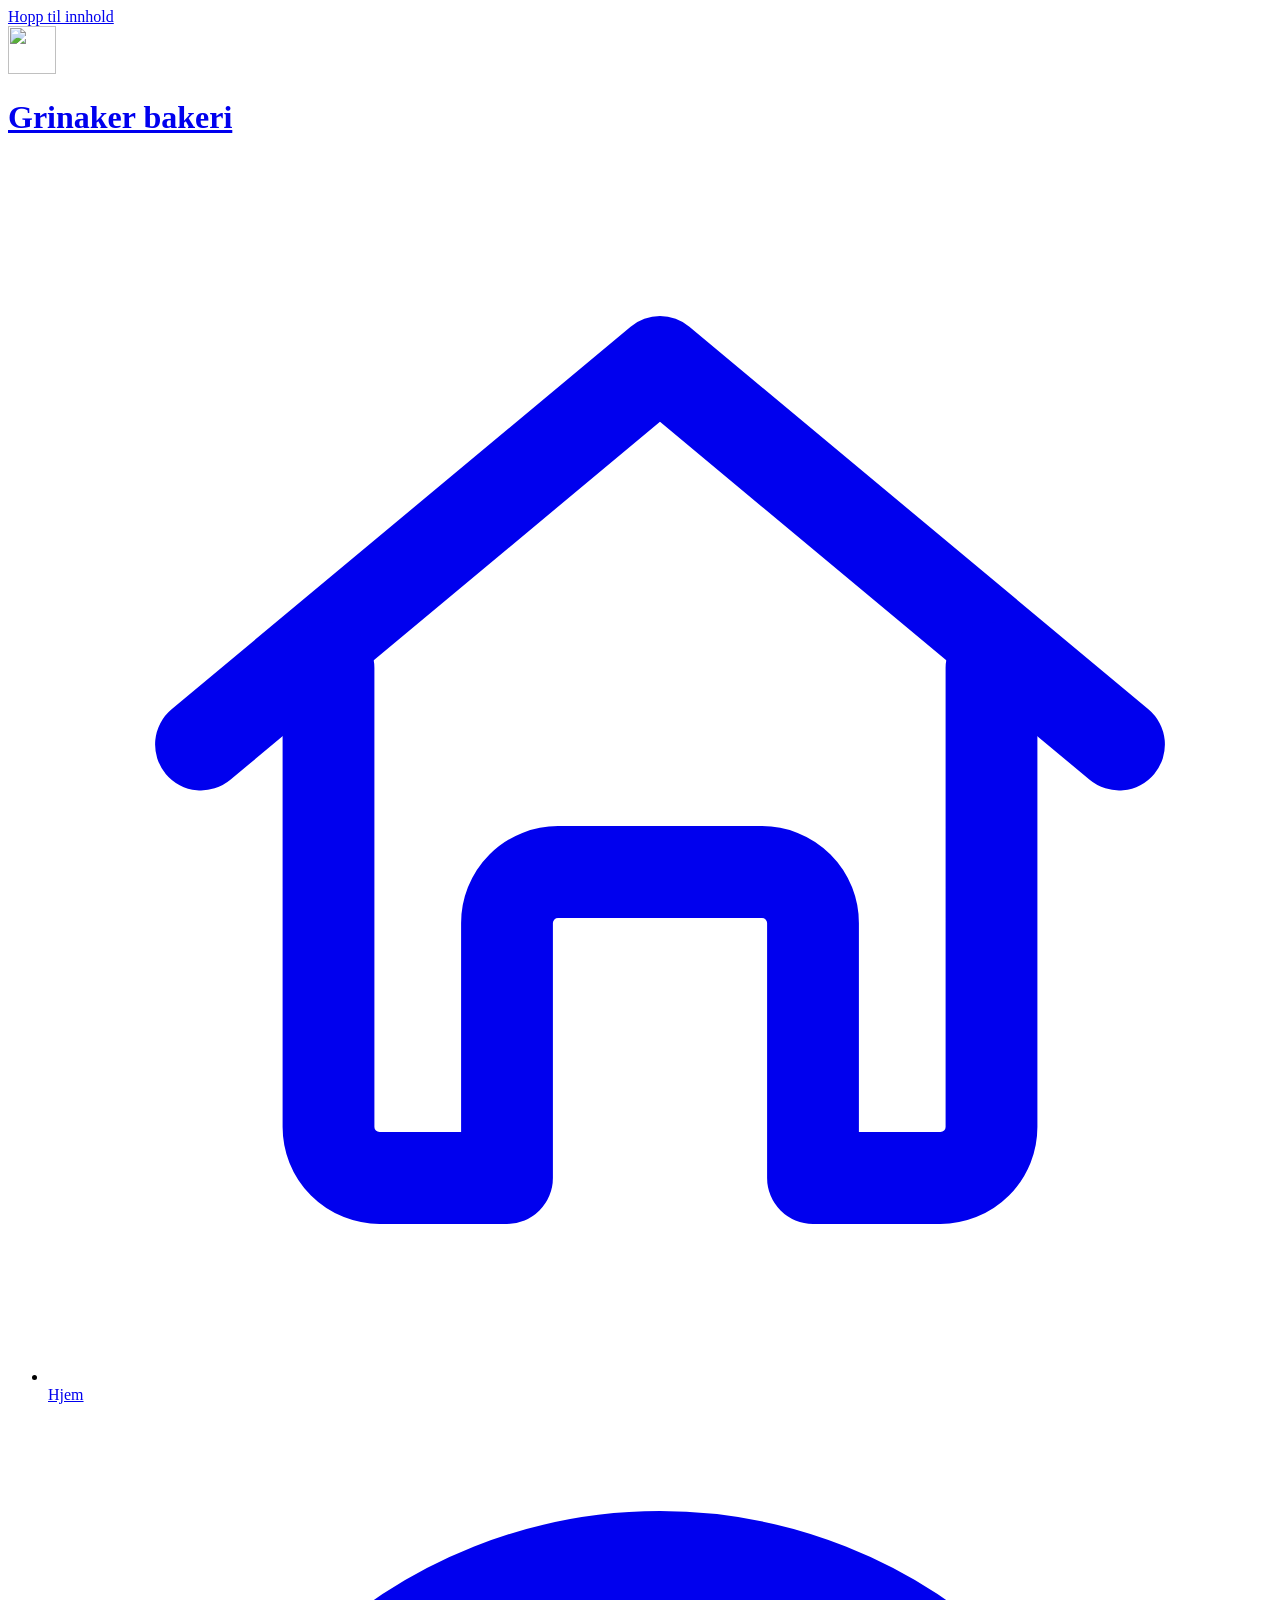
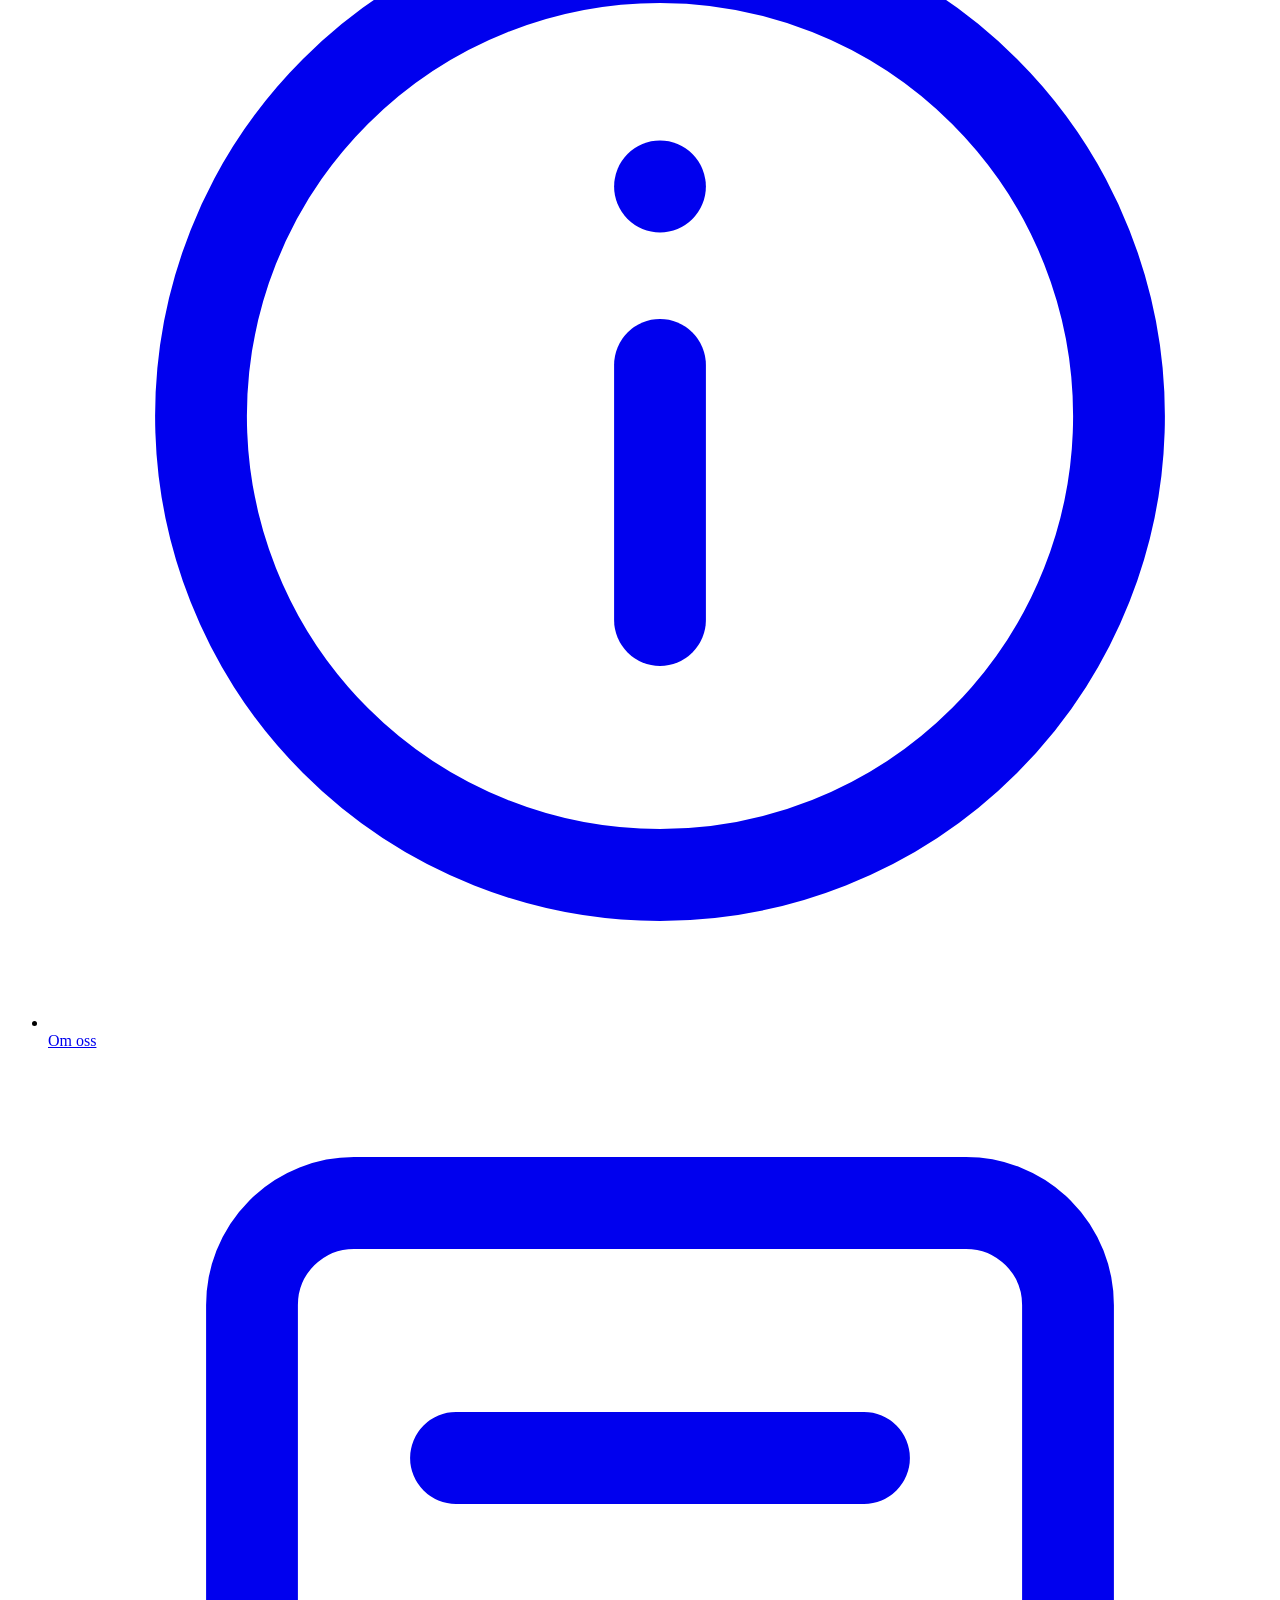
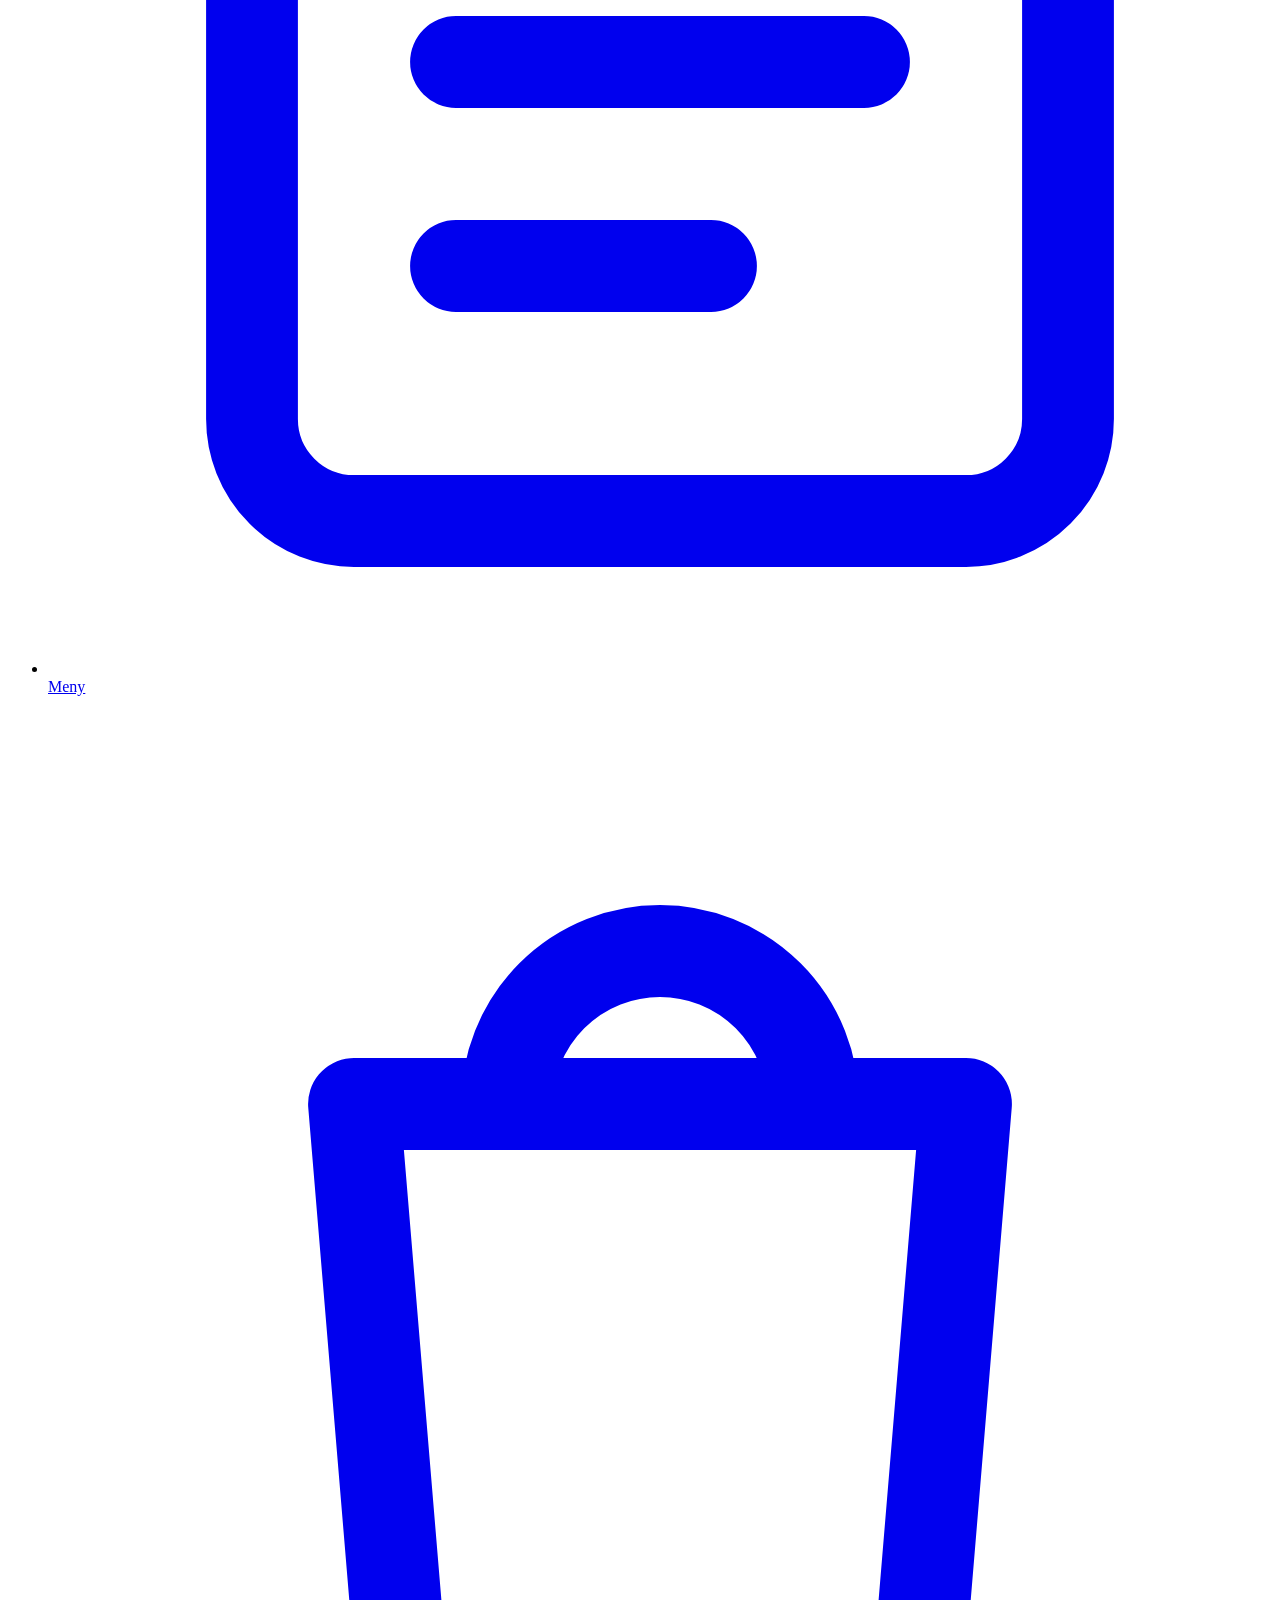
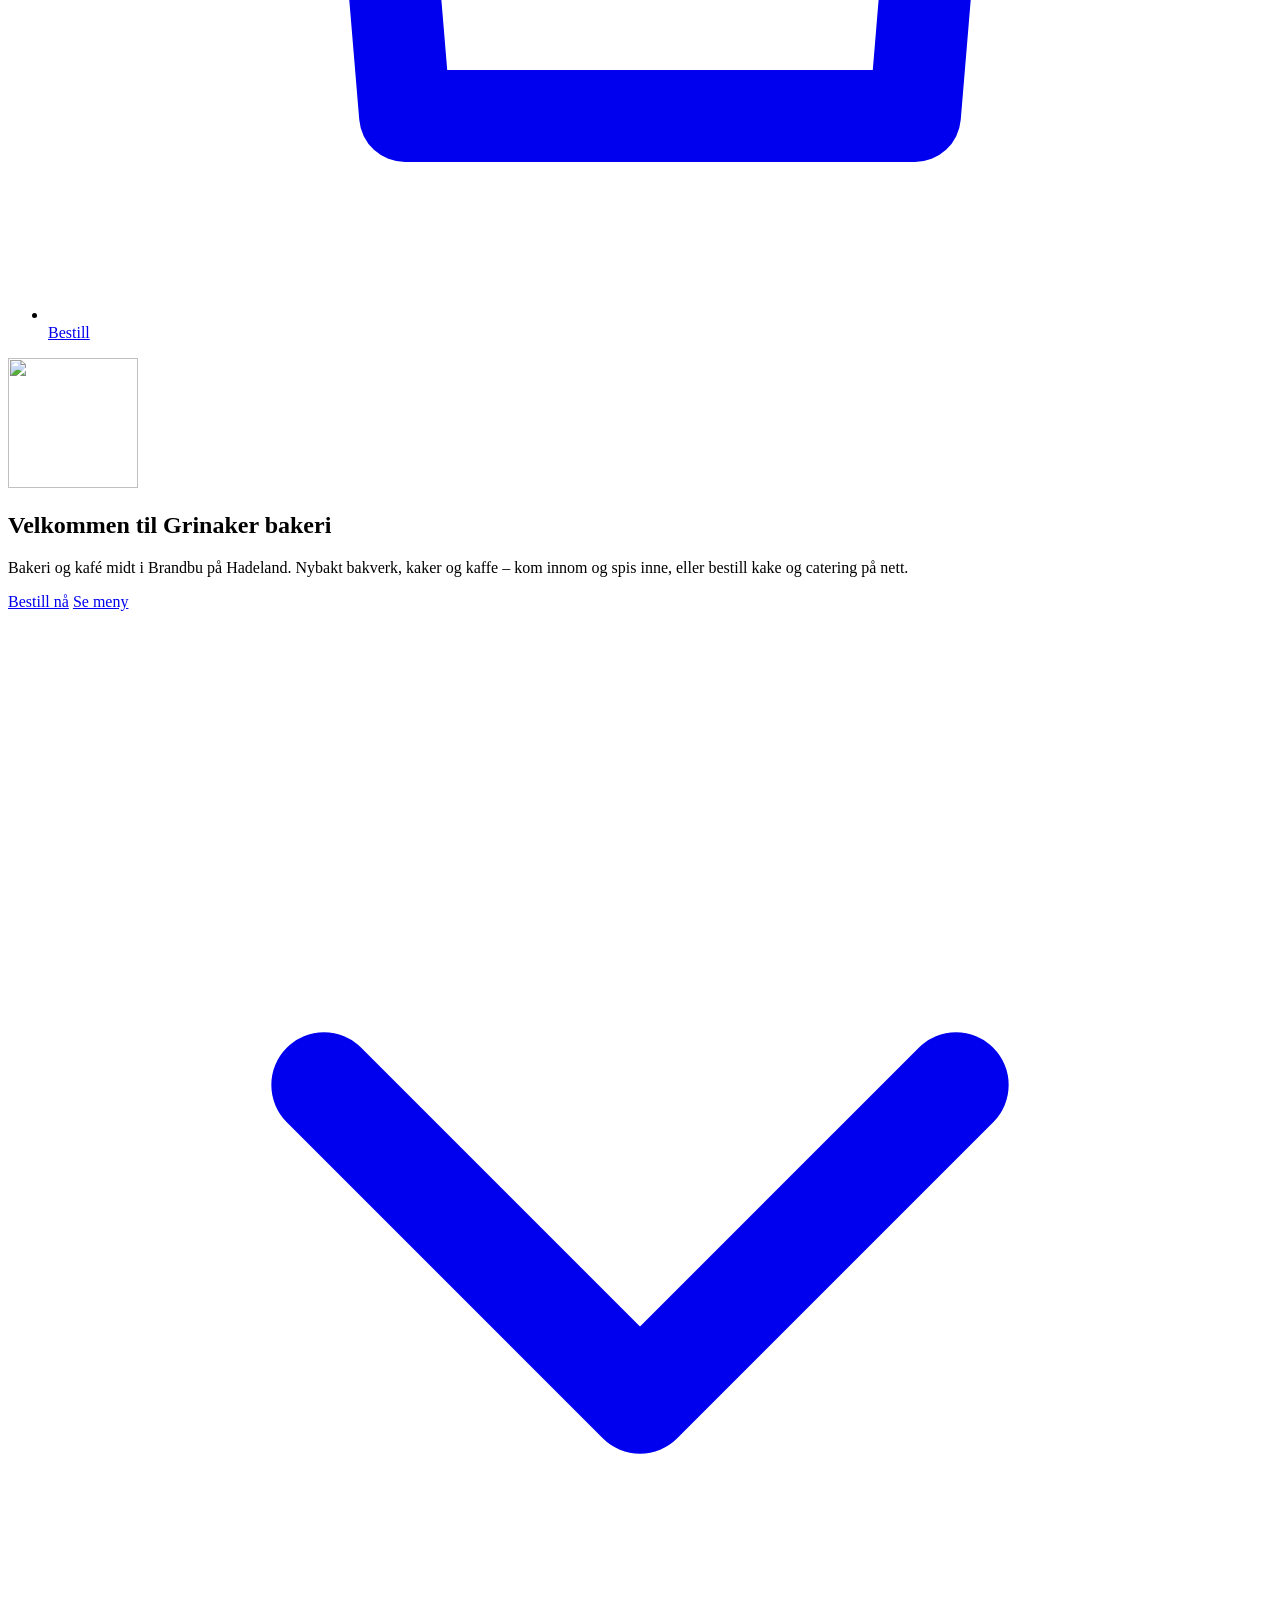
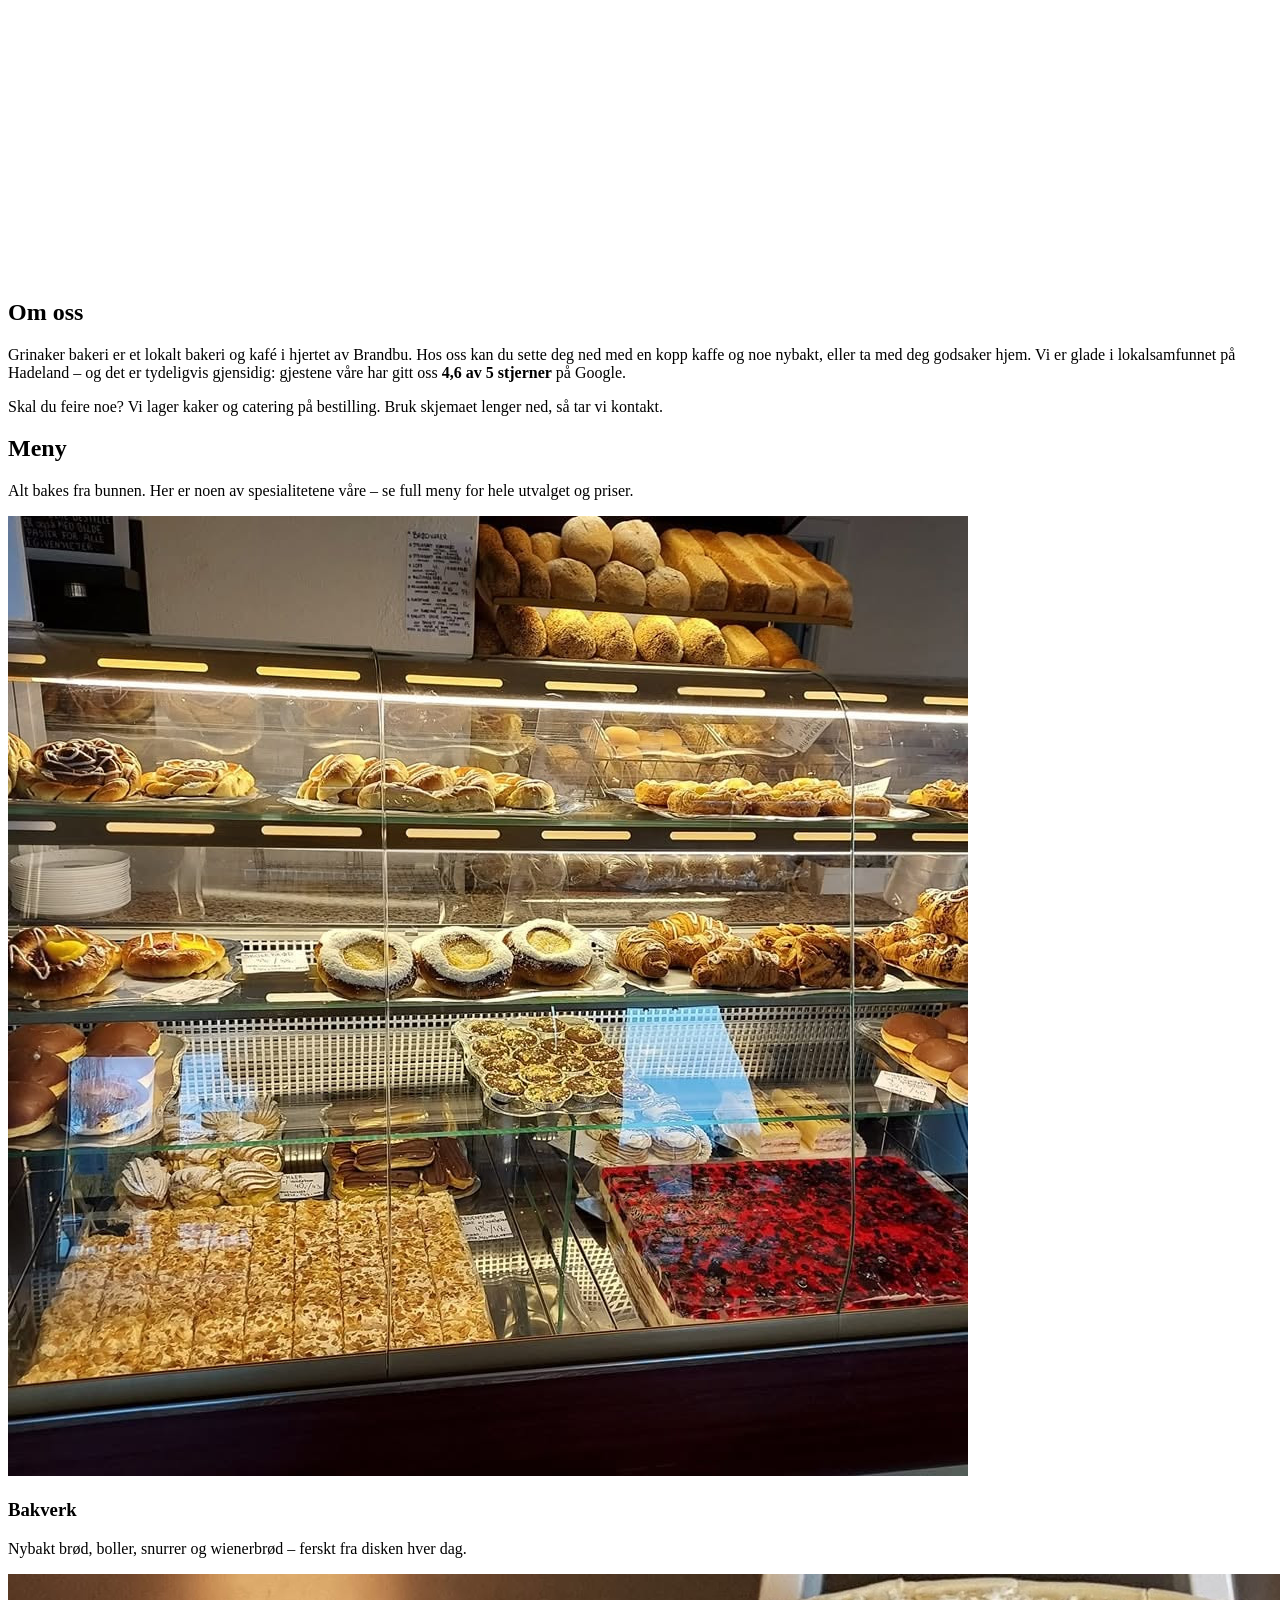
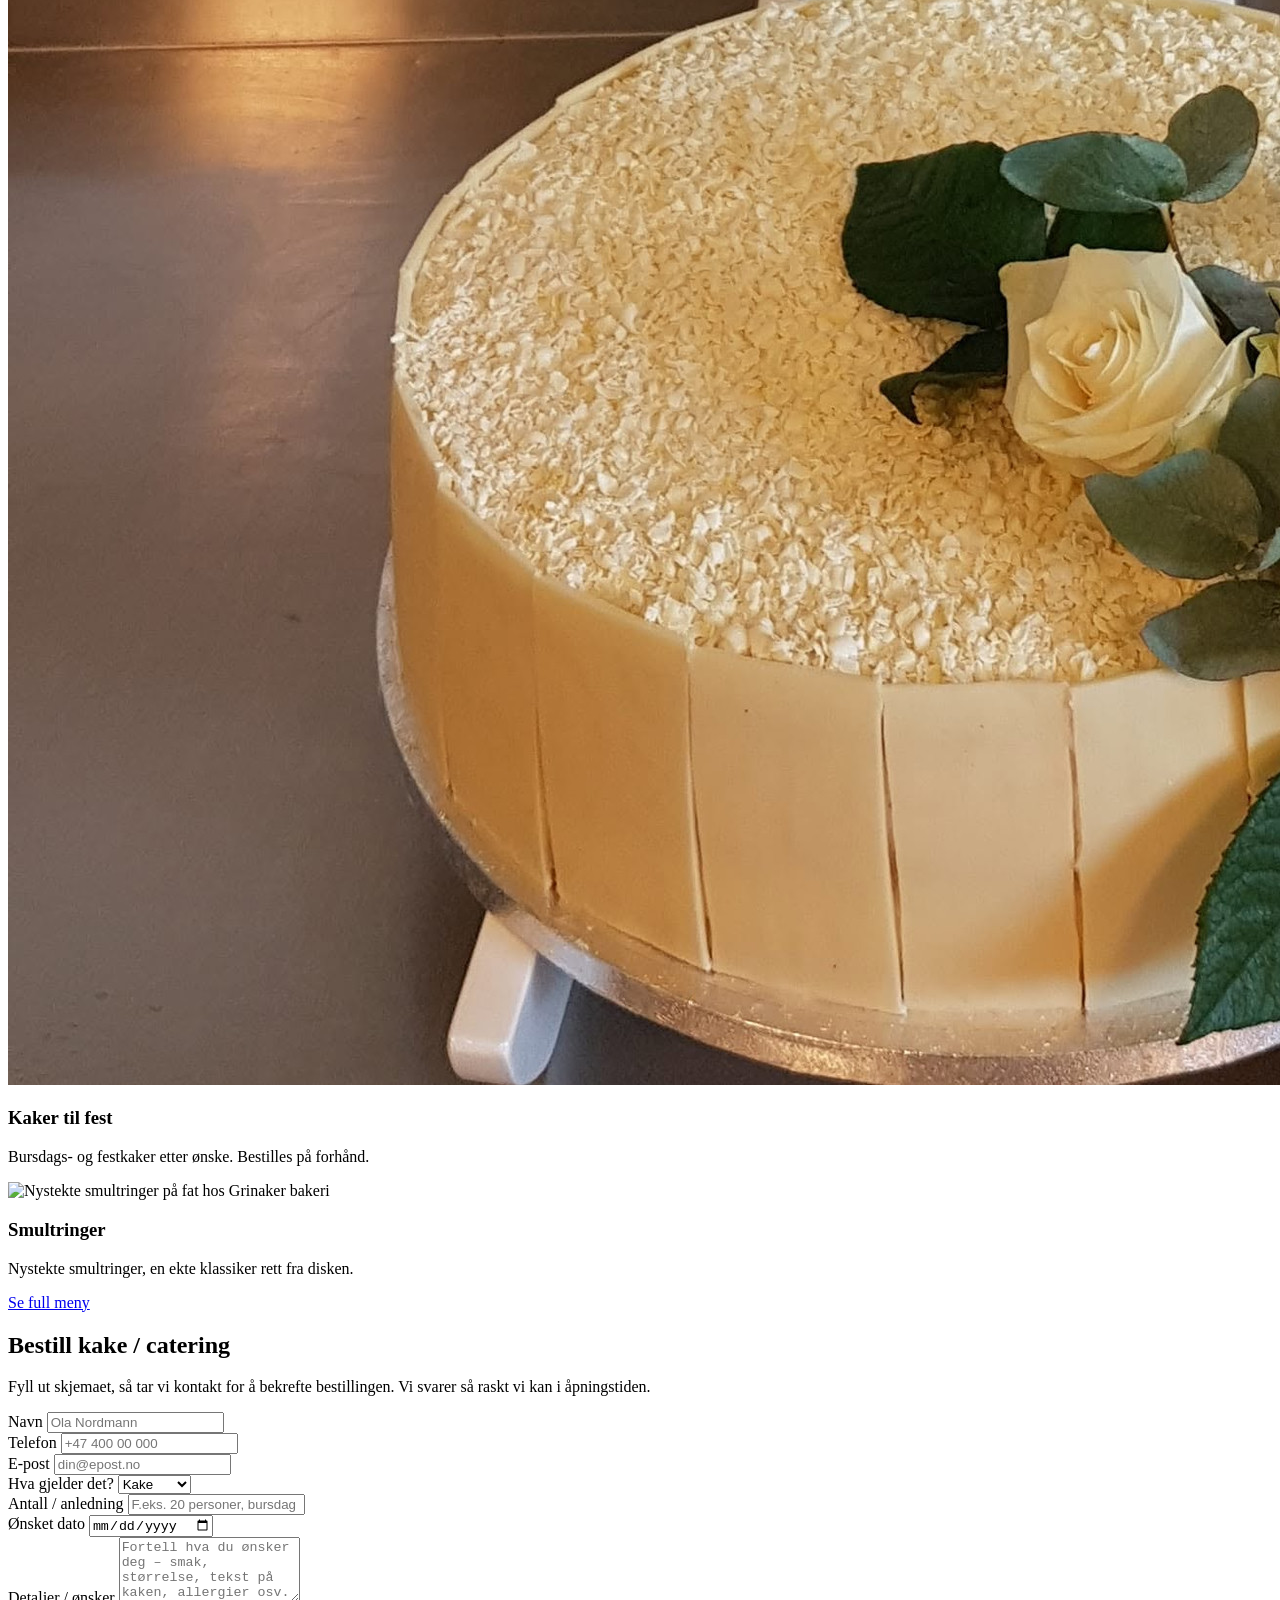
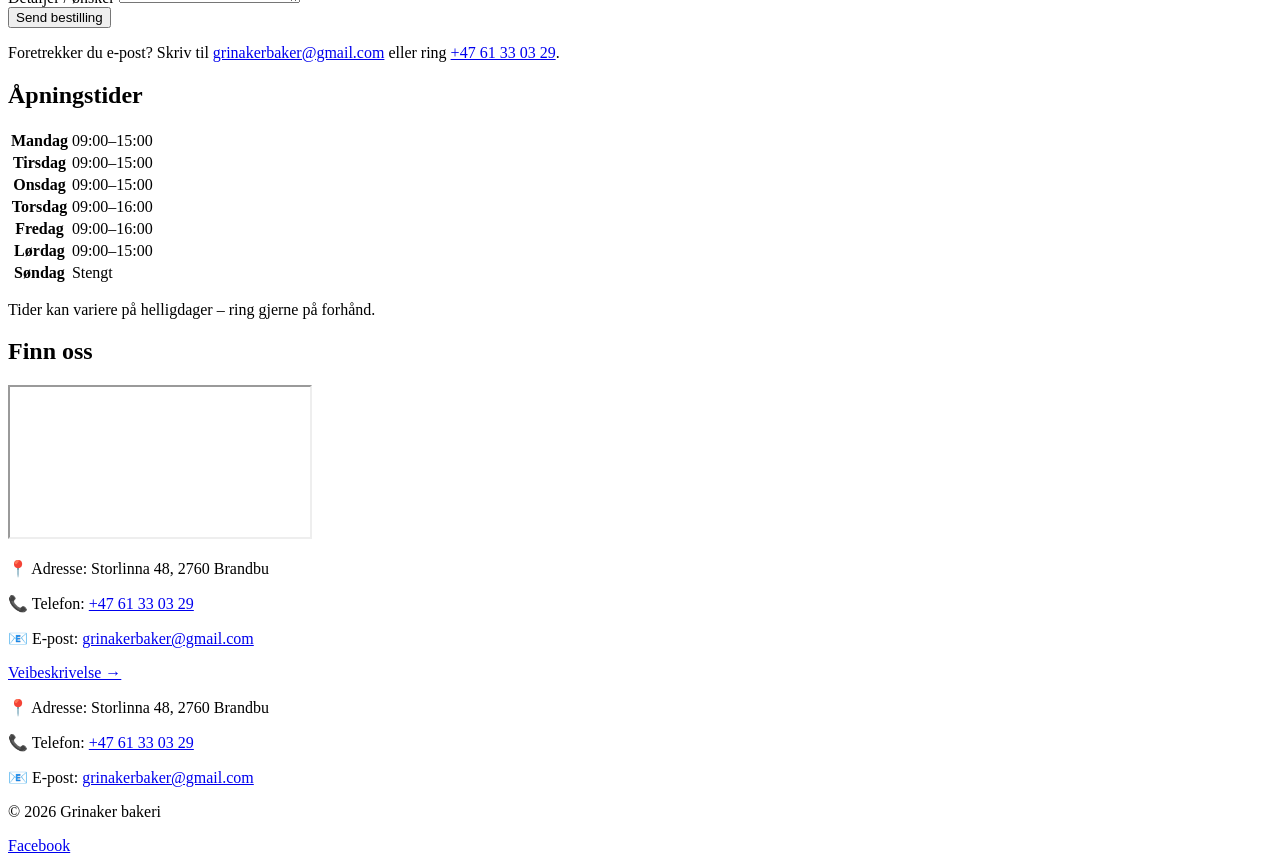
==== commit 33400fcf: "Bak Grinakers data inn i HTML-skallene Skallene arvet malens generiske fallback-tekst. JS byttet den" ====
--- a/index.html
+++ b/index.html
@@ -1,6 +1,5 @@
 <!DOCTYPE html>
-<html lang="nb">
-<head>
+<html lang="nb" style="--brun-mork: #3b1f0e; --brun: #8B4513; --krem: #f5f0eb; --gul: #f5c842; --gul-lys: #ffd966; --tekst-dempet: #5a4636; --kantlinje: #e7dccd; --brun-mork-rgb: 59, 31, 14; --brun-rgb: 139, 69, 19; --hero-bilde: url(&quot;file:///C:/Users/oskar/Prosjekter/grinaker-bakeri/Bilder/hero.jpg&quot;);"><head>
   <meta charset="UTF-8">
   <meta name="viewport" content="width=device-width, initial-scale=1.0">
 
@@ -82,8 +81,8 @@
   <!-- ═══════════════════ SLUTT GENERERT BLOKK ═══════════════════ -->
 
   <link rel="preconnect" href="https://fonts.googleapis.com">
-  <link rel="preconnect" href="https://fonts.gstatic.com" crossorigin>
-  <link href="https://fonts.googleapis.com/css2?family=Quicksand:wght@500;600;700&display=swap" rel="stylesheet">
+  <link rel="preconnect" href="https://fonts.gstatic.com" crossorigin="">
+  <link href="https://fonts.googleapis.com/css2?family=Quicksand:wght@500;600;700&amp;display=swap" rel="stylesheet">
   <link rel="stylesheet" href="mal/CSS/style.css">
 
   <!-- config.js FØR mal.js: mal.js setter fargene på :root med én gang, så du
@@ -99,7 +98,7 @@
   <header class="over-hero">
     <a class="brand" href="#hjem" aria-label="Til toppen">
       <img src="mal/Bilder/logo.svg" data-bak-src="bilder.logo" alt="" class="header-logo" width="48" height="48">
-      <h1 data-bak="bedrift.navn">Ditt Bakeri</h1>
+      <h1 data-bak="bedrift.navn">Grinaker bakeri</h1>
     </a>
 
     <nav class="kjevle-nav" aria-label="Hovednavigasjon">
@@ -109,7 +108,7 @@
         <li>
           <a href="#hjem" class="kjevle-link">
             <span class="kjevle-icon-wrap">
-              <svg viewBox="0 0 24 24" fill="none" stroke="currentColor" stroke-width="1.8" stroke-linecap="round" stroke-linejoin="round" aria-hidden="true"><path d="M3 11.5 12 4l9 7.5"/><path d="M5.5 10v9a1 1 0 0 0 1 1H9v-5a1 1 0 0 1 1-1h4a1 1 0 0 1 1 1v5h2.5a1 1 0 0 0 1-1v-9"/></svg>
+              <svg viewBox="0 0 24 24" fill="none" stroke="currentColor" stroke-width="1.8" stroke-linecap="round" stroke-linejoin="round" aria-hidden="true"><path d="M3 11.5 12 4l9 7.5"></path><path d="M5.5 10v9a1 1 0 0 0 1 1H9v-5a1 1 0 0 1 1-1h4a1 1 0 0 1 1 1v5h2.5a1 1 0 0 0 1-1v-9"></path></svg>
             </span>
             <span class="kjevle-label">Hjem</span>
           </a>
@@ -117,7 +116,7 @@
         <li>
           <a href="#om-oss" class="kjevle-link">
             <span class="kjevle-icon-wrap">
-              <svg viewBox="0 0 24 24" fill="none" stroke="currentColor" stroke-width="1.8" stroke-linecap="round" stroke-linejoin="round" aria-hidden="true"><circle cx="12" cy="12" r="9"/><line x1="12" y1="11" x2="12" y2="16"/><circle cx="12" cy="7.5" r="0.9" fill="currentColor" stroke="none"/></svg>
+              <svg viewBox="0 0 24 24" fill="none" stroke="currentColor" stroke-width="1.8" stroke-linecap="round" stroke-linejoin="round" aria-hidden="true"><circle cx="12" cy="12" r="9"></circle><line x1="12" y1="11" x2="12" y2="16"></line><circle cx="12" cy="7.5" r="0.9" fill="currentColor" stroke="none"></circle></svg>
             </span>
             <span class="kjevle-label">Om oss</span>
           </a>
@@ -125,7 +124,7 @@
         <li>
           <a href="Meny.html" class="kjevle-link">
             <span class="kjevle-icon-wrap">
-              <svg viewBox="0 0 24 24" fill="none" stroke="currentColor" stroke-width="1.8" stroke-linecap="round" stroke-linejoin="round" aria-hidden="true"><rect x="4" y="3" width="16" height="18" rx="2"/><path d="M8 8h8M8 12h8M8 16h5"/></svg>
+              <svg viewBox="0 0 24 24" fill="none" stroke="currentColor" stroke-width="1.8" stroke-linecap="round" stroke-linejoin="round" aria-hidden="true"><rect x="4" y="3" width="16" height="18" rx="2"></rect><path d="M8 8h8M8 12h8M8 16h5"></path></svg>
             </span>
             <span class="kjevle-label">Meny</span>
           </a>
@@ -133,7 +132,7 @@
         <li>
           <a href="#bestill" class="kjevle-link">
             <span class="kjevle-icon-wrap">
-              <svg viewBox="0 0 24 24" fill="none" stroke="currentColor" stroke-width="1.8" stroke-linecap="round" stroke-linejoin="round" aria-hidden="true"><path d="M6 8h12l-1 12H7L6 8z"/><path d="M9 8a3 3 0 0 1 6 0"/></svg>
+              <svg viewBox="0 0 24 24" fill="none" stroke="currentColor" stroke-width="1.8" stroke-linecap="round" stroke-linejoin="round" aria-hidden="true"><path d="M6 8h12l-1 12H7L6 8z"></path><path d="M9 8a3 3 0 0 1 6 0"></path></svg>
             </span>
             <span class="kjevle-label">Bestill</span>
           </a>
@@ -148,15 +147,15 @@
     <div class="hero-full__bg" aria-hidden="true"></div>
     <div class="hero-full__content">
       <img src="mal/Bilder/logo.svg" data-bak-src="bilder.logo" alt="" class="hero-full__logo reveal is-visible" width="130" height="130">
-      <h2 class="reveal is-visible reveal-delay-1" data-bak="bedrift.heroTittel">Velkommen til Ditt Bakeri</h2>
-      <p class="reveal is-visible reveal-delay-2" data-bak="bedrift.heroIngress">Lokalt bakeri og kafé midt i sentrum. Nybakt bakverk, kaker og kaffe – kom innom og spis inne, eller bestill kake og catering på nett.</p>
+      <h2 class="reveal is-visible reveal-delay-1" data-bak="bedrift.heroTittel">Velkommen til Grinaker bakeri</h2>
+      <p class="reveal is-visible reveal-delay-2" data-bak="bedrift.heroIngress">Bakeri og kafé midt i Brandbu på Hadeland. Nybakt bakverk, kaker og kaffe – kom innom og spis inne, eller bestill kake og catering på nett.</p>
       <div class="hero-full__cta reveal is-visible reveal-delay-3">
         <a href="#bestill" class="knapp">Bestill nå</a>
         <a href="Meny.html" class="knapp knapp--sekundaer">Se meny</a>
       </div>
     </div>
     <a href="#om-oss" class="scroll-hint" aria-label="Bla ned">
-      <svg viewBox="0 0 24 24" fill="none" stroke="currentColor" stroke-width="2" stroke-linecap="round" stroke-linejoin="round" aria-hidden="true"><polyline points="6 9 12 15 18 9"/></svg>
+      <svg viewBox="0 0 24 24" fill="none" stroke="currentColor" stroke-width="2" stroke-linecap="round" stroke-linejoin="round" aria-hidden="true"><polyline points="6 9 12 15 18 9"></polyline></svg>
     </a>
   </section>
 
@@ -165,10 +164,7 @@
     <!-- ===== OM OSS ===== -->
     <section class="reveal" id="om-oss">
       <h2>Om oss</h2>
-      <div data-bak-avsnitt="bedrift.omOss">
-        <p>Ditt Bakeri er et lokalt bakeri og kafé. Hos oss kan du sette deg ned med en kopp kaffe og noe nybakt, eller ta med deg godsaker hjem.</p>
-        <p>Skal du feire noe? Vi lager kaker og catering på bestilling. Bruk skjemaet lenger ned, så tar vi kontakt.</p>
-      </div>
+      <div data-bak-avsnitt="bedrift.omOss"><p>Grinaker bakeri er et lokalt bakeri og kafé i hjertet av Brandbu. Hos oss kan du sette deg ned med en kopp kaffe og noe nybakt, eller ta med deg godsaker hjem. Vi er glade i lokalsamfunnet på Hadeland – og det er tydeligvis gjensidig: gjestene våre har gitt oss <strong>4,6 av 5 stjerner</strong> på Google.</p><p>Skal du feire noe? Vi lager kaker og catering på bestilling. Bruk skjemaet lenger ned, så tar vi kontakt.</p></div>
     </section>
 
     <!-- ===== MENY (smakebit) =====
@@ -178,23 +174,7 @@
       <h2>Meny</h2>
       <p class="seksjon-ingress">Alt bakes fra bunnen. Her er noen av spesialitetene våre – se full meny for hele utvalget og priser.</p>
 
-      <div class="produkt-grid">
-        <article class="produkt-kort">
-          <img src="mal/Bilder/produkt.svg" alt="Ferskt bakverk i disken" class="produkt-bilde" width="800" height="800" loading="lazy">
-          <h3>Bakverk</h3>
-          <p>Nybakt brød, boller, snurrer og wienerbrød – ferskt fra disken hver dag.</p>
-        </article>
-        <article class="produkt-kort">
-          <img src="mal/Bilder/produkt.svg" alt="Kake pyntet til fest" class="produkt-bilde" width="800" height="800" loading="lazy">
-          <h3>Kaker til fest</h3>
-          <p>Bursdags- og festkaker etter ønske. Bestilles på forhånd.</p>
-        </article>
-        <article class="produkt-kort">
-          <img src="mal/Bilder/produkt.svg" alt="Nystekte smultringer" class="produkt-bilde" width="800" height="800" loading="lazy">
-          <h3>Smultringer</h3>
-          <p>Nystekte smultringer, en ekte klassiker rett fra disken.</p>
-        </article>
-      </div>
+      <div class="produkt-grid"><article class="produkt-kort"><img src="Bilder/bakverk.jpg" alt="Ferskt bakverk i disken hos Grinaker bakeri" class="produkt-bilde" width="960" height="960" loading="lazy"><h3>Bakverk</h3><p>Nybakt brød, boller, snurrer og wienerbrød – ferskt fra disken hver dag.</p></article><article class="produkt-kort"><img src="Bilder/kake.jpg" alt="Hvit sjokoladekake pyntet med roser fra Grinaker bakeri" class="produkt-bilde" width="1999" height="1111" loading="lazy"><h3>Kaker til fest</h3><p>Bursdags- og festkaker etter ønske. Bestilles på forhånd.</p></article><article class="produkt-kort"><img src="Bilder/smultringer.jpg" alt="Nystekte smultringer på fat hos Grinaker bakeri" class="produkt-bilde" width="1139" height="1600" loading="lazy"><h3>Smultringer</h3><p>Nystekte smultringer, en ekte klassiker rett fra disken.</p></article></div>
 
       <div class="meny-cta">
         <a href="Meny.html" class="knapp">Se full meny</a>
@@ -209,24 +189,24 @@
       <h2>Bestill kake / catering</h2>
       <p class="seksjon-ingress">Fyll ut skjemaet, så tar vi kontakt for å bekrefte bestillingen. Vi svarer så raskt vi kan i åpningstiden.</p>
 
-      <p class="skjema-fallback" data-bak-skjema-mangler hidden>
+      <p class="skjema-fallback" data-bak-skjema-mangler="" hidden="">
         <strong>Skjemaet er ikke koblet opp ennå.</strong> Legg inn en Formspree-ID i
         <code>config.js</code> for å ta imot bestillinger på nett. Inntil da bruker
         kundene e-post og telefon under.
       </p>
 
-      <form class="bestill-skjema" action="" method="POST">
-        <input type="hidden" name="_subject" value="Ny bestilling fra nettsiden">
-        <input type="hidden" name="_next" value="takk.html">
+      <form class="bestill-skjema" action="https://formspree.io/f/mqerzeoj" method="POST">
+        <input type="hidden" name="_subject" value="Ny bestilling fra nettsiden – Grinaker bakeri">
+        <input type="hidden" name="_next" value="https://oskaraaserud-dev.github.io/grinaker-bakeri/takk.html">
 
         <div class="skjema-rad">
           <div class="skjema-felt">
             <label for="navn">Navn</label>
-            <input type="text" id="navn" name="Navn" autocomplete="name" placeholder="Ola Nordmann" required>
+            <input type="text" id="navn" name="Navn" autocomplete="name" placeholder="Ola Nordmann" required="">
           </div>
           <div class="skjema-felt">
             <label for="telefon">Telefon</label>
-            <input type="tel" id="telefon" name="Telefon" autocomplete="tel" placeholder="+47 400 00 000" required>
+            <input type="tel" id="telefon" name="Telefon" autocomplete="tel" placeholder="+47 400 00 000" required="">
           </div>
         </div>
 
@@ -237,11 +217,7 @@
           </div>
           <div class="skjema-felt">
             <label for="type">Hva gjelder det?</label>
-            <select id="type" name="Type">
-              <option value="Kake">Kake</option>
-              <option value="Catering">Catering</option>
-              <option value="Annet">Annet</option>
-            </select>
+            <select id="type" name="Type"><option value="Kake">Kake</option><option value="Catering">Catering</option><option value="Annet">Annet</option></select>
           </div>
         </div>
 
@@ -265,8 +241,8 @@
       </form>
 
       <p class="skjema-fallback">Foretrekker du e-post? Skriv til
-        <a class="kontakt-lenke" data-bak-epost="kontakt.epost" data-bak="kontakt.epost" href="mailto:post@dittbakeri.no">post@dittbakeri.no</a>
-        eller ring <a class="kontakt-lenke" data-bak-tel="kontakt.telefonTel" data-bak="kontakt.telefon" href="tel:+4722000000">+47 22 00 00 00</a>.
+        <a class="kontakt-lenke" data-bak-epost="kontakt.epost" data-bak="kontakt.epost" href="mailto:grinakerbaker@gmail.com">grinakerbaker@gmail.com</a>
+        eller ring <a class="kontakt-lenke" data-bak-tel="kontakt.telefonTel" data-bak="kontakt.telefon" href="tel:+4761330329">+47 61 33 03 29</a>.
       </p>
     </section>
 
@@ -275,15 +251,7 @@
          head-en, så tidene kan aldri komme i utakt med hverandre. -->
     <section class="reveal" id="apningstider">
       <h2>Åpningstider</h2>
-      <table class="apningstider">
-        <tr><th scope="row">Mandag</th><td>09:00–16:00</td></tr>
-        <tr><th scope="row">Tirsdag</th><td>09:00–16:00</td></tr>
-        <tr><th scope="row">Onsdag</th><td>09:00–16:00</td></tr>
-        <tr><th scope="row">Torsdag</th><td>09:00–16:00</td></tr>
-        <tr><th scope="row">Fredag</th><td>09:00–16:00</td></tr>
-        <tr><th scope="row">Lørdag</th><td>10:00–15:00</td></tr>
-        <tr><th scope="row">Søndag</th><td>Stengt</td></tr>
-      </table>
+      <table class="apningstider"><tbody><tr><th scope="row">Mandag</th><td>09:00–15:00</td></tr><tr><th scope="row">Tirsdag</th><td>09:00–15:00</td></tr><tr><th scope="row">Onsdag</th><td>09:00–15:00</td></tr><tr><th scope="row">Torsdag</th><td>09:00–16:00</td></tr><tr><th scope="row">Fredag</th><td>09:00–16:00</td></tr><tr><th scope="row">Lørdag</th><td>09:00–15:00</td></tr><tr><th scope="row">Søndag</th><td>Stengt</td></tr></tbody></table>
       <p class="apningstider-note" data-bak="apningstider.note">Tider kan variere på helligdager – ring gjerne på forhånd.</p>
     </section>
 
@@ -292,14 +260,14 @@
       <h2>Finn oss</h2>
       <div class="kontakt-grid">
         <div class="kart">
-          <iframe title="Kart" src="" loading="lazy" referrerpolicy="no-referrer-when-downgrade" allowfullscreen></iframe>
+          <iframe title="Kart som viser Grinaker bakeri i Storlinna 48, Brandbu" src="https://maps.google.com/maps?q=Storlinna%2048%2C%202760%2C%20Brandbu&amp;z=15&amp;output=embed" loading="lazy" referrerpolicy="no-referrer-when-downgrade" allowfullscreen=""></iframe>
         </div>
         <div class="kontakt-info">
-          <p><span aria-hidden="true">📍</span> <span class="sr-only">Adresse:</span> <span data-bak-adresse>Storgata 1, 0155 Storby</span></p>
-          <p><span aria-hidden="true">📞</span> <span class="sr-only">Telefon:</span> <a class="kontakt-lenke" data-bak-tel="kontakt.telefonTel" data-bak="kontakt.telefon" href="tel:+4722000000">+47 22 00 00 00</a></p>
-          <p><span aria-hidden="true">📧</span> <span class="sr-only">E-post:</span> <a class="kontakt-lenke" data-bak-epost="kontakt.epost" data-bak="kontakt.epost" href="mailto:post@dittbakeri.no">post@dittbakeri.no</a></p>
+          <p><span aria-hidden="true">📍</span> <span class="sr-only">Adresse:</span> <span data-bak-adresse="">Storlinna 48, 2760 Brandbu</span></p>
+          <p><span aria-hidden="true">📞</span> <span class="sr-only">Telefon:</span> <a class="kontakt-lenke" data-bak-tel="kontakt.telefonTel" data-bak="kontakt.telefon" href="tel:+4761330329">+47 61 33 03 29</a></p>
+          <p><span aria-hidden="true">📧</span> <span class="sr-only">E-post:</span> <a class="kontakt-lenke" data-bak-epost="kontakt.epost" data-bak="kontakt.epost" href="mailto:grinakerbaker@gmail.com">grinakerbaker@gmail.com</a></p>
           <p>
-            <a class="knapp knapp--sekundaer" data-bak-veibeskrivelse href="#" target="_blank" rel="noopener noreferrer">Veibeskrivelse →</a>
+            <a class="knapp knapp--sekundaer" data-bak-veibeskrivelse="" href="https://www.google.com/maps/dir/?api=1&amp;destination=Storlinna%2048%2C%202760%2C%20Brandbu" target="_blank" rel="noopener noreferrer">Veibeskrivelse →</a>
           </p>
         </div>
       </div>
@@ -308,13 +276,14 @@
   </main>
 
   <footer>
-    <p><span aria-hidden="true">📍</span> <span class="sr-only">Adresse:</span> <span data-bak-adresse>Storgata 1, 0155 Storby</span></p>
-    <p><span aria-hidden="true">📞</span> <span class="sr-only">Telefon:</span> <a class="kontakt-lenke" data-bak-tel="kontakt.telefonTel" data-bak="kontakt.telefon" href="tel:+4722000000">+47 22 00 00 00</a></p>
-    <p><span aria-hidden="true">📧</span> <span class="sr-only">E-post:</span> <a class="kontakt-lenke" data-bak-epost="kontakt.epost" data-bak="kontakt.epost" href="mailto:post@dittbakeri.no">post@dittbakeri.no</a></p>
-    <p>© <span data-bak="bedrift.aarstall">2026</span> <span data-bak="bedrift.navn">Ditt Bakeri</span></p>
-    <span data-bak-sosialt></span>
+    <p><span aria-hidden="true">📍</span> <span class="sr-only">Adresse:</span> <span data-bak-adresse="">Storlinna 48, 2760 Brandbu</span></p>
+    <p><span aria-hidden="true">📞</span> <span class="sr-only">Telefon:</span> <a class="kontakt-lenke" data-bak-tel="kontakt.telefonTel" data-bak="kontakt.telefon" href="tel:+4761330329">+47 61 33 03 29</a></p>
+    <p><span aria-hidden="true">📧</span> <span class="sr-only">E-post:</span> <a class="kontakt-lenke" data-bak-epost="kontakt.epost" data-bak="kontakt.epost" href="mailto:grinakerbaker@gmail.com">grinakerbaker@gmail.com</a></p>
+    <p>© <span data-bak="bedrift.aarstall">2026</span> <span data-bak="bedrift.navn">Grinaker bakeri</span></p>
+    <span data-bak-sosialt=""><a href="https://www.facebook.com/p/Grinaker-Bakeri-As-100084157203045/" target="_blank" rel="noopener noreferrer">Facebook</a></span>
   </footer>
 
   <script src="mal/JS/main.js"></script>
-</body>
-</html>
+
+
+</body></html>
